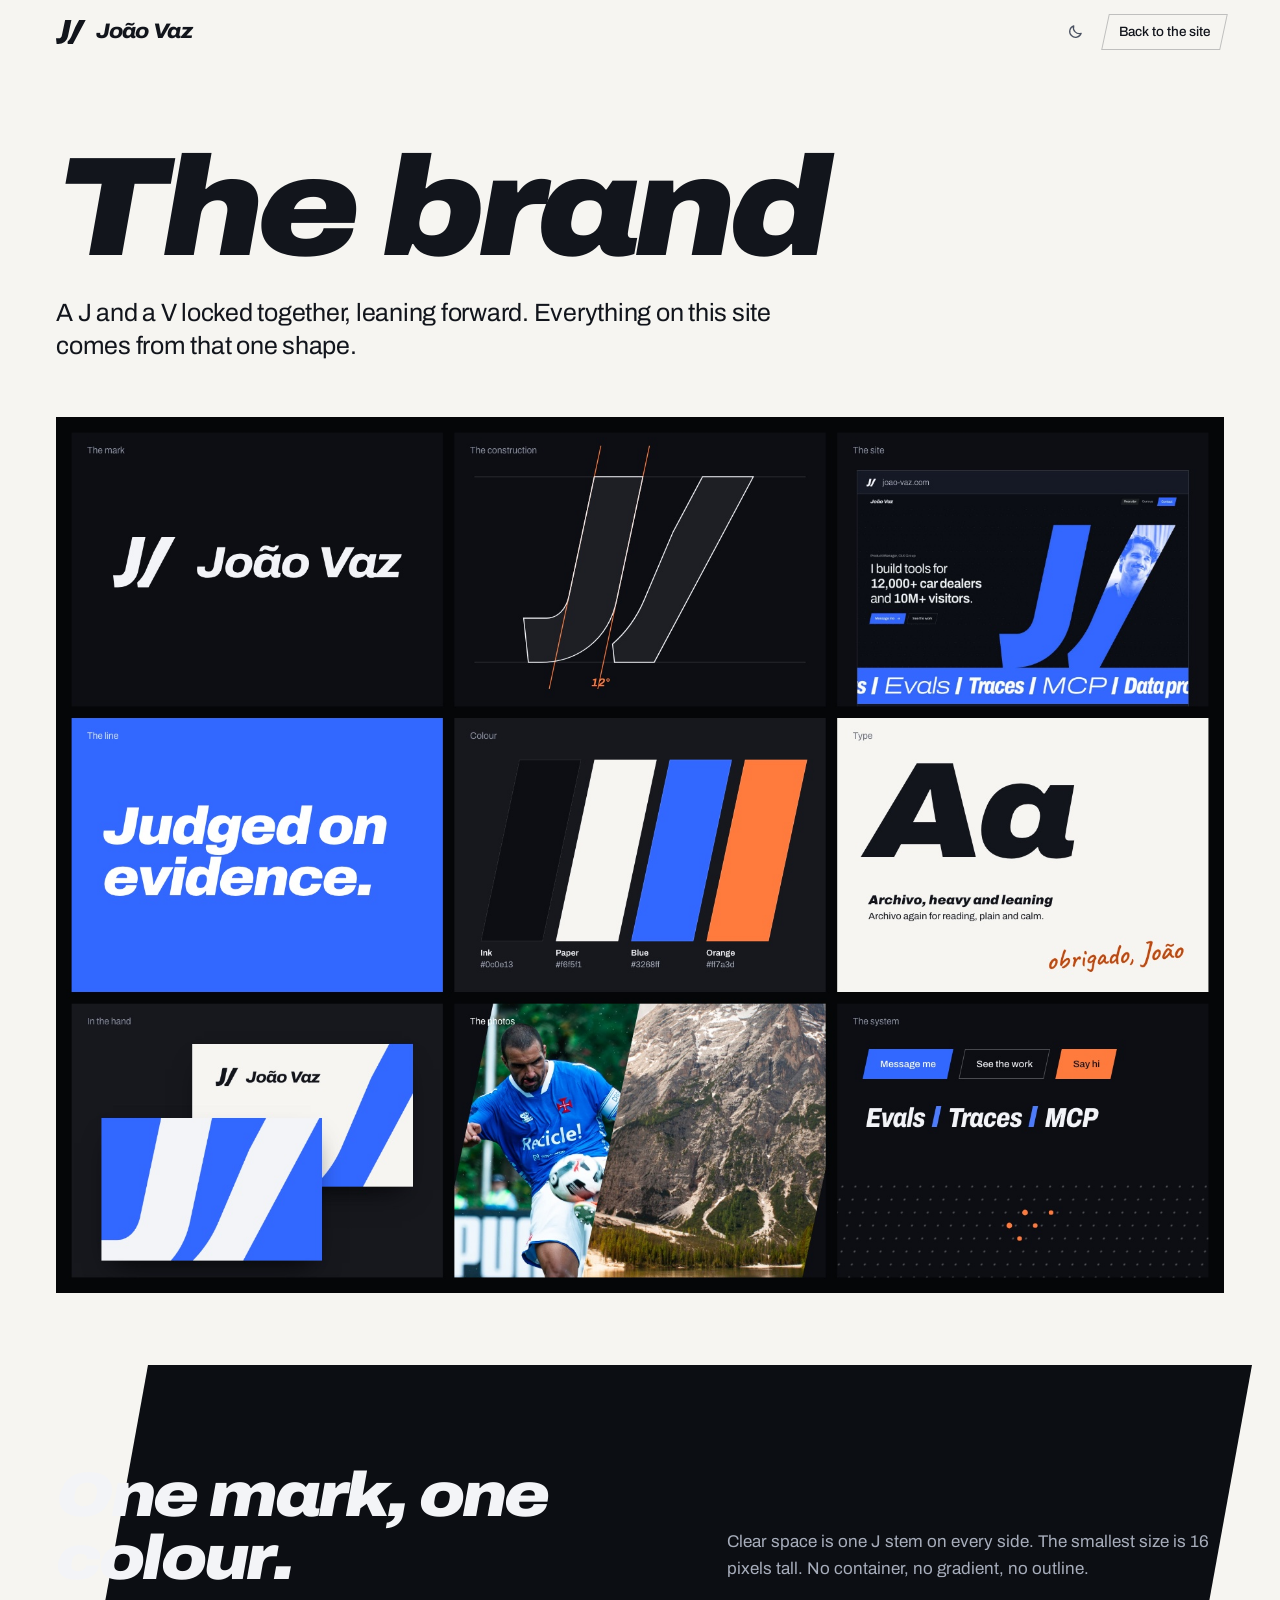
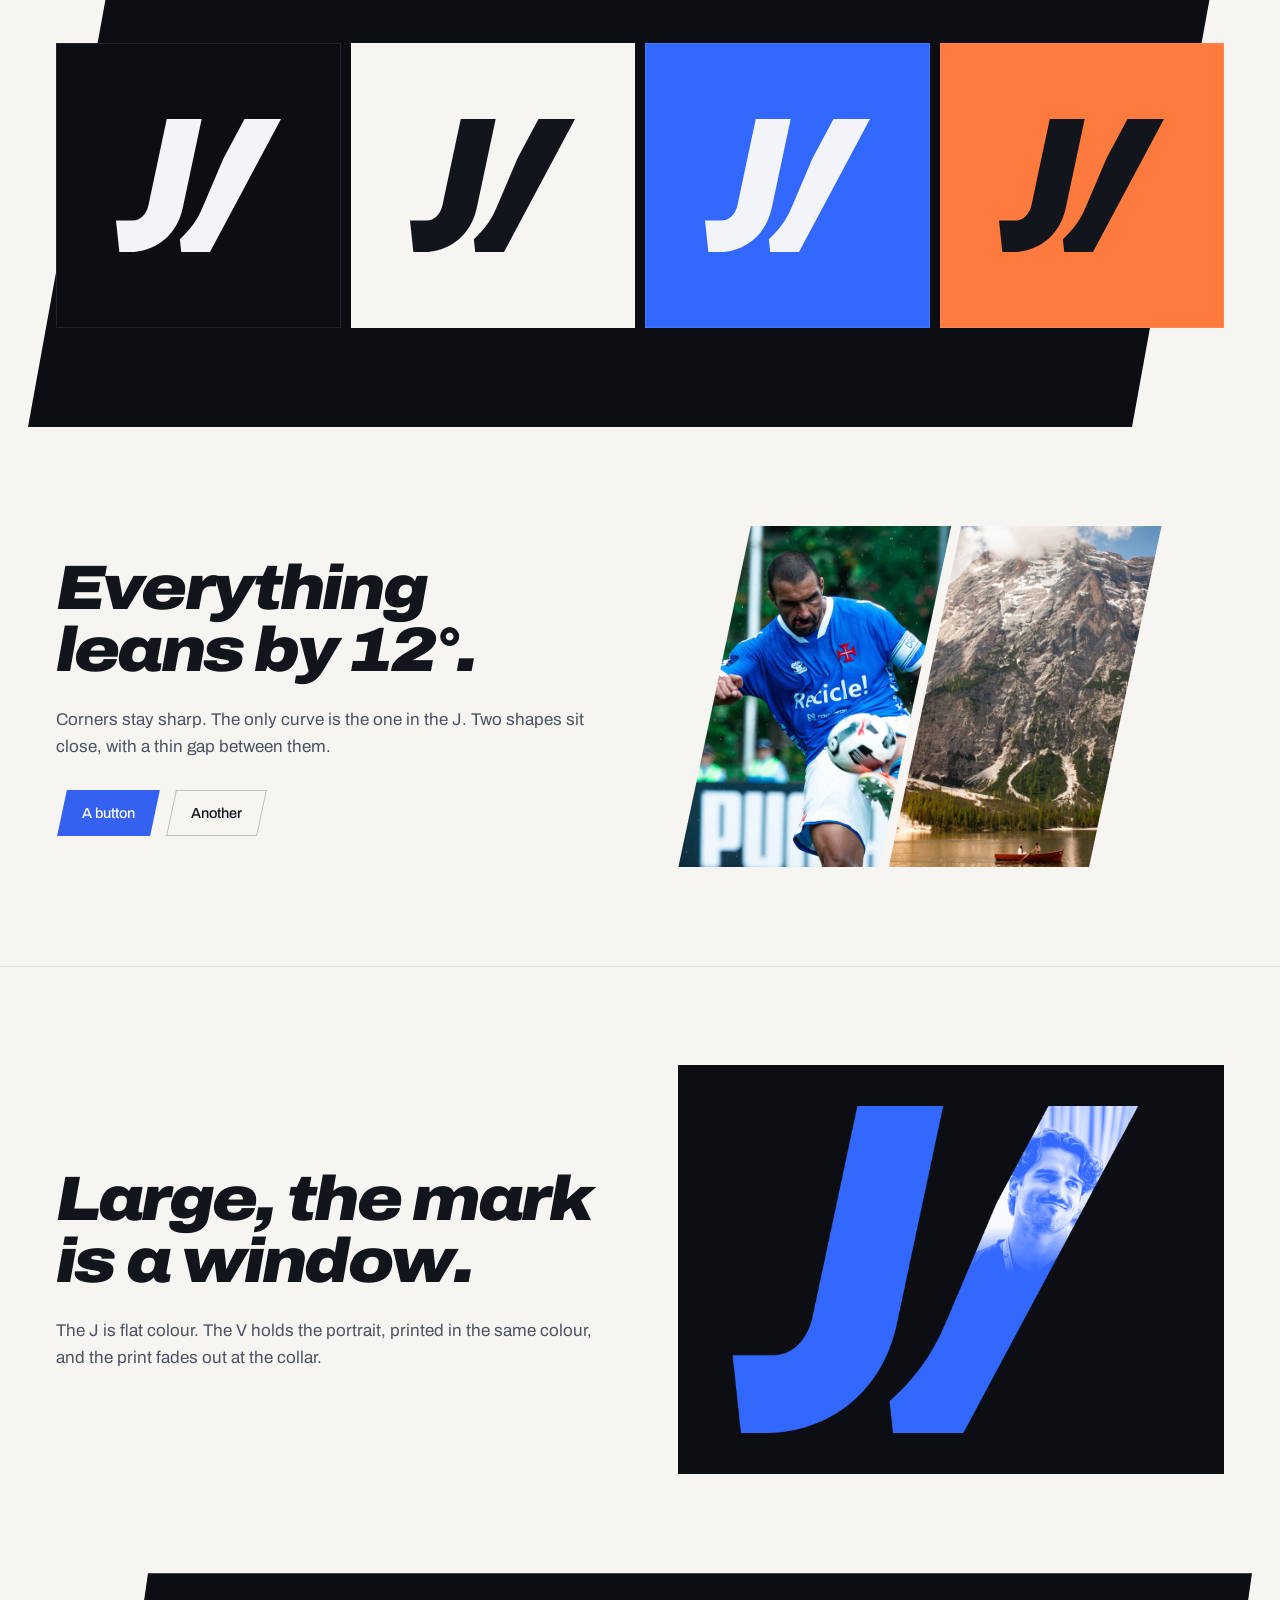
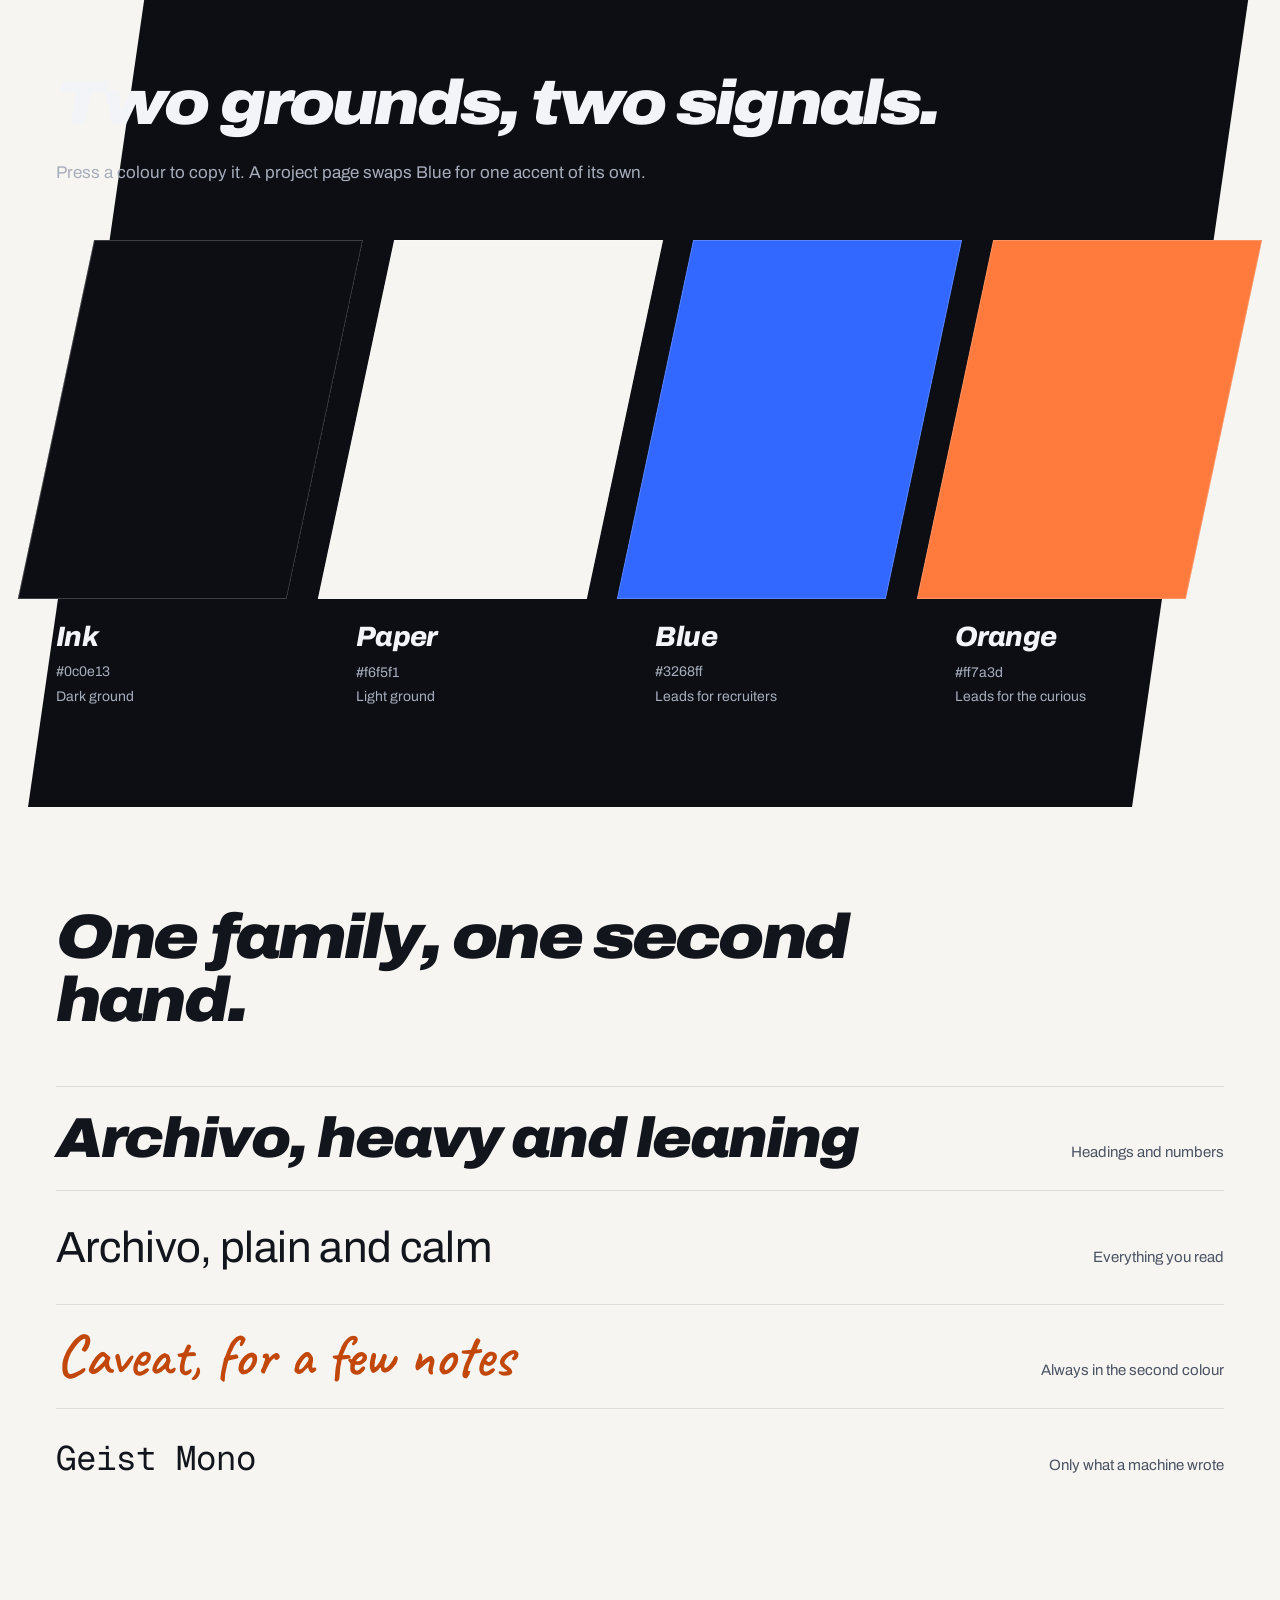
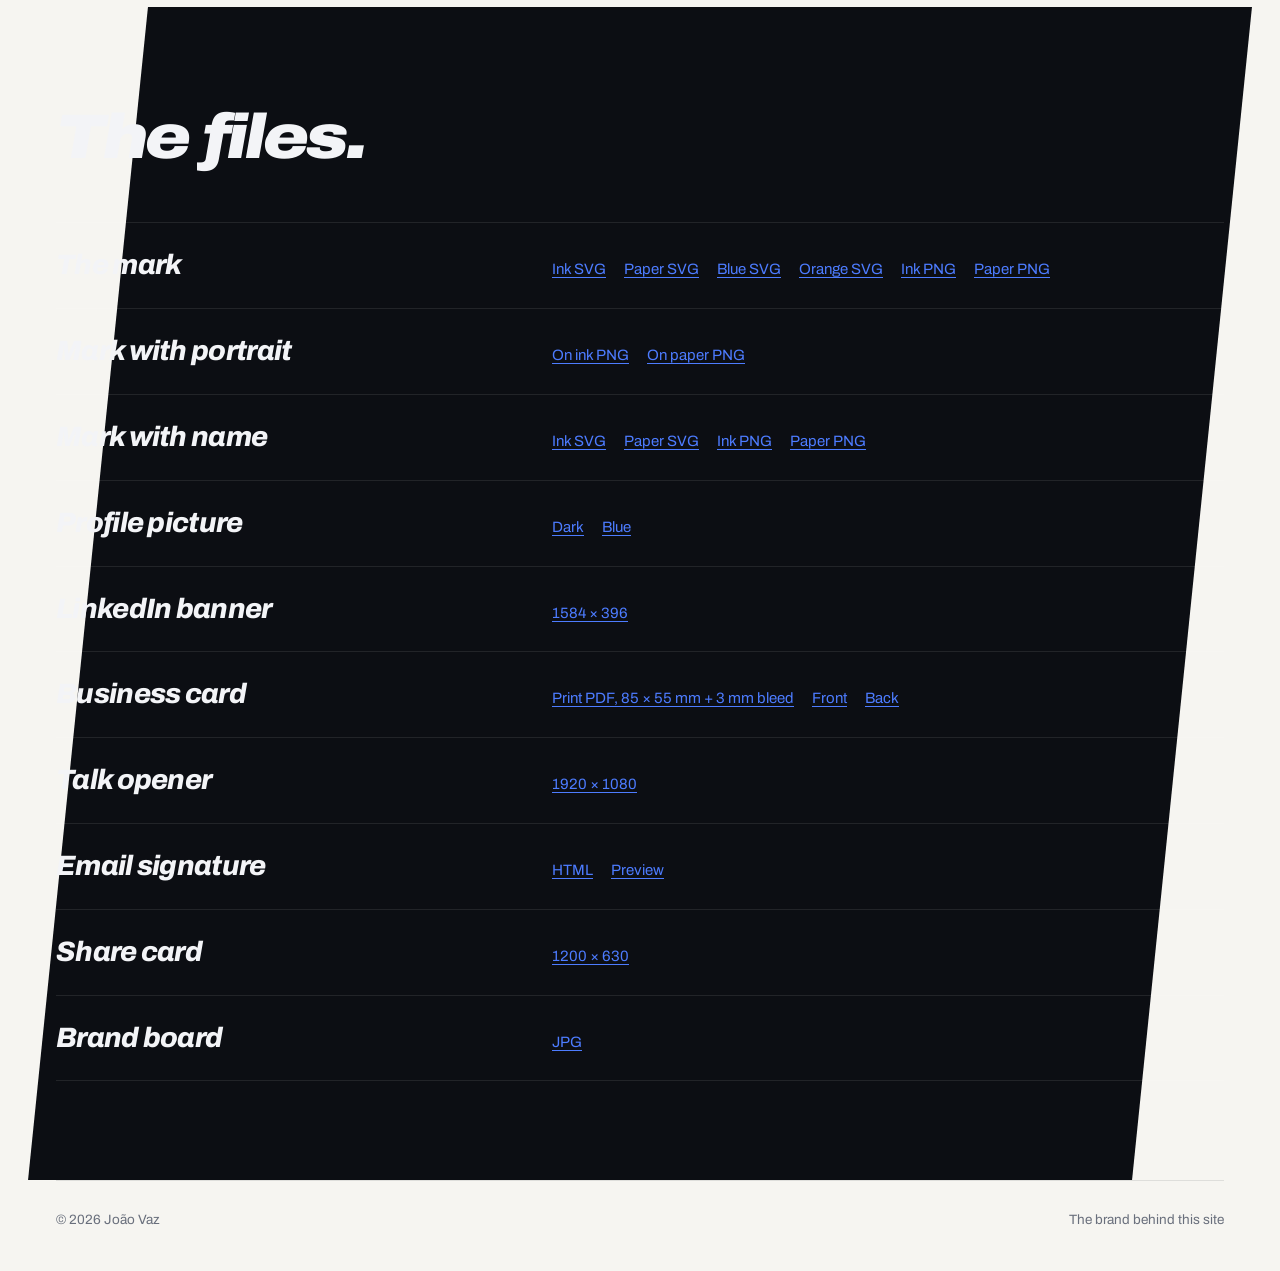
==== brand/index.html @ 22410ad1 "The brand: the mark leads the first page, with a message box The first page is now the mark, one sen" ====
<!DOCTYPE html>
<html lang="en">
<head>
  <meta charset="UTF-8" />
  <meta name="viewport" content="width=device-width, initial-scale=1.0" />
  <title>The brand — João Vaz</title>
  <meta name="description" content="The brand behind joao-vaz.com: the mark, the lean, the colours, the type, and the files to download." />
  <meta name="robots" content="noindex" />
  <link rel="icon" href="/favicon.svg" type="image/svg+xml" />
  <link rel="icon" href="/assets/brand/favicon-32.png" type="image/png" sizes="32x32" />
  <link rel="apple-touch-icon" href="/apple-touch-icon.png" />
  <link rel="preconnect" href="https://fonts.googleapis.com" />
  <link rel="preconnect" href="https://fonts.gstatic.com" crossorigin />
  <link href="https://fonts.googleapis.com/css2?family=Archivo:ital,wdth,wght@0,62..125,100..900;1,62..125,100..900&family=Geist+Mono:wght@400;500&family=Caveat:wght@500..700&display=swap" rel="stylesheet" />
  <link rel="stylesheet" href="/home.css?v=2026-11-02e" />
  <link rel="stylesheet" href="/brand.css?v=2026-11-02e" />
  <script>
    document.documentElement.className += " js";
    /* the theme is set before the first paint: a saved choice, else the
       system's. js/home.js runs the switch. */
    (function () {
      var t = null;
      try { t = localStorage.getItem("theme"); } catch (e) {}
      if (t !== "light" && t !== "dark") t = window.matchMedia("(prefers-color-scheme: light)").matches ? "light" : "dark";
      document.documentElement.setAttribute("data-theme", t);
    })();
  </script>
</head>
<body class="page page--brand">
  <a class="skip" href="#mark">Skip to the page</a>

  <header class="bar" id="bar">
    <a class="bar__name" href="/" aria-label="João Vaz — home"><svg class="jv" viewBox="8.3 8 104 84" aria-hidden="true"><path d="M40.3 8L62.3 8L50.4 64C46.57 82 32.44 92 16.44 92L10.44 92L8.3 72L18.7 72C23.7 72 27.55 68 28.82 62ZM89.3 8L112.3 8L67.44 92L49.44 92L48.55 83.76C55.29 77.87 59.71 71.25 62.79 64L76.01 32.9Z" /></svg><span class="wordmark" aria-hidden="true">João Vaz</span></a>
    <div class="bar__end">
      <button class="bar__icon theme" type="button" data-theme-toggle aria-label="Switch to the light theme">
        <svg class="theme__sun" viewBox="0 0 24 24" aria-hidden="true"><circle cx="12" cy="12" r="4.2" /><path d="M12 2.6v2.2M12 19.2v2.2M4.6 4.6l1.6 1.6M17.8 17.8l1.6 1.6M2.6 12h2.2M19.2 12h2.2M4.6 19.4l1.6-1.6M17.8 6.2l1.6-1.6" /></svg>
        <svg class="theme__moon" viewBox="0 0 24 24" aria-hidden="true"><path d="M20 14.5A8.3 8.3 0 0 1 9.5 4a8.3 8.3 0 1 0 10.5 10.5Z" /></svg>
      </button>
      <a class="btn btn--line btn--sm" href="/">Back to the site</a>
    </div>
  </header>

  <main>
    <header class="b-hero wrap">
      <h1 class="b-title rv">The brand</h1>
      <p class="b-intro rv">A J and a V locked together, leaning forward. Everything on this site comes from that one shape.</p>
      <img class="b-board rv" src="/assets/brand/kit/brand-board.jpg" alt="The brand on one board: the mark, its construction, the site, the line, the colours, the type, the business card, the photos and the parts of the system." width="1800" height="1350" />
    </header>

    <section class="section invert" id="mark">
      <div class="wrap">
        <header class="head head--split">
          <h2 class="rv">One mark, one colour.</h2>
          <p class="head__intro rv">Clear space is one J stem on every side. The smallest size is 16 pixels tall. No container, no gradient, no outline.</p>
        </header>
        <div class="b-marks">
          <div class="b-mark rv" style="--bg:#0c0e13;--fg:#f3f4f7"><svg class="jv" viewBox="8.3 8 104 84" aria-hidden="true"><path d="M40.3 8L62.3 8L50.4 64C46.57 82 32.44 92 16.44 92L10.44 92L8.3 72L18.7 72C23.7 72 27.55 68 28.82 62ZM89.3 8L112.3 8L67.44 92L49.44 92L48.55 83.76C55.29 77.87 59.71 71.25 62.79 64L76.01 32.9Z" /></svg></div>
          <div class="b-mark rv" style="--bg:#f6f5f1;--fg:#12151c"><svg class="jv" viewBox="8.3 8 104 84" aria-hidden="true"><path d="M40.3 8L62.3 8L50.4 64C46.57 82 32.44 92 16.44 92L10.44 92L8.3 72L18.7 72C23.7 72 27.55 68 28.82 62ZM89.3 8L112.3 8L67.44 92L49.44 92L48.55 83.76C55.29 77.87 59.71 71.25 62.79 64L76.01 32.9Z" /></svg></div>
          <div class="b-mark rv" style="--bg:#3268ff;--fg:#f3f4f7"><svg class="jv" viewBox="8.3 8 104 84" aria-hidden="true"><path d="M40.3 8L62.3 8L50.4 64C46.57 82 32.44 92 16.44 92L10.44 92L8.3 72L18.7 72C23.7 72 27.55 68 28.82 62ZM89.3 8L112.3 8L67.44 92L49.44 92L48.55 83.76C55.29 77.87 59.71 71.25 62.79 64L76.01 32.9Z" /></svg></div>
          <div class="b-mark rv" style="--bg:#ff7a3d;--fg:#12151c"><svg class="jv" viewBox="8.3 8 104 84" aria-hidden="true"><path d="M40.3 8L62.3 8L50.4 64C46.57 82 32.44 92 16.44 92L10.44 92L8.3 72L18.7 72C23.7 72 27.55 68 28.82 62ZM89.3 8L112.3 8L67.44 92L49.44 92L48.55 83.76C55.29 77.87 59.71 71.25 62.79 64L76.01 32.9Z" /></svg></div>
        </div>
      </div>
    </section>

    <section class="section" id="lean">
      <div class="wrap b-lean">
        <header class="head">
          <h2 class="rv">Everything leans by 12°.</h2>
          <p class="head__intro rv">Corners stay sharp. The only curve is the one in the J. Two shapes sit close, with a thin gap between them.</p>
          <p class="b-btns rv"><a class="btn btn--ink" href="/">A button</a><a class="btn btn--line" href="/">Another</a></p>
        </header>
        <div class="b-lock rv" aria-hidden="true"><img src="/assets/life/sports-5-sm.jpg" alt="" width="640" height="800" loading="lazy" /><img src="/assets/life/landscape-2-sm.jpg" alt="" width="640" height="1056" loading="lazy" /></div>
      </div>
    </section>

    <section class="section" id="print">
      <div class="wrap b-lean">
        <header class="head">
          <h2 class="rv">Large, the mark is a window.</h2>
          <p class="head__intro rv">The J is flat colour. The V holds the portrait, printed in the same colour, and the print fades out at the collar.</p>
        </header>
        <img class="b-print rv" src="/assets/brand/kit/mark-portrait-ink.png" alt="The mark, large: a blue J, and a V that holds a portrait of João printed in the same blue." width="1600" height="1200" loading="lazy" />
      </div>
    </section>

    <section class="section invert" id="colour">
      <div class="wrap">
        <header class="head">
          <h2 class="rv">Two grounds, two signals.</h2>
          <p class="head__intro rv">Press a colour to copy it. A project page swaps Blue for one accent of its own.</p>
        </header>
        <div class="b-sws"><button class="sw rv" type="button" data-copy-hex="#0c0e13" style="--sw:#0c0e13"><i></i><b>Ink</b><span>#0c0e13</span><em>Dark ground</em></button><button class="sw rv" type="button" data-copy-hex="#f6f5f1" style="--sw:#f6f5f1"><i></i><b>Paper</b><span>#f6f5f1</span><em>Light ground</em></button><button class="sw rv" type="button" data-copy-hex="#3268ff" style="--sw:#3268ff"><i></i><b>Blue</b><span>#3268ff</span><em>Leads for recruiters</em></button><button class="sw rv" type="button" data-copy-hex="#ff7a3d" style="--sw:#ff7a3d"><i></i><b>Orange</b><span>#ff7a3d</span><em>Leads for the curious</em></button></div>
      </div>
    </section>

    <section class="section" id="type">
      <div class="wrap">
        <header class="head"><h2 class="rv">One family, one second hand.</h2></header>
        <ul class="b-types">
          <li class="rv"><span class="b-t1">Archivo, heavy and leaning</span><em>Headings and numbers</em></li>
          <li class="rv"><span class="b-t2">Archivo, plain and calm</span><em>Everything you read</em></li>
          <li class="rv"><span class="note b-t3">Caveat, for a few notes</span><em>Always in the second colour</em></li>
          <li class="rv"><span class="b-t4">Geist Mono</span><em>Only what a machine wrote</em></li>
        </ul>
      </div>
    </section>

    <section class="section invert" id="files">
      <div class="wrap">
        <header class="head"><h2 class="rv">The files.</h2></header>
        <ul class="dls"><li class="dl rv"><span class="dl__name">The mark</span><span class="dl__files"><a href="/assets/brand/kit/mark-ink.svg" download>Ink SVG</a><a href="/assets/brand/kit/mark-paper.svg" download>Paper SVG</a><a href="/assets/brand/kit/mark-blue.svg" download>Blue SVG</a><a href="/assets/brand/kit/mark-orange.svg" download>Orange SVG</a><a href="/assets/brand/kit/mark-ink.png" download>Ink PNG</a><a href="/assets/brand/kit/mark-paper.png" download>Paper PNG</a></span></li><li class="dl rv"><span class="dl__name">Mark with portrait</span><span class="dl__files"><a href="/assets/brand/kit/mark-portrait-ink.png" download>On ink PNG</a><a href="/assets/brand/kit/mark-portrait-paper.png" download>On paper PNG</a></span></li><li class="dl rv"><span class="dl__name">Mark with name</span><span class="dl__files"><a href="/assets/brand/kit/lockup-ink.svg" download>Ink SVG</a><a href="/assets/brand/kit/lockup-paper.svg" download>Paper SVG</a><a href="/assets/brand/kit/lockup-ink.png" download>Ink PNG</a><a href="/assets/brand/kit/lockup-paper.png" download>Paper PNG</a></span></li><li class="dl rv"><span class="dl__name">Profile picture</span><span class="dl__files"><a href="/assets/brand/kit/avatar-ink.png" download>Dark</a><a href="/assets/brand/kit/avatar-blue.png" download>Blue</a></span></li><li class="dl rv"><span class="dl__name">LinkedIn banner</span><span class="dl__files"><a href="/assets/brand/kit/linkedin-banner.png" download>1584 × 396</a></span></li><li class="dl rv"><span class="dl__name">Business card</span><span class="dl__files"><a href="/assets/brand/kit/business-card.pdf" download>Print PDF, 85 × 55 mm + 3 mm bleed</a><a href="/assets/brand/kit/card-front.png" download>Front</a><a href="/assets/brand/kit/card-back.png" download>Back</a></span></li><li class="dl rv"><span class="dl__name">Talk opener</span><span class="dl__files"><a href="/assets/brand/kit/slide-opener.png" download>1920 × 1080</a></span></li><li class="dl rv"><span class="dl__name">Email signature</span><span class="dl__files"><a href="/assets/brand/kit/email-signature.html" download>HTML</a><a href="/assets/brand/kit/email-signature.png" download>Preview</a></span></li><li class="dl rv"><span class="dl__name">Share card</span><span class="dl__files"><a href="/assets/brand/og.jpg" download>1200 × 630</a></span></li><li class="dl rv"><span class="dl__name">Brand board</span><span class="dl__files"><a href="/assets/brand/kit/brand-board.jpg" download>JPG</a></span></li></ul>
      </div>
    </section>
  </main>

  <footer class="foot wrap">
    <span>© 2026 João Vaz</span>
    <span>The brand behind this site</span>
    <span class="eggs" data-eggs hidden>Easter eggs found: <b>0</b> / 4</span>
  </footer>

  <script src="/js/scroll.js?v=2026-11-02e"></script>
  <script src="/js/home.js?v=2026-11-02e"></script>
  <script src="/js/brand.js?v=2026-11-02e"></script>
</body>
</html>
---- home.css ----
/* ==================================================================
   João Vaz — home page
   The brand comes from the mark: a J and a V locked across a thin gap,
   leaning forward. Heavy italic for display, 12° on anything that leans,
   sharp corners, hairline dividers, and two colours on top of white and
   grey — blue carries the accents, orange is the second voice.
   Every other section is a band in the other theme's colours.
   A project page swaps --accent (and --accent-2 where its brand needs
   it); nothing else changes.
   The movement lives in a few places on purpose — the dot field in the
   hero, the name and the photo arriving, the word strip, the bands
   opening, the accordions and the playable trace.
   Every animated state is gated on `.js`, so the document renders
   finished when the scripts do not run.
   ================================================================== */

:root {
  --bg: #0c0e13;
  --surface: #151925;
  --ink: #f3f4f7;
  --dim: #a7adbb;
  --faint: #7b8396;
  --line: rgba(255, 255, 255, 0.09);
  --line-2: rgba(255, 255, 255, 0.2);
  /* the two colours, each with its lighter step. --accent is the main
     colour, --accent-soft its lighter step, and --accent-2 the second
     colour; --on is text on an accent fill. The recruiter view leads with
     blue, the curious view with orange. */
  --blue: #4d7cff;
  --blue-soft: #a9bcff;
  --orange: #ff7a3d;
  --orange-soft: #ffb08a;
  --accent: var(--blue);
  --accent-soft: var(--blue-soft);
  --accent-2: var(--orange);
  --on: #ffffff;
  --c: var(--accent);
  /* an accent as a fill behind --on text, and the second colour's pair.
     The blue fill is a step deeper than the blue, so white on it reads
     (4.6:1); text and lines in blue keep the brighter one */
  --blue-fill: #3268ff;
  --fill: var(--blue-fill);
  --fill-2: var(--orange);
  --on-2: #12151c;
  /* faint fills and the floating bars, derived from the theme's own
     colours so a theme only has to set the ones above */
  --tint: color-mix(in srgb, var(--ink) 4%, transparent);
  --tint-2: color-mix(in srgb, var(--ink) 8%, transparent);
  --glass: color-mix(in srgb, var(--bg) 84%, transparent);
  --glass-2: color-mix(in srgb, var(--surface) 94%, transparent);
  color-scheme: dark;
  /* one family, Archivo, at very different widths: wide and heavy for
     the name and the headings, condensed for the numbers, normal for
     reading. The width axis also moves: a row widens under the pointer */
  --display: "Archivo", "Helvetica Neue", system-ui, sans-serif;
  --sans: "Archivo", "Helvetica Neue", system-ui, sans-serif;
  --mono: "Geist Mono", "SF Mono", ui-monospace, monospace;
  /* a second hand: a marker script for the few notes on the page */
  --script: "Caveat", "Bradley Hand", "Segoe Print", cursive;
  --wrap: 1180px;
  --gut: clamp(20px, 5vw, 56px);
  --ease: cubic-bezier(0.16, 1, 0.3, 1);
  --wipe: cubic-bezier(0.7, 0, 0.2, 1);
  /* the lean of the mark: everything that leans, leans by this */
  --slant: -12deg;
  --tan: 0.2126;
  /* the colour the mark is printed in, and what reads on it */
  --form: var(--blue-fill);
  --on-form: #ffffff;
}

/* the light theme: the same system on a warm paper ground. The accents
   step down so text in them still reads on white. The head script sets
   data-theme before the first paint — a saved choice, else the
   system's; without scripts the page stays dark. */
:root[data-theme="light"] {
  --bg: #f6f5f1;
  --surface: #ffffff;
  --ink: #12151c;
  --dim: #4b5262;
  --faint: #696f7c;
  --line: rgba(18, 21, 28, 0.1);
  --line-2: rgba(18, 21, 28, 0.24);
  --blue: #3461f0;
  --blue-soft: #2a4fd0;
  --orange: #ea5a12;
  --orange-soft: #c2470b;
  --blue-fill: #3461f0;
  /* orange text on paper needs the darker step */
  --accent-2: var(--orange-soft);
  color-scheme: light;
}
/* the curious view leads with orange (text on an orange fill is dark),
   and each view shows only its own parts (data-for). Print is always the
   recruiter CV, so both are for screens only */
@media screen {
  :root[data-mode="curious"] {
    --accent: var(--orange);
    --accent-soft: var(--orange-soft);
    --accent-2: var(--blue);
    --on: #12151c;
    --fill: var(--accent);
    --fill-2: var(--blue-fill);
    --on-2: #ffffff;
    --form: var(--orange);
    --on-form: #12151c;
  }
  /* on paper the bright orange is too light for small text: the darker
     step leads, with white on it */
  :root[data-theme="light"][data-mode="curious"] {
    --accent: var(--orange-soft);
    --on: #ffffff;
  }
  :root[data-mode="curious"] [data-for="recruiter"],
  :root:not([data-mode="curious"]) [data-for="curious"] { display: none !important; }
}
@media print {
  [data-for="curious"] { display: none !important; }
}
/* a theme switch cross-fades the colours once, then lets go */
.theme-fade, .theme-fade *, .theme-fade *::before, .theme-fade *::after {
  transition: background-color 0.4s ease, color 0.4s ease, border-color 0.4s ease, fill 0.4s ease, stroke 0.4s ease !important;
}

* { margin: 0; padding: 0; box-sizing: border-box; }
html { overflow-x: clip; scroll-padding-top: 72px; }
/* --c is re-read on the body, where a project page sets its own
   --accent; declared only on :root it would stay the home page's blue */
body {
  --c: var(--accent);
  font-family: var(--sans);
  font-size: 16px;
  line-height: 1.6;
  background: var(--bg);
  color: var(--ink);
  overflow-x: clip;
  -webkit-font-smoothing: antialiased;
}
::selection { background: var(--fill); color: var(--on); }
a { color: inherit; text-decoration: none; }
img { display: block; max-width: 100%; }
button { font: inherit; color: inherit; background: none; border: 0; cursor: pointer; }
ul, ol { list-style: none; }
:focus-visible { outline: 1px solid var(--ink); outline-offset: 3px; }

.wrap { width: min(var(--wrap), 100% - 2 * var(--gut)); margin-inline: auto; }
.nowrap { white-space: nowrap; }
.sr-only {
  position: absolute; width: 1px; height: 1px; margin: -1px; padding: 0;
  overflow: hidden; clip: rect(0 0 0 0); white-space: nowrap; border: 0;
}
.skip {
  position: fixed; top: 10px; left: 10px; z-index: 100;
  padding: 8px 14px; border-radius: 0;
  background: var(--fill); color: var(--on); font-size: 14px;
  transform: translateY(-150%);
}
.skip:focus { transform: none; }

/* the display voice: heavy and leaning, like the mark */
:is(.hero__name, .head h2, .contact__title, .acc__title, .project h3, .kit__title, .how__row dt, .concepts__panel b, .concepts dt button, .wins dt, .figures dt, .dayjob__facts b, .wordmark, .pick__name, .onboard__title, .quests__title, .qlog__title, .chess__title, .finder__title, .contact__row strong, .strip__track, .quest h4, .proj__title, .lost__title, .lost__code) { font-style: italic; }
.acc__title small, .scrawl { font-style: normal; }

/* a small label: captions, counts, the name of a row */
.meta {
  font-size: 13.5px;
  line-height: 1.45;
  color: var(--faint);
}

/* ---------- Buttons ---------- */
.btn {
  display: inline-flex;
  align-items: center;
  gap: 10px;
  height: 46px;
  padding: 0 20px;
  font-size: 14.5px;
  font-weight: 500;
  white-space: nowrap;
  transition: transform 0.12s var(--ease);
}
.btn:active { transform: scale(0.97); }
.btn svg { width: 16px; height: 16px; fill: none; stroke: currentColor; stroke-width: 2; stroke-linecap: round; stroke-linejoin: round; transition: transform 0.3s var(--ease); }
/* everything you press leans like the mark: a parallelogram with sharp
   corners. The shape is a layer behind the label, so the words stay
   upright */
:where(.btn, .trace__asks button, .concepts dt button, .finder__skill, .mode-switch a, .dock a) { position: relative; isolation: isolate; }
:where(.btn, .trace__asks button, .concepts dt button, .finder__skill, .mode-switch a, .dock a)::before {
  content: "";
  position: absolute; inset: 0;
  z-index: -1;
  border: 1px solid transparent;
  transform: skewX(var(--slant));
  transition: background-color 0.2s ease, border-color 0.2s ease;
}
:where(.btn, .trace__asks button, .concepts dt button, .finder__skill, .mode-switch a, .dock a):focus-visible { outline: none; }
:where(.btn, .trace__asks button, .concepts dt button, .finder__skill, .mode-switch a, .dock a):focus-visible::before { outline: 1px solid var(--ink); outline-offset: 3px; }
.btn--ink { color: var(--on); }
.btn--ink::before { background: var(--fill); }
/* hover deepens the fill, so the text on it never loses contrast */
.btn--ink:hover::before { background: color-mix(in srgb, var(--fill) 86%, #000); }
.btn--line::before { border-color: var(--btn-line, var(--line-2)); }
.btn--line:hover::before { border-color: var(--accent); }
.btn--sm { height: 36px; padding: 0 14px; font-size: 13.5px; }

/* ---------- Top bar ---------- */
.bar {
  position: fixed;
  top: 0; left: 0; right: 0;
  z-index: 50;
  height: 64px;
  display: flex;
  align-items: center;
  gap: 32px;
  padding: 0 var(--gut);
  background: var(--glass);
  -webkit-backdrop-filter: blur(12px);
  backdrop-filter: blur(12px);
  border-bottom: 1px solid transparent;
  transition: border-color 0.3s ease;
}
.bar.is-scrolled { border-bottom-color: var(--line); }
/* the mark: an italic J with the V close behind it, so the V's left side
   follows the curve of the J across a thin gap. One colour, no container.
   Beside it, my name in the display face; on a phone the mark stands
   alone. Five quick clicks make them jump (an easter egg) */
.bar__name { display: inline-flex; align-items: center; gap: 10px; white-space: nowrap; }
.jv { display: block; flex: 0 0 auto; height: 24px; width: auto; fill: currentColor; transition: fill 0.2s ease; }
.bar__name:hover .jv { fill: var(--c); }
.wordmark {
  display: inline-block;
  font-family: var(--display);
  font-weight: 800;
  font-stretch: 108%;
  font-size: 21px;
  line-height: 1;
  letter-spacing: -0.035em;
  white-space: nowrap;
  transition: color 0.2s ease;
}
.bar__name:hover .wordmark { color: var(--c); }
/* At the top of the home page the bar holds only the name, which view this
   is and the way to get in touch: the big mark is right below it. The rest
   arrives with the scroll, or sooner under the pointer or the keyboard. */
.bar .jv { width: 29.7px; transition: fill 0.2s ease, width 0.35s var(--ease), margin 0.35s var(--ease), opacity 0.2s ease; }
.bar :is(.bar__links, .bar__icon) { transition: opacity 0.3s ease, color 0.2s ease; }
@media screen {
  .js .bar.is-top .jv { width: 0; margin-right: -10px; opacity: 0; }
  .js .bar.is-top .bar__name .wordmark { display: block; }
  .js .bar.is-top:not(:hover, :focus-within) :is(.bar__links, .bar__icon) { opacity: 0; }
}
.bar__links { display: flex; gap: 28px; margin-left: auto; font-size: 14px; color: var(--dim); }
.bar__links a { position: relative; padding: 6px 0; transition: color 0.2s ease; }
.bar__links a::after {
  content: "";
  position: absolute; left: 0; right: 0; bottom: 0;
  height: 2px; background: var(--accent);
  transform: scaleX(0); transform-origin: 0 50%;
  transition: transform 0.4s var(--ease);
}
.bar__links a:hover, .bar__links a.is-active { color: var(--ink); }
.bar__links a.is-active::after { transform: none; }
.bar__end { display: flex; align-items: center; gap: 12px; }
.bar__icon { display: grid; place-items: center; width: 36px; height: 36px; border-radius: 0; color: var(--dim); transition: color 0.2s ease; }
.bar__icon:hover { color: var(--ink); }
.bar__icon svg { width: 16px; height: 16px; fill: currentColor; }

/* ---------- Theme switch ---------- */
/* the icon is the theme you would switch to: a sun on dark, a moon on
   light; one turns out as the other turns in */
html:not(.js) .theme { display: none; }
.theme { position: relative; }
.theme svg {
  position: absolute;
  width: 17px; height: 17px;
  fill: none; stroke: currentColor; stroke-width: 1.8; stroke-linecap: round; stroke-linejoin: round;
  transition: transform 0.35s var(--ease), opacity 0.2s ease;
}
.theme__moon { opacity: 0; transform: rotate(-60deg) scale(0.6); }
:root[data-theme="light"] .theme__sun { opacity: 0; transform: rotate(60deg) scale(0.6); }
:root[data-theme="light"] .theme__moon { opacity: 1; transform: none; }
.theme:active svg { transform: scale(0.9); }

/* ---------- Dock (phones) ---------- */
.dock {
  position: fixed;
  left: 50%; bottom: max(12px, env(safe-area-inset-bottom));
  z-index: 50;
  display: none;
  gap: 2px;
  padding: 5px;
  border: 1px solid var(--line-2);
  border-radius: 0;
  background: var(--glass-2);
  -webkit-backdrop-filter: blur(12px);
  backdrop-filter: blur(12px);
  transform: translateX(-50%);
  transition: transform 0.4s var(--ease), opacity 0.3s ease;
}
.dock a {
  display: flex;
  flex-direction: column;
  align-items: center;
  gap: 1px;
  min-width: 62px;
  padding: 7px 6px 6px;
  border-radius: 0;
  font-size: 11.5px;
  font-weight: 500;
  color: var(--dim);
  transition: background-color 0.25s ease, color 0.25s ease;
}
.dock a.is-active { color: var(--on); }
.dock a.is-active::before { background: var(--fill); }

/* ---------- Hero ---------- */
/* The hero and the strip together fill the first screen: the mark stands
   on the strip, on the right, and one sentence and two buttons sit beside
   it. A wide screen only; smaller ones stack (see the end of this block) */
.hero { position: relative; }
.hero__field { position: absolute; inset: 0; width: 100%; height: 100%; z-index: 0; pointer-events: none; }
.hero__grid { position: relative; z-index: 1; }
@media screen {
  .hero {
    /* the strip's type and padding, so its top edge meets the fold's rule */
    --strip: calc(clamp(44px, 7vw, 108px) + 2 * clamp(18px, 3vh, 30px));
    --mh: calc(100svh - 64px - var(--strip));
    --mw: calc(var(--mh) * 0.9 * 104 / 84);
    min-height: calc(100svh - var(--strip));
    padding-top: 64px;
    overflow: clip;
  }
  .hero__grid { height: var(--mh); min-height: 420px; overflow: clip; }
  .hero__copy {
    position: absolute;
    inset: 0;
    z-index: 2;
    display: flex; flex-direction: column; justify-content: center; align-items: flex-start;
    padding: 0 var(--gut);
    pointer-events: none;
  }
  .hero__lead, .hero__rest { pointer-events: auto; }
  /* the heading stays for screen readers and paper; the pitch is for paper */
  .hero__name {
    position: absolute;
    width: 1px; height: 1px;
    margin: -1px;
    overflow: hidden;
    clip-path: inset(50%);
    white-space: nowrap;
  }
  .hero__pitch { display: none; }
  /* one sentence, as large as the room beside the mark allows */
  .hero__role { margin-bottom: 12px; font-size: 15px; color: var(--dim); }
  .hero__lead .hero__line {
    max-width: 9.6em;
    margin: 0 0 clamp(20px, 3.4svh, 32px);
    font-size: clamp(24px, min(3.9vw, calc((100vw - var(--mw) - 2 * var(--gut) - 24px) / 9.6)), 64px);
    line-height: 1.14;
    letter-spacing: -0.03em;
  }
}
/* no room beside the mark: the sentence, the buttons, then the mark, which
   still stands on the strip. The orders keep the markup out of it */
@media screen and (max-width: 999px), screen and (max-aspect-ratio: 1 / 1) {
  .hero { --mw: min(88vw, 46svh * 104 / 84); min-height: 0; padding-top: 76px; }
  .hero__grid { display: flex; flex-direction: column; height: auto; min-height: 0; overflow: visible; }
  .hero__copy, .hero__lead, .hero__rest { display: contents; }
  .hero__role { order: 1; margin: 12px var(--gut) 8px; }
  .hero .hero__lead .hero__line { order: 1; max-width: 12em; margin: 0 var(--gut) 20px; font-size: clamp(28px, 8vw, 48px); }
  .hero__actions { order: 2; margin: 0 var(--gut) 36px; }
}
/* the contact line is for paper only (see Print) */
.hero__print { display: none; }
.hero__name {
  font-family: var(--display);
  font-weight: 900;
  font-stretch: 112%;
  font-size: clamp(72px, 11.4vw, 184px);
  line-height: 0.9;
  letter-spacing: -0.045em;
  margin: 0 0 clamp(14px, 2.6svh, 28px);
}
.hero__line {
  font-size: clamp(20px, 2.1vw, 27px);
  line-height: 1.35;
  letter-spacing: -0.01em;
  max-width: 22em;
  margin-bottom: 18px;
}
/* the two numbers, bold, each underlined in the accent once the line lands */
.hero__line b { position: relative; font-weight: 600; white-space: nowrap; }
.hero__pitch { max-width: 31em; color: var(--dim); font-size: 16.5px; margin-bottom: 34px; }
.hero__actions { display: flex; flex-wrap: wrap; gap: 12px; }

/* The two forms: boxes the size of the mark, each cut to one letter by a
   clip path (in the markup). The V holds the portrait, printed in the
   colour of the mark: `screen` over the fill turns black into the colour
   and leaves white alone, so the T-shirt runs into the colour of the form.
   Under the pointer the print turns to full colour. */
.hero__clips { position: absolute; }
@media screen {
  .hero__photo {
    position: absolute;
    right: var(--gut);
    bottom: 0;
    z-index: 1;
    width: var(--mw);
    height: calc(var(--mw) * 84 / 104);
    margin: 0;
  }
  .hero__form { position: absolute; inset: 0; overflow: hidden; isolation: isolate; background: var(--form); }
  .hero__form--j { clip-path: url(#clip-j); }
  .hero__form--v { clip-path: url(#clip-v); }
  /* the face sits in the wide top of the V; from the collar down the
     print fades out, so the rest of the form is flat colour */
  .hero__form img {
    position: absolute;
    left: 50%;
    top: -3.4%;
    width: 57%;
    max-width: none;
    height: auto;
    translate: 0 var(--py, 0px);
    -webkit-mask-image: linear-gradient(#000 43%, transparent 58%);
    mask-image: linear-gradient(#000 43%, transparent 58%);
  }
  .hero__mono { mix-blend-mode: screen; filter: grayscale(1) contrast(1.38) brightness(0.97); }
  /* on paper the white wall in the photo would melt into the page and the
     V would lose its edge: the whites step down to a pale tint of the colour */
  :root[data-theme="light"] .hero__mono { filter: grayscale(1) contrast(1.38) brightness(0.8); }
  .hero__colour { position: absolute; inset: 0; opacity: 0; transition: opacity 0.5s ease; }
  @media (hover: hover) { .hero__form--v:hover .hero__colour { opacity: 1; } }
  /* they arrive from above and from below, each along its own lean, and
     lock. After that the script moves them apart as the page scrolls */
  .js .hero__form--j { translate: 18% -105%; }
  .js .hero__form--v { translate: -45% 105%; }
  .js .hero__photo.is-in .hero__form { translate: var(--fx, 0px) var(--fy, 0px); transition: translate 1.3s var(--ease) 0.1s; }
  .js .hero__photo.is-in.is-settled .hero__form { transition: none; }
}
@media screen and (max-width: 999px), screen and (max-aspect-ratio: 1 / 1) {
  .hero__photo { order: 3; position: relative; right: auto; align-self: center; flex: none; }
}
@media print { .hero__clips, .hero__form { display: none; } }

/* the numbers at a glance: a strip under the name on paper only. On
   screen they sit in the hero's sentence and in the roles they came from */
@media screen { .hero .figures { display: none; } }
.figures {
  position: relative;
  z-index: 1;
  display: grid;
  grid-template-columns: repeat(5, minmax(0, 1fr));
  margin-top: clamp(56px, 9vh, 96px);
}
.figures::before, .section::before {
  content: "";
  position: absolute; left: 0; right: 0; top: 0;
  height: 1px; background: var(--line);
  transform-origin: 0 50%;
}
.figures > div { padding: 24px 24px 8px 0; }
.figures dt {
  font-family: var(--display);
  font-weight: 800;
  font-stretch: 70%;
  font-size: clamp(48px, 5.4vw, 84px);
  line-height: 0.9;
  letter-spacing: -0.02em;
  font-variant-numeric: tabular-nums;
  margin-bottom: 10px;
}
.figures dd { font-size: 14px; line-height: 1.45; color: var(--dim); max-width: 16em; }


/* ---------- Sections ---------- */
.section { position: relative; padding: clamp(72px, 11vh, 120px) 0; }
.head { margin-bottom: clamp(40px, 6vh, 64px); }
.head h2, .contact__title {
  font-family: var(--display);
  font-weight: 900;
  font-stretch: 112%;
  font-size: clamp(36px, 4.9vw, 74px);
  line-height: 1;
  letter-spacing: -0.045em;
  max-width: 15em;
}
/* the turn in a heading is set in italic, and a line in the accent draws
   under it once the words have risen */
.head h2 em, .contact__title em {
  font-style: italic;
  background: linear-gradient(var(--c), var(--c)) 0 96% / 0 0.08em no-repeat;
  -webkit-box-decoration-break: clone;
  box-decoration-break: clone;
}
:is(.head h2, .contact__title).is-in em, html:not(.js) :is(.head h2, .contact__title) em {
  background-size: 100% 0.08em;
  transition: background-size 0.9s var(--ease) 0.55s;
}
.head__intro { max-width: 40em; margin-top: 24px; font-size: 17px; color: var(--dim); }
/* a heading with its intro beside it rather than under it */
@media (min-width: 900px) {
  .head--split {
    display: grid;
    grid-template-columns: minmax(0, 1.1fr) minmax(0, 0.9fr);
    column-gap: clamp(32px, 5vw, 80px);
    align-items: end;
  }
  .head--split .head__intro { margin-top: 0; padding-bottom: 0.4em; }
}

/* ---------- Inverted bands ---------- */
/* every other section is set in the other theme's colours: paper on the
   dark page, ink on the light one, so the page reads as chapters. The
   base colours swap, then everything derived from them is declared
   again here, because a custom property resolves where it is declared.
   js/home.js gives the same class to the bar, the index and the dock
   while a band is under them. Screens only: print keeps its own paper. */
@property --g { syntax: "<number>"; inherits: false; initial-value: 1; }
@media screen {
  :root:not([data-theme="light"]) .invert {
    --bg: #f6f5f1;
    --surface: #ffffff;
    --ink: #12151c;
    --dim: #4b5262;
    --faint: #696f7c;
    --line: rgba(18, 21, 28, 0.1);
    --line-2: rgba(18, 21, 28, 0.24);
    --blue: #3461f0;
    --blue-soft: #2a4fd0;
    --orange: #ea5a12;
    --orange-soft: #c2470b;
    --blue-fill: #3461f0;
    --accent-2: var(--orange-soft);
    color-scheme: light;
  }
  :root[data-theme="light"] .invert {
    --bg: #0c0e13;
    --surface: #151925;
    --ink: #f3f4f7;
    --dim: #a7adbb;
    --faint: #7b8396;
    --line: rgba(255, 255, 255, 0.09);
    --line-2: rgba(255, 255, 255, 0.2);
    --blue: #4d7cff;
    --blue-soft: #a9bcff;
    --orange: #ff7a3d;
    --orange-soft: #ffb08a;
    --blue-fill: #3268ff;
    color-scheme: dark;
  }
  .invert {
    --accent: var(--blue);
    --accent-soft: var(--blue-soft);
    --accent-2: var(--orange);
    --on: #ffffff;
    --c: var(--accent);
    --fill: var(--blue-fill);
    --fill-2: var(--orange);
    --on-2: #12151c;
    --tint: color-mix(in srgb, var(--ink) 4%, transparent);
    --tint-2: color-mix(in srgb, var(--ink) 8%, transparent);
    --glass: color-mix(in srgb, var(--bg) 84%, transparent);
    --glass-2: color-mix(in srgb, var(--surface) 94%, transparent);
    color: var(--ink);
  }
  :root[data-mode="curious"] .invert {
    --accent: var(--orange);
    --accent-soft: var(--orange-soft);
    --accent-2: var(--blue);
    --on: #12151c;
    --fill: var(--accent);
    --fill-2: var(--blue-fill);
    --on-2: #ffffff;
  }
  :root:not([data-theme="light"])[data-mode="curious"] .invert {
    --accent: var(--orange-soft);
    --on: #ffffff;
  }

  /* the ground is a layer under the section, not the section itself. As
     a band arrives it opens from a leaning panel, a little wider than the
     text, to the full width, and closes again as it leaves: js/home.js
     writes --g, from 0 to 1. Without it the band sits at the full width */
  .section.invert { isolation: isolate; }
  .section.invert::after {
    --g: inherit;
    content: "";
    position: absolute;
    inset: 0;
    z-index: -1;
    background: var(--bg);
    --m: calc((1 - var(--g)) * max(8px, (100% - min(var(--wrap), 100% - 2 * var(--gut))) / 2 - 28px));
    --s: calc((1 - var(--g)) * 120px);
    clip-path: polygon(calc(var(--m) + var(--s)) 0, calc(100% - var(--m)) 0, calc(100% - var(--m) - var(--s)) 100%, var(--m) 100%);
  }
  /* the band's edges are the dividers here */
  .section.invert::before, .section.invert + .section::before { display: none; }
}

/* ---------- How I work ---------- */
/* five habits on hairlines. On wide screens the heading stays put while
   the list runs past it. A habit lights from grey to ink as it reaches
   the reading line (js/home.js), and a short rule in the accent draws
   over it; without the script they are all lit */
.how__grid {
  display: grid;
  grid-template-columns: minmax(0, 0.75fr) minmax(0, 1.25fr);
  column-gap: clamp(32px, 6vw, 96px);
  align-items: start;
}
.how__head { position: sticky; top: 112px; margin-bottom: 0; }
.how__head h2 { font-stretch: 112%; font-size: clamp(52px, 7.4vw, 112px); line-height: 0.9; letter-spacing: -0.05em; max-width: 5em; }
.how__list { border-top: 1px solid var(--line); }
.how__row { position: relative; padding: 30px 0 32px; border-bottom: 1px solid var(--line); }
.how__row::before {
  content: "";
  position: absolute; left: 0; top: -1px;
  width: 72px; height: 2px;
  background: var(--c);
  transform: scaleX(0); transform-origin: 0 50%;
  transition: transform 0.7s var(--ease);
}
.how__row dt {
  margin-bottom: 10px;
  font-family: var(--display);
  font-weight: 800;
  font-stretch: 104%;
  font-size: clamp(24px, 2.5vw, 36px);
  line-height: 1.08;
  letter-spacing: -0.03em;
  transition: color 0.5s ease;
}
.how__row dd { max-width: 36em; font-size: 16px; color: var(--dim); }
.js .how__row:not(.is-lit) dt { color: var(--dim); }
.how__row.is-lit::before, html:not(.js) .how__row::before { transform: none; }

/* ---------- Marker ---------- */
/* a second hand on the page: a few notes in a marker script and strokes
   drawn on as their part arrives (an arrow, a strike-through, a ring),
   all in the second colour. A handful on purpose, so each one is found */
.note {
  font-family: var(--script);
  font-weight: 600;
  font-size: 27px;
  line-height: 1;
  letter-spacing: 0;
  color: var(--accent-2);
}
.mark { display: block; overflow: visible; fill: none; stroke: currentColor; stroke-width: 2.6; stroke-linecap: round; stroke-linejoin: round; }
.mark path { stroke-dasharray: 1 1; vector-effect: non-scaling-stroke; }
.js .mark path { stroke-dashoffset: 1; }
.js :is(.h-split.is-in .strike, .how__row.is-lit .ring, .project.is-in .project__note, .acc__item.is-open.is-in .viz__note) .mark path {
  stroke-dashoffset: 0;
  transition: stroke-dashoffset 0.7s var(--ease) var(--md, 0.5s);
}
.mark path + path { --md: 1s; }

/* the hero: a note beside the print on the portrait, an arrow to it */

/* the AI heading: "a demo" struck through by hand, "evidence" written
   over it once the line is drawn */
.strike { position: relative; text-decoration: none; color: var(--dim); }
.strike .mark { position: absolute; left: -3%; top: 52%; width: 106%; height: 0.3em; translate: 0 -50%; color: var(--accent-2); }
.strike .mark path { stroke-width: 5; --md: 0.55s; }
.scrawl {
  display: inline-block;
  font-family: var(--script);
  font-weight: 700;
  font-stretch: 100%;
  font-size: 1.3em;
  line-height: 0.8;
  letter-spacing: 0;
  color: var(--accent-2);
  rotate: -4deg;
}
.scrawl .w { padding: 0.12em 0.06em 0.22em; margin: -0.12em -0.06em -0.22em; }
.js .h-split.is-in .scrawl .w > span { transition-delay: 1.15s; }

/* How I work: the dealer gets a ring as its habit lights up */
.ring { position: relative; white-space: nowrap; }
.ring { margin-left: 0.06em; }
.ring .mark { position: absolute; left: -0.16em; top: -0.2em; width: calc(100% + 0.34em); height: calc(100% + 0.4em); color: var(--accent-2); pointer-events: none; }
.ring .mark path { stroke-width: 3; --md: 0.35s; }

/* Projects: a note over the corner of the lead project's screen */
.project__note {
  grid-area: shot;
  justify-self: end;
  align-self: start;
  position: relative;
  z-index: 2;
  translate: 6px -36px;
  rotate: 5deg;
  pointer-events: none;
}
.project__note .mark { position: absolute; left: -44px; top: 12px; width: 44px; height: 38px; }

/* Contact: a sign-off under the heading */
.contact__sign {
  margin: calc(-1 * clamp(30px, 5vh, 56px)) 0 clamp(36px, 6vh, 64px) 0.15em;
  font-size: clamp(30px, 3.2vw, 44px);
  rotate: -3deg;
  transform-origin: 0 50%;
}

/* ---------- Tags ---------- */
.tag {
  justify-self: end;
  font-size: 15px;
  font-style: italic;
  white-space: nowrap;
  color: var(--dim);
  transition: color 0.25s ease;
}
/* the open row's kind turns to the accent */
.is-open .tag { color: var(--c); }

/* ---------- Accordion ---------- */
.acc { border-top: 1px solid var(--line); }
.acc__item { position: relative; }
.acc__item::before, .contact__row::before {
  content: "";
  position: absolute; left: 0; right: 0; bottom: -1px;
  height: 1px; background: var(--line);
  transform-origin: 0 50%;
}
/* a hairline of ink draws along the row under the pointer, and stays
   under the open one */
.acc__item::after {
  content: "";
  position: absolute; left: 0; right: 0; bottom: -1px;
  height: 2px; background: var(--c);
  transform: scaleX(0); transform-origin: 0 50%;
  transition: transform 0.6s var(--ease);
}
.acc__item:hover::after, .acc__item.is-open::after { transform: none; }
.acc h3 { font: inherit; }
.acc__head {
  width: 100%;
  display: grid;
  grid-template-columns: minmax(0, 1fr) auto 22px;
  align-items: center;
  gap: 20px;
  padding: 26px 0;
  text-align: left;
}
/* a role's year, condensed */
.acc__n { font-family: var(--display); font-weight: 800; font-stretch: 72%; font-size: 22px; color: var(--faint); transition: color 0.25s ease; }
/* a title widens under the pointer and stays wide while open */
.acc__title {
  font-family: var(--display);
  font-weight: 700;
  font-stretch: 100%;
  font-size: clamp(22px, 2.7vw, 36px);
  line-height: 1.1;
  letter-spacing: -0.03em;
  transition: transform 0.5s var(--ease), color 0.25s ease, font-stretch 0.5s var(--ease);
}
.is-open .acc__title { font-stretch: 112%; }
.acc__title small {
  display: block;
  margin-top: 6px;
  font-family: var(--sans);
  font-stretch: 100%;
  font-size: 14px;
  letter-spacing: 0;
  color: var(--dim);
}
.acc__when { font-size: 14px; color: var(--faint); white-space: nowrap; }
.acc__head:hover .acc__n, .is-open .acc__n { color: var(--c); }
.is-open .acc__icon::before, .is-open .acc__icon::after { background: var(--c); }
/* a plus that turns into a minus */
.acc__icon { position: relative; width: 22px; height: 22px; transform: skewX(var(--slant)); }
.acc__icon::before, .acc__icon::after {
  content: "";
  position: absolute; left: 3px; right: 3px; top: 50%;
  height: 1.5px; margin-top: -0.75px;
  background: var(--ink);
  transition: transform 0.45s var(--ease);
}
.acc__icon::after { transform: rotate(90deg); }
.is-open .acc__icon::after { transform: rotate(0deg); }

.acc__panel { display: grid; grid-template-rows: 1fr; }
.js .acc__panel { transition: grid-template-rows 0.55s var(--ease); }
.js .acc__item:not(.is-open) .acc__panel { grid-template-rows: 0fr; }
.acc__body { min-height: 0; overflow: hidden; }
.acc--roles .acc__body { padding-left: 92px; }
.acc__body > :last-child { margin-bottom: 34px; }
.js .acc__body > * { opacity: 0; transform: translateY(8px); transition: opacity 0.35s ease, transform 0.5s var(--ease); }
.js .is-open .acc__body > * { opacity: 1; transform: none; transition-delay: 0.12s; }
.acc__body p { max-width: 44em; font-size: 16.5px; color: var(--dim); }
.keys { display: flex; flex-wrap: wrap; gap: 4px 20px; margin-top: 16px; }
.keys li { font-size: 14.5px; font-weight: 600; }
.keys li::before { content: ""; display: inline-block; width: 0.34em; height: 0.82em; margin-right: 8px; vertical-align: -0.06em; background: var(--c); transform: skewX(var(--slant)); }
.viz i { font-style: normal; }

/* ---------- Product pictures ---------- */
/* each product shows what it does as a small moving picture beside one
   line of text: an illustration in the site's own colours, not the real
   screen and not real data. It plays when its row opens (and when the
   open row first scrolls in); the finished frame is the default, so it
   reads without the script and under reduced motion */
.acc__body:has(> .viz) {
  display: grid;
  grid-template-columns: minmax(0, 0.85fr) minmax(0, 1.15fr);
  column-gap: clamp(24px, 4vw, 64px);
  align-items: start;
  align-content: start;
}
.acc__body:has(> .viz) > :not(.viz) { grid-column: 1; }
.acc__body > .viz { grid-column: 2; grid-row: 1 / span 4; margin-bottom: 34px; }
.viz {
  position: relative;
  display: grid;
  align-content: center;
  gap: 10px;
  min-height: 260px;
  padding: 26px 26px 40px;
  border: 1px solid var(--line);
  border-radius: 0;
  background: var(--tint);
  overflow: hidden;
  font-size: 14px;
  line-height: 1.4;
}
.viz__cap { position: absolute; left: 16px; bottom: 12px; font-size: 12px; font-style: italic; color: var(--dim); }

/* the pictures are drawn by js/home.js into each .viz: one idea for all
   six, each dot is a car (in the agents' picture, a piece of data), in
   the site's colours, with a note in marker. Muted dots are cars that
   need nothing; the accent is the point of the picture; the second
   colour is the car that needs the dealer */
.viz__draw { position: relative; }
.viz svg { display: block; width: 100%; height: auto; overflow: visible; }
.viz text { font-family: var(--sans); font-size: 12.5px; font-weight: 500; fill: var(--dim); }
.viz circle { transform-box: fill-box; transform-origin: center; }
.viz .v-m { fill: var(--line-2); }
.viz .v-a { fill: var(--accent); }
.viz .v-o { fill: var(--accent-2); }
.viz .v-band { fill: color-mix(in srgb, var(--accent) 16%, transparent); }
.viz .v-axis { stroke: var(--line-2); stroke-width: 1.5; }
.viz .v-link { fill: none; stroke: var(--line-2); stroke-width: 1.5; stroke-dasharray: 3 5; }
.viz .v-ring { fill: none; stroke: var(--accent-2); stroke-width: 2; }
.viz .pop { transition: opacity 0.4s ease, scale 0.6s var(--ease); transition-delay: calc(var(--d, 0) * 1ms); }
.viz .v-car { transition: translate 1.4s var(--ease) 0.8s, opacity 0.3s ease 0.8s; }
.viz .flow { opacity: 0; }
.viz__note { position: absolute; z-index: 1; font-size: 24px; font-weight: 700; white-space: nowrap; pointer-events: none; text-shadow: 0 0 3px var(--bg), 0 0 6px var(--bg); transition: opacity 0.5s ease var(--nd, 1.3s); }
.viz__note .mark { width: 40px; height: 34px; margin-top: 2px; }
.viz__note .mark path { --md: calc(var(--nd, 1.3s) + 0.2s); }
.js :is(.acc__item:not(.is-open), .acc__item.rv:not(.is-in)) .viz .pop { opacity: 0; scale: 0.2; transition-delay: 0s; }
.js :is(.acc__item:not(.is-open), .acc__item.rv:not(.is-in)) .viz .v-car { translate: var(--tx, 0) 0; opacity: 0; transition-delay: 0s; }
.js :is(.acc__item:not(.is-open), .acc__item.rv:not(.is-in)) .viz__note { opacity: 0; transition-delay: 0s; }
.js .acc__item.is-open.is-in .viz .flow { animation: vizFlow 3.4s var(--wipe) calc(var(--d, 0) * 1ms) infinite; }
.js .acc__item.is-open.is-in .viz .v-pulse { animation: vizPulse 2.6s ease-in-out calc(var(--d, 0) * 1ms + 900ms) infinite; }
@keyframes vizFlow { 0% { opacity: 0; translate: 0 0; } 8% { opacity: 1; } 42% { opacity: 1; } 50%, 100% { opacity: 0; translate: var(--tx) var(--ty); } }
@keyframes vizPulse { 0%, 100% { scale: 1; } 50% { scale: 1.45; } }
.acc--roles .acc__head { grid-template-columns: 72px minmax(0, 1fr) auto 22px; }
/* ---------- Roles: outcomes and deliveries ---------- */
/* a role opens into two columns: what changed, as condensed numbers in
   the accent, and what shipped, one line each. Both sit on hairlines */
.role__sum { max-width: 44em; font-size: 16px; color: var(--dim); margin-bottom: 22px; }
.role {
  display: grid;
  grid-template-columns: minmax(0, 1fr) minmax(0, 1.1fr);
  gap: clamp(24px, 4vw, 56px);
  align-items: start;
}
/* .role keeps the label in its colour against the panel's grey text */
.role .role__k {
  margin-bottom: 10px;
  font-family: var(--display);
  font-size: 16px;
  font-style: italic;
  font-weight: 600;
  letter-spacing: -0.01em;
  color: var(--accent);
}
.role__col--ships .role__k { color: var(--accent-2); }
.wins { display: grid; grid-template-columns: repeat(2, minmax(0, 1fr)); column-gap: 24px; }
.wins > div { padding: 14px 0 16px; border-top: 1px solid var(--line); }
.wins > div:only-child, .wins > div:last-child:nth-child(odd) { grid-column: 1 / -1; }
.wins dt {
  font-family: var(--display);
  font-weight: 800;
  font-stretch: 70%;
  font-size: clamp(40px, 4vw, 58px);
  line-height: 0.92;
  letter-spacing: -0.02em;
  font-variant-numeric: tabular-nums;
  color: var(--accent);
  margin-bottom: 8px;
}
.wins dd { font-size: 13.5px; line-height: 1.4; color: var(--dim); }
.ships li { padding: 14px 0 15px; border-top: 1px solid var(--line); }
.ships b { display: block; font-weight: 600; font-size: 15.5px; line-height: 1.35; color: var(--ink); }
.ships span { display: block; margin-top: 3px; font-size: 14px; line-height: 1.5; color: var(--dim); }
/* the tiles and the lines land one after another as a role opens */
.js .acc__item :is(.wins > div, .ships li) { opacity: 0; transform: translateY(8px); transition: opacity 0.35s ease, transform 0.5s var(--ease); }
.js .acc__item.is-open :is(.wins > div, .ships li) { opacity: 1; transform: none; }
.js .is-open :is(.wins > div, .ships li):nth-child(1) { transition-delay: 0.14s; }
.js .is-open :is(.wins > div, .ships li):nth-child(2) { transition-delay: 0.2s; }
.js .is-open :is(.wins > div, .ships li):nth-child(3) { transition-delay: 0.26s; }
.js .is-open :is(.wins > div, .ships li):nth-child(4) { transition-delay: 0.32s; }
.js .is-open :is(.wins > div, .ships li):nth-child(5) { transition-delay: 0.38s; }
.js .is-open :is(.wins > div, .ships li):nth-child(6) { transition-delay: 0.44s; }
.photos {
  display: grid;
  grid-template-columns: 1.3fr 0.8fr 1.3fr;
  gap: 8px;
  margin-top: 22px;
}
.photos img { width: 100%; height: clamp(150px, 19vw, 250px); object-fit: cover; border-radius: 0; }
.photos img:nth-child(2) { object-position: 50% 20%; }

/* a delivery shows its name; the line about it opens under the pointer,
   on focus, or on a tap (js/home.js). Screens only: paper shows all */
@media screen {
  .js .ships li { cursor: default; }
  .js .ships li > b { display: inline-flex; align-items: baseline; gap: 8px; }
  .js .ships li > b::after { content: "+"; font-weight: 400; color: var(--faint); transition: rotate 0.35s var(--ease), color 0.2s ease; }
  .js .ships li > span { max-height: 0; margin-top: 0; opacity: 0; overflow: hidden; transition: max-height 0.45s var(--ease), margin-top 0.3s ease, opacity 0.3s ease; }
  .js .ships li:is(:hover, :focus-visible, .is-open) > span { max-height: 8em; margin-top: 4px; opacity: 1; }
  .js .ships li:is(:hover, :focus-visible, .is-open) > b::after { rotate: 45deg; color: var(--c); }
  .js .ships li:focus-visible { outline-offset: 4px; }
}

/* ---------- Toolkit ---------- */
/* skills in groups, one row each on hairlines: the group's name on the
   left, its skills as one run of text on the right. Agentic AI leads,
   larger and in ink. Education and languages close the list as two more
   rows of the same kind */
.kit { margin-top: clamp(56px, 8vh, 84px); }
.kit__title {
  margin-bottom: 18px;
  font-family: var(--display);
  font-size: clamp(26px, 2.8vw, 38px);
  font-weight: 800;
  font-stretch: 112%;
  line-height: 1.05;
  letter-spacing: -0.035em;
}
.kit__grid { border-top: 1px solid var(--line); }
.kit__group, .kit__cv > div {
  display: grid;
  grid-template-columns: minmax(150px, 0.32fr) minmax(0, 1fr);
  column-gap: clamp(20px, 4vw, 56px);
  align-items: baseline;
  padding: 18px 0 20px;
  border-bottom: 1px solid var(--line);
}
.kit__group h4, .kit__cv dt {
  font-family: var(--display);
  font-size: 17px;
  font-weight: 600;
  letter-spacing: -0.02em;
}
.kit__group--lead h4 { color: var(--c); }
.tags { display: flex; flex-wrap: wrap; row-gap: 2px; }
.tags li { font-size: 15.5px; line-height: 1.5; color: var(--dim); }
.tags li:not(:last-child)::after { content: ","; margin-right: 0.32em; }
.kit__group--lead .tags li {
  font-family: var(--display);
  font-size: 19px;
  font-weight: 600;
  line-height: 1.4;
  letter-spacing: -0.015em;
  color: var(--ink);
}
/* each group's skills land one after another as it arrives */
.js .kit__group.rv .tags li { opacity: 0; transform: translateY(6px); }
.js .kit__group.rv.is-in .tags li {
  opacity: 1;
  transform: none;
  transition: opacity 0.35s ease, transform 0.5s var(--ease);
  transition-delay: calc(var(--t, 0) * 35ms + 150ms);
}
.kit__cv dd { grid-column: 2; display: flex; flex-wrap: wrap; align-items: baseline; gap: 4px 10px; }
.kit__cv dd + dd { margin-top: 2px; }
.kit__cv b { font-size: 15.5px; font-weight: 600; }
.kit__cv span { font-size: 15px; color: var(--dim); }

.concepts > div { position: relative; }
.concepts > div::before {
  content: "";
  position: absolute; left: 0; right: 0; top: 0;
  height: 1px; background: var(--line);
  transform-origin: 0 50%;
}

/* ---------- AI: the playable trace ---------- */
.ai {
  display: grid;
  grid-template-columns: minmax(0, 1.05fr) minmax(0, 0.95fr);
  gap: clamp(32px, 5vw, 72px);
  align-items: start;
}
.trace {
  position: sticky;
  top: 96px;
  margin: 0;
  border: 1px solid var(--line);
  border-radius: 0;
  background: var(--surface);
  font-family: var(--mono);
  overflow: hidden;
}
/* the questions are the panel's top edge: no window bar, no dots. Only
   the run itself is set in mono, because it is the machine's text */
.trace__asks { display: flex; flex-wrap: wrap; gap: 6px; padding: 18px 18px 0; }
.trace__asks button {
  padding: 8px 14px;
  font-family: var(--sans);
  font-size: 14px;
  font-weight: 500;
  color: var(--dim);
  transition: color 0.2s ease;
}
.trace__asks button::before { border-color: var(--line); }
.trace__asks button:hover { color: var(--ink); }
.trace__asks button:hover::before { border-color: var(--line-2); }
.trace__asks button[aria-selected="true"] { color: var(--on); }
.trace__asks button[aria-selected="true"]::before { background: var(--fill); border-color: var(--fill); }
.trace__run { padding: 20px 18px 6px; min-height: 388px; }
.trace__q, .trace__a { font-family: var(--sans); }
.trace__q { font-family: var(--display); font-weight: 600; font-size: 21px; line-height: 1.25; letter-spacing: -0.02em; margin-bottom: 10px; }
.trace__q span, .trace__a span {
  display: block;
  margin-bottom: 4px;
  font-family: var(--sans);
  font-size: 13px;
  font-style: italic;
  font-weight: 400;
  letter-spacing: 0;
  text-transform: capitalize;
  color: var(--faint);
}
.trace__spans li {
  position: relative;
  display: flex; justify-content: space-between; gap: 12px;
  padding: 9px 0 13px;
  font-size: 12px;
  color: var(--dim);
  border-bottom: 1px dashed var(--line);
}
.trace__spans em { font-style: normal; color: var(--faint); flex: 0 0 auto; }
/* each span's bar on a shared 0–100 timeline */
.trace__spans li::after {
  content: "";
  position: absolute;
  left: calc(var(--s) * 1%); bottom: 4px;
  width: calc(var(--w) * 1%); min-width: 6px;
  height: 3px;
  background: var(--accent);
  transform-origin: 0 50%;
}
.trace__spans .is-tool::after { background: var(--accent-soft); }
.trace__spans .is-check::after { background: var(--ink); }
.trace__spans .is-check span { color: var(--ink); }
.trace__spans .is-human::after { background: var(--accent-2); }
.trace__spans .is-human span { color: var(--accent-2); }
.trace__spans .is-stop::after { background: var(--accent-2); }
.trace__spans .is-stop span { color: var(--accent-2); }
.trace__a {
  margin-top: 14px;
  padding: 12px 14px;
  border-radius: 0;
  background: var(--tint);
  font-size: 14.5px;
  line-height: 1.55;
}
.trace__a span { color: var(--accent-soft); }
/* the grades the run passed, as a plain line of ticks */
.trace__evals { display: flex; flex-wrap: wrap; gap: 4px 18px; margin-top: 14px; font-family: var(--sans); }
.trace__evals li { font-size: 13.5px; font-weight: 500; color: var(--accent-soft); }
.trace__evals li::before { content: "✓ "; }

/* the terms as words to pick (js/home.js): one definition shows at a time
   under them, and the part of the trace it is about is marked in the
   second colour. Screens only: without the script, and on paper, the
   terms stay a list */
html:not(.js) .concepts__hint, .concepts__panel { display: none; }
@media screen {
  .js .concepts__panel { display: block; }
  .js .concepts { display: flex; flex-wrap: wrap; gap: 8px; margin: 0; padding: 0; overflow: visible; }
  .js .concepts > div { flex: none; padding: 0; border: 0; border-radius: 0; background: none; }
  .js .concepts > div::before { display: none; }
  .js .concepts dd { display: none; }
  .js .concepts dt { margin: 0; font-size: inherit; }
  .concepts dt button {
    padding: 10px 16px;
    font-family: var(--display);
    font-weight: 700;
    font-stretch: 106%;
    font-size: clamp(17px, 1.5vw, 20px);
    letter-spacing: -0.02em;
    transition: color 0.2s ease, translate 0.3s var(--ease);
  }
  .concepts dt button::before { border-color: var(--line-2); }
  .concepts dt button:hover { translate: calc(var(--tan) * 2px) -2px; }
  .concepts dt button:hover::before { border-color: var(--accent); }
  .concepts .is-on dt button { color: var(--on); }
  .concepts .is-on dt button::before { background: var(--fill); border-color: var(--fill); }
  .concepts__hint { margin: 0 0 12px; rotate: -3deg; transform-origin: 0 50%; font-size: 25px; }
  .concepts__panel { min-height: 9.5em; margin-top: 24px; padding-top: 20px; border-top: 1px solid var(--line); }
  .concepts__panel b { display: block; margin-bottom: 8px; font-family: var(--display); font-weight: 800; font-stretch: 106%; font-size: clamp(28px, 2.8vw, 40px); line-height: 1.05; letter-spacing: -0.035em; }
  .concepts__panel p { max-width: 28em; font-size: 17px; color: var(--dim); }
  .concepts__panel.is-swap > * { animation: panelIn 0.45s var(--ease) both; }
  .concepts__panel.is-swap > p { animation-delay: 0.05s; }
  @keyframes panelIn { from { opacity: 0; translate: 0 8px; } }

  /* the trace: the part the picked term is about */
  .trace__spans li::before {
    content: "";
    position: absolute; inset: 0 -10px;
    z-index: -1;
    border-radius: 0;
    background: color-mix(in srgb, var(--accent-2) 14%, transparent);
    box-shadow: inset 3px 0 0 var(--accent-2);
    opacity: 0;
    transition: opacity 0.3s ease;
  }
  .trace__spans li { isolation: isolate; }
  .trace__evals, .trace__a { transition: box-shadow 0.3s ease, background-color 0.3s ease; }
  :is(.trace[data-hl="spans"] .trace__spans li, .trace[data-hl="tool"] li.is-tool, .trace[data-hl="check"] li.is-check, .trace[data-hl="route"] .trace__spans li:first-child, .trace[data-hl="human"] li.is-human)::before { opacity: 1; }
  .trace[data-hl="evals"] .trace__evals { border-radius: 0; background: color-mix(in srgb, var(--accent-2) 14%, transparent); box-shadow: -10px 0 0 color-mix(in srgb, var(--accent-2) 14%, transparent), 10px 0 0 color-mix(in srgb, var(--accent-2) 14%, transparent), -10px 0 0 -7px var(--accent-2); }
}
.trace figcaption {
  display: flex; flex-wrap: wrap; justify-content: space-between; gap: 8px 16px;
  padding: 12px 18px 16px;
  font-family: var(--sans); font-size: 12.5px; font-style: italic; color: var(--faint);
}
.trace__again { font-family: var(--sans); font-size: 13px; font-style: normal; font-weight: 600; color: var(--ink); text-decoration: underline; text-underline-offset: 3px; }
.trace__again[hidden] { display: none; }
/* the run plays step by step: js/home.js adds .on to each part in turn */
.js .trace .st { opacity: 0; transform: translateY(6px); transition: opacity 0.4s ease, transform 0.5s var(--ease); }
.js .trace .st.on { opacity: 1; transform: none; }
.js .trace__spans li.st::after { transform: scaleX(0); transition: transform 0.7s var(--ease) 0.1s; }
.js .trace__spans li.st.on::after { transform: none; }

.concepts { display: grid; grid-template-columns: repeat(2, minmax(0, 1fr)); column-gap: 32px; }
.concepts > div { position: relative; padding: 18px 0 22px; }
.concepts dt { font-family: var(--display); font-weight: 700; font-stretch: 112%; font-size: 20px; line-height: 1.2; letter-spacing: -0.025em; margin-bottom: 8px; }
.concepts dd { font-size: 14px; line-height: 1.55; color: var(--dim); }

/* ---------- Projects ---------- */
/* one row each, set as large type: the name on the left, what it is
   and what it does on the right. Under the pointer the name turns to the
   accent and a line draws along the row, blue and orange in turn */
.projects { border-top: 1px solid var(--line); }
.project {
  position: relative;
  display: grid;
  grid-template-columns: minmax(0, 1fr) minmax(0, 1fr);
  grid-template-areas: "name kind" "name text" "name go";
  grid-template-rows: auto auto 1fr;
  column-gap: clamp(24px, 4vw, 64px);
  padding: 34px 0 36px;
  border-bottom: 1px solid var(--line);
}
.project::after {
  content: "";
  position: absolute; left: 0; right: 0; bottom: -1px;
  height: 2px; background: var(--pc, var(--c));
  transform: scaleX(0); transform-origin: 0 50%;
  transition: transform 0.6s var(--ease);
}
.project:nth-child(even) { --pc: var(--accent-2); }
.project:is(:hover, :focus-visible)::after { transform: none; }
.project h3 {
  grid-area: name;
  font-family: var(--display);
  font-weight: 800;
  font-stretch: 100%;
  font-size: clamp(36px, 4.8vw, 68px);
  line-height: 0.95;
  letter-spacing: -0.045em;
  transition: transform 0.5s var(--ease), color 0.25s ease;
}
.project:is(:hover, :focus-visible) h3 { color: var(--pc, var(--c)); }
.project .meta { grid-area: kind; margin-bottom: 8px; }
.project p { grid-area: text; max-width: 32em; font-size: 15.5px; color: var(--dim); }
.project__go { grid-area: go; margin-top: 16px; font-size: 14px; font-weight: 600; }
.project__go i { display: inline-block; font-style: normal; transition: transform 0.4s var(--ease); }
/* the lead project shows its own screen beside its text */
.project--feature {
  grid-template-columns: minmax(0, 0.85fr) minmax(0, 1.15fr);
  grid-template-areas: "kind shot" "name shot" "text shot" "go shot";
  grid-template-rows: auto auto auto 1fr;
}
.project--feature h3 { margin-bottom: 16px; }
.project__shot {
  grid-area: shot;
  align-self: start;
  overflow: hidden;
  border: 1px solid var(--line);
  border-radius: 0;
  background: var(--surface);
}
.project__shot img { width: 100%; height: auto; transition: transform 0.9s var(--ease); }
.project--feature:is(:hover, :focus-visible) .project__shot img { transform: scale(1.035); }

/* ---------- Contact ---------- */
.section--contact { padding-top: 0; padding-bottom: 96px; overflow: clip; isolation: isolate; }
.section--contact::before { display: none; }
.contact__band {
  --c: var(--on-form);
  position: relative;
  overflow: clip;
  display: flex; align-items: flex-end;
  min-height: clamp(380px, 68svh, 720px);
  margin-bottom: clamp(32px, 6vh, 64px);
  padding: clamp(40px, 8svh, 88px) 0;
  background: var(--form);
  color: var(--on-form);
}
.contact__band > .wrap { position: relative; z-index: 1; }
.contact__band .contact__title { font-size: clamp(50px, 6vw, 100px); line-height: 0.98; max-width: none; margin: 0; }
.contact__band .contact__title em { display: block; width: fit-content; }
.contact__band .contact__sign { margin: 14px 0 0 0.15em; }
.contact__band .note { color: inherit; }
/* the mark, very large and very quiet, behind the last section; it slides
   along its own lean as the page scrolls (js/home.js) */
.contact__mark { position: absolute; top: -12%; right: -18vw; height: 124%; width: auto; max-width: none; fill: var(--on-form); }
@media (max-width: 1000px) { .contact__mark { opacity: 0.16; } }
.contact__rows { border-top: 1px solid var(--line); }
.contact__row {
  position: relative;
  display: grid;
  grid-template-columns: 140px minmax(0, 1fr) auto;
  align-items: center;
  gap: 20px;
  padding: 24px 0;
}
.contact__row strong { font-family: var(--display); font-weight: 600; font-size: clamp(24px, 3vw, 40px); letter-spacing: -0.03em; line-height: 1.1; overflow-wrap: anywhere; transition: transform 0.5s var(--ease); }
.contact__row i { font-style: normal; font-size: 22px; transition: transform 0.4s var(--ease); }
.contact__row:hover strong { color: var(--c); }
.contact__row::after {
  content: "";
  position: absolute; left: 0; right: 0; bottom: -1px;
  height: 2px; background: var(--c);
  transform: scaleX(0); transform-origin: 0 50%;
  transition: transform 0.6s var(--ease);
}
.contact__row:hover::after { transform: none; }

.foot {
  display: flex; justify-content: space-between; flex-wrap: wrap; gap: 8px;
  padding: 28px 0 40px;
  border-top: 1px solid var(--line);
  font-size: 13.5px; color: var(--faint);
}
/* what I am on this month, dated, so a visitor can tell the page is kept */
.foot__now { flex: 1 0 100%; margin-bottom: 10px; font-size: 15px; color: var(--dim); }
.foot__now b { margin-right: 6px; font-style: italic; font-weight: 600; color: var(--ink); }

/* ==================================================================
   Reveals — the finished state is the default. Only `.js` hides
   anything, and js/home.js puts it back as the reading position
   arrives, with a three-second failsafe behind it.
   ================================================================== */
.js .rv { opacity: 0; transform: translateY(14px); }
.js .rv.is-in {
  opacity: 1;
  transform: none;
  transition: opacity 0.7s ease, transform 0.9s var(--ease);
  /* a run of siblings lands 70ms apart; the hero sets its own --delay */
  transition-delay: var(--delay, calc(var(--i, 0) * 70ms));
}
/* the photo has its own wipe; it must not also slide */
.js .hero__photo.rv { transform: none; opacity: 1; }
/* the name rises out of its two lines, a word at a time, like the
   section headings: "Vaz" lands just after "João" */
.hero__name .line > span { display: inline-block; }
.js .hero__name .line > span { transform: translateY(135%); }
.js .hero__name .is-lit > span { animation: rise 0.9s var(--ease) 250ms both; }
.js .hero__name .is-lit + .is-lit > span { animation-delay: 340ms; }
@keyframes rise { from { transform: translateY(135%); } to { transform: none; } }

/* ==================================================================
   Motion
   One pass on arrival, then everything waits for the reading position.
   Curves: --ease (a strong ease-out) for anything entering, --wipe (an
   ease-in-out) for things crossing the screen, linear for the strip.
   ================================================================== */

/* the load sequence: the bar drops in, the name line by line, the
   line, the pitch, the buttons; the photo, then the print on it; then
   the figures, left to right */
.js .bar { animation: barIn 0.8s var(--ease) 0.05s both; }
@keyframes barIn { from { transform: translateY(-100%); } to { transform: none; } }
.hero__line.rv { --delay: 0.75s; }
.hero__pitch.rv { --delay: 0.85s; }
.hero__actions.rv { --delay: 0.95s; }
.figures > .rv { --delay: calc(1.1s + var(--i, 0) * 70ms); }

/* headings rise word by word out of their own masks (js/home.js wraps
   each word); the heading itself does not fade */
.js .rv.h-split { opacity: 1; transform: none; }
.w { display: inline-block; overflow: hidden; vertical-align: top; padding: 0 0.14em 0.14em 0.06em; margin: 0 -0.14em -0.14em -0.06em; }
.w > span { display: inline-block; }
.js .h-split .w > span { transform: translateY(115%); }
.js .h-split.is-in .w > span { transform: none; transition: transform 0.9s var(--ease); transition-delay: calc(var(--wi, 0) * 45ms + 60ms); }

/* dividers draw from the left as their row arrives */
.js :is(.acc__item, .contact__row, .concepts > div).rv::before { transform: scaleX(0); }
.js :is(.acc__item, .contact__row, .concepts > div).rv.is-in::before {
  transform: none;
  transition: transform 1s var(--ease) calc(var(--i, 0) * 70ms + 100ms);
}
.js .section::before, .js .figures::before { transform: scaleX(0); transition: transform 1.2s var(--wipe); }
.js .section:has(.is-in)::before, .js .figures:has(.is-in)::before { transform: none; }

/* small moves under a mouse only: a tap would leave them stuck */
@media (hover: hover) and (pointer: fine) {
  .btn:hover svg { transform: translateX(3px); }
  .acc__head:hover .acc__title { transform: translateX(10px); font-stretch: 112%; }
  .project:hover .project__go i { transform: translateX(6px); }
  .project:hover h3 { transform: translateX(10px); }
  .contact__row:hover strong { transform: translateX(10px); }
  .contact__row:hover i { transform: translateX(6px); }
}

/* ---------- The strip ---------- */
/* one band between the hero and the work: what I work on for a
   recruiter, my photos for the curious view. js/home.js runs it
   sideways and speeds it up with the scroll */
/* the band the mark stands on: the J and the V run into it from the hero */
.strip {
  position: relative;
  overflow: hidden;
  padding: clamp(18px, 3vh, 30px) 0;
  background: var(--form);
  color: var(--on-form);
  user-select: none;
}
.strip__track {
  display: flex;
  align-items: center;
  width: max-content;
  font-family: var(--display);
  font-weight: 800;
  font-size: clamp(44px, 7vw, 108px);
  line-height: 1;
  letter-spacing: -0.035em;
  white-space: nowrap;
  will-change: transform;
}
/* items carry their own trailing gap, so one set is exactly half the
   track and the loop has no seam; width and height in the markup give
   each photo its width before it loads */
.strip__track > * { margin-right: 0.3em; }
.strip__track span { font-stretch: 72%; }
/* the same family at the other end of its width axis, not an outline */
.strip__track i { font-stretch: 125%; font-weight: 300; }
/* between the words, the mark's slash */
.strip__track b { display: inline-block; width: 0.16em; height: 0.72em; overflow: hidden; text-indent: -9em; background: currentColor; transform: skewX(var(--slant)); }
.strip__track img { margin-right: 10px; width: auto; height: clamp(150px, 19vw, 260px); border-radius: 0; }

/* ---------- Easter eggs ---------- */
/* the note a find shows: a small flat card, bottom left, above the dock */
.toast {
  position: fixed;
  left: 20px; bottom: 20px;
  z-index: 80;
  max-width: min(360px, calc(100vw - 40px));
  padding: 14px 16px 15px;
  border: 1px solid var(--line-2);
  border-left: 3px solid var(--accent-2);
  border-radius: 0;
  background: var(--surface);
  color: var(--ink);
  box-shadow: 0 12px 32px -16px rgba(0, 0, 0, 0.45);
  opacity: 0;
  transform: translateY(12px);
  pointer-events: none;
  transition: opacity 0.25s ease, transform 0.35s var(--ease);
}
.toast.is-on { opacity: 1; transform: none; }
.toast span { display: block; margin-bottom: 2px; font-size: 13px; font-style: italic; font-weight: 600; color: var(--accent-2); }
.toast p { font-size: 14px; line-height: 1.45; }
.confetti { position: fixed; inset: 0; z-index: 85; width: 100vw; height: 100vh; pointer-events: none; }
/* the footer's count, shown only after the first find */
.eggs b { color: var(--accent-2); font-weight: 500; }
.eggs[hidden] { display: none; }
/* five clicks: the mark turns once and the dot pops */
.bar__name.is-spun :is(.jv, .wordmark) { animation: wordJump 0.9s var(--ease); }
@keyframes wordJump { 30% { translate: 0 -8px; rotate: -6deg; } 60% { translate: 0 0; rotate: 3deg; } }

/* ==================================================================
   Side quests — the personal side, full screen. The same system with a
   little more play: a loading bar, a player card, quest cards with a
   status, and a photo log waiting for its photos.
   ================================================================== */
html:has(.quests[open]) { overflow: hidden; }
.quests {
  position: fixed;
  inset: 0;
  width: 100%; height: 100%;
  max-width: none; max-height: none;
  margin: 0; padding: 0;
  border: 0;
  background: var(--bg);
  color: var(--ink);
  overflow-y: auto;
  overscroll-behavior: contain;
}
.quests::backdrop { background: var(--bg); }
.quests__inner { padding: clamp(24px, 5vh, 48px) 0 80px; }
.quests__top { display: flex; justify-content: space-between; align-items: center; gap: 16px; margin-bottom: 26px; }
.quests__top kbd {
  margin-left: 8px; padding: 1px 6px;
  border: 1px solid var(--line-2); border-radius: 0;
  font-family: var(--mono); font-size: 10.5px; color: var(--dim);
}
.quests__title {
  max-width: 14em;
  margin-bottom: 32px;
  font-family: var(--display);
  font-weight: 800;
  font-size: clamp(40px, 6vw, 84px);
  line-height: 1;
  letter-spacing: -0.05em;
}

/* the player card */
.player {
  display: grid;
  grid-template-columns: 132px minmax(0, 1fr);
  gap: 24px;
  align-items: center;
  margin-bottom: 16px;
  padding: 16px;
  border: 1px solid var(--line);
  border-radius: 0;
}
.player__img { width: 132px; height: 132px; object-fit: cover; object-position: 50% 20%; border-radius: 0; }
.player h3 { margin: 4px 0 10px; font-family: var(--display); font-weight: 700; font-size: 30px; letter-spacing: -0.04em; }
.player__class { display: grid; gap: 4px; margin-bottom: 14px; }
.player__class div { display: flex; gap: 10px; font-size: 14px; }
.player__class dt { min-width: 110px; font-size: 14px; color: var(--faint); }
/* the counts as plain words, each number condensed in the accent */
.player__stats { display: flex; flex-wrap: wrap; align-items: baseline; gap: 4px 20px; }
.player__stats li { font-size: 14px; color: var(--dim); }
.player__stats b { margin-right: 3px; font-family: var(--display); font-size: 24px; font-weight: 800; font-stretch: 70%; line-height: 1; color: var(--accent); }

/* the quests on the hairline grid */
.quests__grid {
  display: grid;
  grid-template-columns: repeat(3, minmax(0, 1fr));
  gap: 1px;
  border: 1px solid var(--line);
  border-radius: 0;
  background: var(--line);
  overflow: hidden;
}
.quest { position: relative; padding: 20px 20px 34px; background: var(--bg); transition: background-color 0.25s ease; }
.quest__top { display: flex; justify-content: space-between; align-items: center; gap: 10px; margin-bottom: 18px; }
.quest__ic { width: 30px; height: 30px; fill: none; stroke: var(--accent); stroke-width: 1.6; stroke-linecap: round; stroke-linejoin: round; transition: transform 0.4s var(--ease); }
/* how often, in a word: italic, in the accent for the daily habit and
   in the second colour for the new one */
.quest__status { font-size: 13.5px; font-style: italic; color: var(--faint); white-space: nowrap; }
.quest--daily .quest__status { color: var(--accent); }
.quest--new .quest__status { color: var(--accent-2); }
/* a quest with a photo of me doing it: a small frame in the corner, the
   photo large on a click */
.quest__shot {
  position: absolute; right: 20px; top: 62px;
  width: 56px; height: 70px;
  overflow: hidden;
  border-radius: 0;
  box-shadow: 0 0 0 1px var(--line);
  cursor: zoom-in;
}
.quest__shot img { width: 100%; height: 100%; object-fit: cover; object-position: 50% 30%; transition: transform 0.5s var(--ease); }
.quest__shot:focus-visible { outline: 2px solid var(--accent); outline-offset: 3px; }
.quest:has(.quest__shot) :is(h4, p) { margin-right: 68px; }
.quest h4 { margin-bottom: 6px; font-family: var(--display); font-weight: 600; font-size: 20px; letter-spacing: -0.02em; }
.quest p { max-width: 26em; font-size: 14px; line-height: 1.5; color: var(--dim); }
/* the chess card's rating, read live from Chess.com (js/home.js) */
.quest .quest__rating { margin-top: 10px; }
.quest__rating b { font-family: var(--display); font-weight: 800; font-stretch: 70%; font-size: 1.4em; line-height: 1; color: var(--accent); }
.quest__rating a:hover b { text-decoration: underline; text-underline-offset: 3px; }
.quest__rating[hidden] { display: none; }
.quest a { color: var(--accent); }
@media (hover: hover) and (pointer: fine) {
  .quest:hover { background: var(--tint); }
  .quest:hover .quest__ic { transform: rotate(-8deg) scale(1.08); }
  .quest__shot:hover img { transform: scale(1.08); }
}

/* the photo log: each album a reel that slides sideways */
.photolog { margin-top: 40px; }
.photolog__row { margin-top: 22px; }
.photolog__head { display: flex; justify-content: space-between; align-items: flex-end; gap: 16px; margin-bottom: 12px; }
.photolog__row h4 { font-family: var(--display); font-weight: 600; font-size: 17px; }
.photolog__row h4 span { margin-left: 8px; font-family: var(--sans); font-weight: 400; font-size: 13px; color: var(--faint); }
.reel__nav { display: none; flex: 0 0 auto; align-items: center; gap: 6px; }
.js .reel__nav { display: flex; }
.reel__count { margin-right: 6px; white-space: nowrap; }
.reel__nav .btn { width: 36px; padding: 0; justify-content: center; }
.reel__nav .btn:disabled { opacity: 0.35; cursor: default; }
.reel__nav .btn:disabled:hover::before { border-color: var(--line-2); }
@media (hover: none) { .reel__nav .btn { display: none; } }
/* the reel: one row of photos at one height, each as wide as its own
   shape, snapping to the photo at the left edge. It fades out on the
   side where more photos wait */
.reel {
  --fl: 0px;
  --fr: 0px;
  display: flex;
  gap: 10px;
  height: clamp(260px, 46vh, 440px);
  overflow-x: auto;
  overscroll-behavior-x: contain;
  scroll-snap-type: x mandatory;
  scrollbar-width: none;
  -webkit-mask-image: linear-gradient(to right, transparent, #000 var(--fl), #000 calc(100% - var(--fr)), transparent);
  mask-image: linear-gradient(to right, transparent, #000 var(--fl), #000 calc(100% - var(--fr)), transparent);
}
.reel::-webkit-scrollbar { display: none; }
.has-before > .reel { --fl: 48px; }
.has-after > .reel { --fr: 48px; }
.reel__line { display: none; position: relative; height: 2px; margin-top: 12px; overflow: hidden; background: var(--line); }
.js .reel__line { display: block; }
.reel__line b { position: absolute; inset: 0; background: var(--accent); transform: scaleX(var(--p, 0)); transform-origin: 0 50%; transition: transform 0.5s var(--ease); }
.reel__shot {
  position: relative;
  flex: 0 0 auto;
  height: 100%;
  overflow: hidden;
  border-radius: 0;
  background: var(--surface);
  cursor: zoom-in;
  scroll-snap-align: start;
}
.reel__shot img { display: block; width: auto; height: 100%; transition: transform 0.6s var(--ease); }
.reel__shot::after {
  content: "";
  position: absolute; inset: 0;
  border-radius: inherit;
  box-shadow: inset 0 0 0 1px var(--line);
  pointer-events: none;
}
@media (hover: hover) and (pointer: fine) {
  .reel__shot:hover img { transform: scale(1.04); }
}
.reel__shot:focus-visible { outline: 2px solid var(--accent); outline-offset: -2px; }

/* the viewer: one album as a full-screen carousel, a filmstrip under it */
.lightbox {
  position: fixed; inset: 0;
  width: 100%; height: 100%;
  max-width: none; max-height: none;
  margin: 0; padding: 0;
  border: 0;
  background: #08090c;
  color: #f3f4f7;
}
.lightbox[open] { display: grid; grid-template-rows: minmax(0, 1fr) auto auto; }
.lightbox::backdrop { background: transparent; }
.lightbox__track {
  display: flex;
  overflow-x: auto;
  overflow-y: hidden;
  overscroll-behavior-x: contain;
  scroll-snap-type: x mandatory;
  scrollbar-width: none;
}
.lightbox__track::-webkit-scrollbar { display: none; }
.lightbox__slide {
  flex: 0 0 100%;
  display: grid;
  grid-template: minmax(0, 1fr) / minmax(0, 1fr);
  place-items: center;
  margin: 0;
  padding: 28px 28px 12px;
  scroll-snap-align: center;
  scroll-snap-stop: always;
}
.lightbox__slide img { max-width: 100%; max-height: 100%; object-fit: contain; border-radius: 0; }
.lightbox__film { display: flex; gap: 6px; padding: 6px 24px; overflow-x: auto; scrollbar-width: none; }
.lightbox__film::-webkit-scrollbar { display: none; }
.lightbox__film:empty { display: none; }
/* the filmstrip sits centred while it fits and scrolls once it does not */
.lightbox__thumb:first-child { margin-left: auto; }
.lightbox__thumb:last-child { margin-right: auto; }
.lightbox__thumb {
  flex: 0 0 auto;
  width: 42px; height: 54px;
  overflow: hidden;
  border-radius: 0;
  opacity: 0.4;
  outline: 2px solid transparent;
  outline-offset: 2px;
  transition: opacity 0.2s ease, outline-color 0.2s ease;
}
.lightbox__thumb img { width: 100%; height: 100%; object-fit: cover; }
.lightbox__thumb:hover { opacity: 0.8; }
.lightbox__thumb.is-on { opacity: 1; outline-color: var(--accent); }
.lightbox__bar {
  display: flex; justify-content: center; align-items: center; gap: 10px;
  padding: 10px 16px max(18px, env(safe-area-inset-bottom));
}
.lightbox__bar .btn { color: #f3f4f7; --btn-line: rgba(255, 255, 255, 0.25); }
.lightbox__bar .meta { min-width: 60px; text-align: center; color: rgba(255, 255, 255, 0.6); }
.lightbox__bar kbd { margin-left: 6px; font-family: var(--mono); font-size: 10.5px; color: rgba(255, 255, 255, 0.6); }
.lightbox[open] .lightbox__track { animation: lbIn 0.35s var(--ease); }
.lightbox.is-single :is([data-lb-prev], [data-lb-next], [data-lb-count]) { display: none; }
@keyframes lbIn { from { opacity: 0; transform: scale(0.97); } to { opacity: 1; transform: none; } }

/* opening plays a short loading bar, then everything lands in a run */
.quests__load {
  position: fixed; inset: 0; z-index: 3;
  display: grid; place-content: center; justify-items: center; gap: 14px;
  background: var(--bg);
  opacity: 0;
  pointer-events: none;
}
.quests__load span { font-size: 14px; font-style: italic; color: var(--dim); }
.quests__load i { position: relative; display: block; width: 220px; height: 4px; overflow: hidden; background: var(--line); }
.quests__load i::after { content: ""; position: absolute; inset: 0; background: var(--accent); transform: scaleX(0); transform-origin: 0 50%; }
.quests.is-playing .quests__load { animation: loadFade 1.1s ease both; }
.quests.is-playing .quests__load i::after { animation: loadBar 0.75s var(--ease) both; }
@keyframes loadFade { 0%, 72% { opacity: 1; } 100% { opacity: 0; } }
@keyframes loadBar { from { transform: scaleX(0); } to { transform: none; } }
.quests.is-playing :is(.quests__title, .player, .quest, .photolog) { animation: questIn 0.6s var(--ease) both; }
.quests.is-playing .quests__title { animation-delay: 0.8s; }
.quests.is-playing .player { animation-delay: 0.88s; }
.quests.is-playing .quest { animation-delay: calc(0.95s + var(--q, 0) * 50ms); }
.quests.is-playing .photolog { animation-delay: 1.45s; }
@keyframes questIn { from { opacity: 0; transform: translateY(14px); } to { opacity: 1; transform: none; } }

/* a way in from the contact section */
.offclock { margin-top: 28px; font-size: 15px; color: var(--dim); }
.offclock button { color: var(--accent-2); font-weight: 600; }
.offclock button:hover { text-decoration: underline; text-underline-offset: 3px; }

/* ---------- The recruiter's tools ---------- */
/* for a recruiter with one question (js/recruiter.js): the skill finder,
   quick answers in Contact, and a link to each role and product */
.bar__find svg { fill: none; stroke: currentColor; stroke-width: 2; stroke-linecap: round; }
/* the way in under the hero's buttons; it needs the script */

/* the finder: a wider panel, skills as chips, then the places */
.finder__intro { margin: -4px 0 16px; font-size: 14.5px; color: var(--dim); }
.finder__skills { display: flex; flex-wrap: wrap; gap: 6px; }
.finder__skill::before { border-color: var(--line-2); }
.finder__skill {
  padding: 6px 12px;
  font-size: 13.5px;
  line-height: 1.4;
}
.finder__skill:hover::before { border-color: var(--accent); }
.finder__skill[aria-pressed="true"] { color: var(--on); }
.finder__skill[aria-pressed="true"]::before { border-color: var(--fill); background: var(--fill); }
.finder__paste { display: grid; gap: 8px; margin-top: 18px; }
.finder__paste .meta { font-size: 11px; }
.finder__paste textarea {
  width: 100%;
  min-height: 76px;
  resize: vertical;
  padding: 10px 12px;
  border: 1px solid var(--line-2);
  border-radius: 0;
  background: var(--bg);
  color: var(--ink);
  font: inherit;
  font-size: 14px;
  line-height: 1.5;
}
.finder__paste textarea::placeholder { color: var(--faint); }
.finder__paste textarea:focus-visible { outline: 2px solid var(--accent); outline-offset: 0; }
.finder__sum { min-height: 1.5em; margin: 16px 0 8px; font-size: 14px; color: var(--dim); }
.finder__sum a { color: var(--accent); font-weight: 600; text-decoration: underline; text-underline-offset: 3px; }
.finder__list li { border-top: 1px solid var(--line); }
.finder__hit { display: grid; gap: 3px; margin: 0 -8px; padding: 11px 8px 12px; border-radius: 0; transition: background-color 0.2s ease; }
.finder__hit:hover { background: var(--tint-2); }
.finder__hit .meta { font-size: 10.5px; }
.finder__hit b { font-size: 14.5px; font-weight: 600; line-height: 1.35; }
.finder__line {
  display: -webkit-box;
  -webkit-line-clamp: 2;
  -webkit-box-orient: vertical;
  overflow: hidden;
  font-size: 13px;
  line-height: 1.45;
  color: var(--dim);
}
.finder__hit i { font-style: normal; font-family: var(--mono); font-size: 10.5px; letter-spacing: 0.04em; color: var(--accent-soft); }
.finder__note { margin-top: 14px; font-size: 12px; color: var(--faint); }

/* the part the finder or a link points at, marked for a moment */
.is-found { animation: found 2.6s ease; }
:is(li, p, .concepts > div).is-found { border-radius: 0; }
/* the mark reaches 8px past a part; an accordion's body clips, so it
   keeps that much room on its right, outside its content */
.acc__body { padding-right: 10px; margin-right: -10px; }
@keyframes found {
  from, 60% {
    background-color: color-mix(in srgb, var(--accent) 14%, var(--bg));
    box-shadow: 0 0 0 8px color-mix(in srgb, var(--accent) 14%, var(--bg));
  }
}

/* "copy a link" at the foot of an open role or product */
.acc__body .share { display: flex; justify-content: flex-end; max-width: none; margin-top: 10px; }
.share button {
  display: inline-flex;
  align-items: center;
  gap: 8px;
  padding: 6px 0;
  font-size: 13.5px;
  color: var(--faint);
  transition: color 0.2s ease;
}
.share button:hover { color: var(--c); }
.share svg { width: 14px; height: 14px; fill: none; stroke: currentColor; stroke-width: 2; stroke-linecap: round; }

/* quick answers: plain facts on hairlines, three to a row */
.answers { margin-top: clamp(48px, 7vh, 72px); }
.answers__grid { display: grid; grid-template-columns: repeat(3, minmax(0, 1fr)); column-gap: 32px; }
.answers__grid > div { display: grid; gap: 4px; align-content: start; padding: 14px 0 18px; border-top: 1px solid var(--line); }
.answers__grid dt { font-size: 13.5px; color: var(--faint); }
.answers__grid dd { font-size: 15.5px; font-weight: 600; line-height: 1.4; }
/* a placeholder answer: hidden on the live site, marked on a local
   preview so it is plain what is still to fill in */
.answers__grid > [data-todo] { display: none; }
.is-preview .answers__grid > [data-todo] { display: grid; }
.is-preview [data-todo] dd { justify-self: start; padding: 1px 8px; border: 1px dashed var(--accent-2); border-radius: 0; font-weight: 400; color: var(--dim); }
.is-preview [data-todo] dd::before { content: "To fill · "; font-family: var(--mono); font-size: 11px; color: var(--accent-2); }

/* ---------- Responsive ---------- */
/* ==================================================================
   The two views — recruiter and curious
   ================================================================== */
/* the view switch, quiet in the bar: two small words, the current one
   on a faint fill. The other one wipes the page into that view
   (js/home.js); data-on says which is current */
.mode-switch { display: flex; gap: 4px; }
.mode-switch a {
  padding: 5px 10px;
  font-size: 13px;
  font-weight: 500;
  line-height: 1.2;
  color: var(--dim);
  transition: color 0.3s ease;
}
.mode-switch a:hover { color: var(--ink); }
.mode-switch[data-on="recruiter"] [data-mode-switch="recruiter"],
.mode-switch[data-on="curious"] [data-mode-switch="curious"] { color: var(--ink); cursor: default; }
.mode-switch[data-on="recruiter"] [data-mode-switch="recruiter"]::before,
.mode-switch[data-on="curious"] [data-mode-switch="curious"]::before { background: var(--tint-2); }
/* then the screen wipes up with an edge in the new view's colour, as the
   question's does, and the page starts over in that view */
.mode-wipe {
  position: fixed; inset: 0 -40vh;
  z-index: 200;
  pointer-events: none;
  background: var(--bg);
  box-shadow: -8px 0 0 var(--blue);
  transform: translateX(120%) skewX(var(--slant));
  transition: transform 0.46s var(--wipe);
}
.mode-wipe[data-to="curious"] { box-shadow: -8px 0 0 var(--orange); }
.mode-wipe.is-on { transform: skewX(var(--slant)); }
.foot__mode { display: none; color: var(--dim); text-decoration: underline; text-underline-offset: 3px; }
.js .foot__mode { display: inline; }
.foot__mode:hover { color: var(--ink); }
.foot__link { color: var(--dim); text-decoration: underline; text-underline-offset: 3px; }
.foot__link:hover { color: var(--ink); }

/* the curious view's side quests sit on the page */
.quests-inline .player { margin-bottom: 16px; }
/* the day job's numbers in a sentence, each number condensed */
.dayjob__facts { max-width: 34em; font-size: clamp(19px, 1.8vw, 23px); line-height: 1.5; letter-spacing: -0.01em; }
.dayjob__facts b { font-family: var(--display); font-weight: 800; font-stretch: 70%; font-size: 1.4em; line-height: 1; color: var(--accent); }
.dayjob__cta { margin-top: 36px; }

/* ==================================================================
   The game — the curious view only (js/game.js). Quiet on purpose:
   the controller in the bar is the one thing that stays on screen
   ================================================================== */
/* once there is any XP, the controller carries the level and a small
   XP bar */
.xp { position: relative; }
.xp__lv, .xp__bar { display: none; }
.xp.has-xp .xp__lv {
  display: block;
  position: absolute; top: 2px; right: 0;
  min-width: 15px; height: 15px; padding: 0 4px;
  border-radius: 0;
  background: var(--fill);
  color: var(--on);
  font: 600 9.5px/15px var(--mono);
  text-align: center;
}
.xp.has-xp .xp__bar {
  display: block;
  position: absolute; left: 9px; right: 9px; bottom: 4px;
  height: 2px;
  background: var(--line-2);
  overflow: hidden;
}
.xp__bar i { display: block; height: 100%; background: var(--accent); transform: scaleX(var(--xp, 0)); transform-origin: 0 50%; transition: transform 0.6s var(--ease); }

/* the quest log and the puzzle: small panels over a dimmed page */
.qlog, .chess, .finder {
  width: min(440px, 100vw - 24px);
  max-height: calc(100dvh - 24px);
  margin: auto;
  padding: 20px 22px 18px;
  border: 1px solid var(--line-2);
  border-radius: 0;
  background: var(--surface);
  color: var(--ink);
  box-shadow: 0 30px 80px -30px rgba(0, 0, 0, 0.6);
  overflow-y: auto;
  overscroll-behavior: contain;
}
.qlog::backdrop, .chess::backdrop, .finder::backdrop { background: color-mix(in srgb, var(--bg) 60%, transparent); }
.qlog[open], .chess[open], .finder[open] { animation: panelIn 0.35s var(--ease); }
/* The message box: a small chat window beside the words of the hero, sharp
   like everything else. The question leans; the visitor's text does not. */
.chat {
  position: fixed;
  inset: auto auto clamp(16px, 5svh, 56px) var(--gut);
  width: min(460px, 100vw - 2 * var(--gut));
  max-height: calc(100svh - 32px);
  margin: 0;
  padding: 18px;
  border: 1px solid var(--line-2);
  background: var(--surface);
  color: var(--ink);
}
.chat::backdrop { background: color-mix(in srgb, var(--bg) 62%, transparent); }
.chat[open] { animation: chatIn 0.45s var(--ease) both; }
@keyframes chatIn { from { opacity: 0; transform: translate(-6px, 28px); } }
.chat__head { display: flex; align-items: center; gap: 10px; margin-bottom: 18px; }
.chat__title { display: block; font-size: 19px; font-weight: 800; }
.chat__close { margin-left: auto; padding-inline: 0; font-size: 13px; color: var(--dim); }
.chat__close::before { display: none; }
.chat__close kbd { margin-left: 6px; font-family: var(--mono); font-size: 10.5px; color: var(--faint); }
.chat__bubble {
  position: relative;
  isolation: isolate;
  width: fit-content;
  margin-bottom: 14px;
  padding: 9px 18px;
  color: var(--on-form);
  font-size: 15.5px;
  font-weight: 500;
}
.chat__bubble::before { content: ""; position: absolute; inset: 0; z-index: -1; background: var(--form); transform: skewX(var(--slant)); }
.chat__text {
  display: block;
  width: 100%;
  min-height: 116px;
  padding: 12px;
  border: 1px solid var(--line-2);
  border-radius: 0;
  background: transparent;
  color: var(--ink);
  font: inherit;
  font-size: 16px;
  line-height: 1.45;
  resize: vertical;
}
.chat__text::placeholder { color: var(--faint); }
.chat__text:focus-visible { outline: 2px solid var(--form); outline-offset: -1px; }
.chat__foot { display: flex; align-items: center; justify-content: space-between; gap: 16px; margin-top: 14px; }
.chat__note { min-width: 0; font-size: 13px; line-height: 1.4; color: var(--dim); }
.chat__send { flex: none; }
.chat__alt { margin-top: 14px; padding-top: 12px; border-top: 1px solid var(--line); font-size: 13.5px; color: var(--dim); }
.chat__alt a { color: var(--ink); font-weight: 600; text-decoration: underline; text-underline-offset: 3px; }
.chat__alt a:hover { color: var(--accent-soft); }
@media (max-width: 520px) {
  .chat { inset: auto 12px 12px 12px; width: auto; }
  .chat__foot { flex-direction: column; align-items: stretch; }
  .chat__close kbd { display: none; }
  .chat__send { justify-content: center; }
}
@keyframes panelIn { from { opacity: 0; transform: translateY(-8px) scale(0.98); } }
.qlog__head, .chess__head, .finder__head { display: flex; justify-content: space-between; align-items: center; gap: 12px; margin-bottom: 16px; }
.qlog__head kbd, .chess__head kbd, .finder__head kbd { margin-left: 6px; font-family: var(--mono); font-size: 10.5px; color: var(--faint); }
.qlog__title, .chess__title, .finder__title { margin-bottom: 14px; font-family: var(--display); font-weight: 700; font-size: 28px; line-height: 1.1; letter-spacing: -0.03em; }
.qlog__title em { font-style: normal; color: var(--accent); }
.qlog__xp { display: flex; align-items: center; gap: 12px; margin-bottom: 16px; }
.qlog__xp i { flex: 1; height: 6px; border-radius: 0; background: var(--tint-2); overflow: hidden; }
.qlog__xp b { display: block; height: 100%; background: var(--accent); transform: scaleX(var(--k, 0)); transform-origin: 0 50%; transition: transform 0.8s var(--ease) 0.15s; }
.qlog__xp .meta { font-size: 11px; white-space: nowrap; }
.qlog__list { list-style: none; border-top: 1px solid var(--line); }
.qrow { display: grid; grid-template-columns: 22px minmax(0, 1fr) auto; gap: 12px; align-items: start; padding: 11px 0; border-bottom: 1px solid var(--line); }
.qrow > i { display: grid; place-items: center; width: 22px; height: 22px; border: 1px dashed var(--line-2); font-style: normal; font-size: 12px; color: var(--on); }
.qrow.is-done > i { border: 0; background: var(--fill); }
.qrow b { display: block; font-size: 14.5px; font-weight: 600; }
.qrow:not(.is-done) b { color: var(--dim); }
.qrow span { display: block; font-size: 13px; line-height: 1.45; color: var(--dim); }
.qrow .qrow__side { padding-top: 2px; font-family: var(--mono); font-size: 11px; white-space: nowrap; color: var(--faint); }
.qrow.is-done .qrow__side { color: var(--accent); }
.qlog__note { margin-top: 14px; font-size: 12px; color: var(--faint); }

/* the puzzle: a board of buttons, tap a piece, then a square */
.chess { width: min(460px, 100vw - 24px); }
.finder { width: min(620px, 100vw - 24px); }
.chess__board {
  display: grid;
  grid-template-columns: repeat(8, minmax(0, 1fr));
  border: 1px solid var(--line-2);
  border-radius: 0;
  overflow: hidden;
  user-select: none;
  -webkit-user-select: none;
}
.sq {
  position: relative;
  display: grid; place-items: center;
  aspect-ratio: 1;
  font-family: "Apple Symbols", "Segoe UI Symbol", "Noto Sans Symbols 2", "DejaVu Sans", serif;
  font-size: min(40px, 8.4vw);
  line-height: 1;
  color: #12151c;
  touch-action: manipulation;
}
.sq--light { background: #e9e7e1; }
.sq--dark { background: #a3abba; }
.sq.is-white { color: #ffffff; text-shadow: 0 1px 0 #12151c, 0 -1px 0 #12151c, 1px 0 0 #12151c, -1px 0 0 #12151c, 0 2px 3px rgba(0, 0, 0, 0.25); }
.sq.is-last { box-shadow: inset 0 0 0 100px color-mix(in srgb, var(--orange) 26%, transparent); }
.sq.is-pick { box-shadow: inset 0 0 0 3px var(--orange); }
.sq.is-to::after { content: ""; position: absolute; width: 26%; height: 26%; border-radius: 50%; background: rgba(18, 21, 28, 0.32); }
.sq.is-to:not(:empty)::after { width: 84%; height: 84%; background: none; border: 3px solid rgba(18, 21, 28, 0.32); }
.sq.is-mate { box-shadow: inset 0 0 0 100px color-mix(in srgb, #e5484d 55%, transparent); }
.sq:focus-visible { outline: 3px solid var(--orange); outline-offset: -3px; }
.chess__status { min-height: 1.5em; margin: 14px 0 12px; font-size: 14.5px; }
.chess__foot { display: flex; justify-content: space-between; align-items: center; gap: 12px; }
.chess__foot .meta { font-size: 10.5px; line-height: 1.5; }
.quest__play { margin-top: 12px; font-size: 14px; font-weight: 600; color: var(--accent); }
.quest__play:hover { text-decoration: underline; text-underline-offset: 3px; }

/* the run card: the end screen at Contact, once the visitor gets there */
.runcard[hidden] { display: none; }
.runcard {
  max-width: 640px;
  margin-top: 40px;
  padding: 22px 22px 20px;
  border: 1px solid var(--line-2);
  border-radius: 0;
  background: var(--surface);
  opacity: 0;
  transform: translateY(14px);
  transition: opacity 0.5s ease, transform 0.7s var(--ease);
}
.runcard.is-in { opacity: 1; transform: none; }
.runcard__stats { display: grid; grid-template-columns: repeat(3, minmax(0, 1fr)); gap: 16px 20px; margin: 18px 0 20px; }
.runcard__stats [hidden] { display: none; }
.runcard__stats dt { margin-bottom: 4px; font-size: 13px; color: var(--faint); }
.runcard__stats dd { font-family: var(--display); font-size: 20px; font-weight: 600; letter-spacing: -0.02em; }
.runcard__actions { display: flex; flex-wrap: wrap; gap: 10px; }

/* the viewer: how many photos are collected, and where one was taken */
.lightbox__bar .lightbox__got { position: absolute; top: max(10px, env(safe-area-inset-top)); left: 12px; min-width: 0; padding: 4px 8px; border-radius: 0; background: rgba(8, 9, 12, 0.72); text-align: left; font-size: 11px; color: rgba(255, 255, 255, 0.8); }
.lightbox__quiz[hidden] { display: none; }
.lightbox__quiz { display: flex; flex-wrap: wrap; justify-content: center; align-items: center; gap: 8px; padding: 10px 16px 0; }
.lightbox__quiz .meta { width: 100%; text-align: center; color: rgba(255, 255, 255, 0.7); }
.lightbox__quiz .btn { color: #f3f4f7; --btn-line: rgba(255, 255, 255, 0.25); }
.lightbox__quiz .btn:disabled { opacity: 0.45; }
.lightbox__quiz .btn.is-right { opacity: 1; --btn-line: var(--orange); color: var(--orange); }

/* quest cards that turn over, once their facts exist */
.quest__back { display: none; position: absolute; inset: 0; z-index: 1; flex-direction: column; justify-content: center; gap: 8px; padding: 20px 20px 34px; background: var(--bg); }
.quest.is-flipped .quest__back { display: flex; }
.quest .quest__back .meta { font-size: 11px; color: var(--accent); }
.quest .quest__back p:not(.meta) { max-width: none; font-family: var(--display); font-size: 19px; font-weight: 600; line-height: 1.3; letter-spacing: -0.02em; color: var(--ink); }
.quest__turn { position: absolute; left: 20px; bottom: 12px; z-index: 2; font-size: 13px; font-weight: 600; color: var(--accent); }
.quest.is-turning { animation: questTurn 0.44s var(--ease); }
@keyframes questTurn { 50% { transform: perspective(800px) rotateY(90deg); } }

/* The first screen. The question is the mark in the middle of the screen:
   the J is one way in, the V the other. Each pick is a button as big as the
   screen, cut along the gap, so anywhere on either side answers.
   The line through the gap keeps its slope at any size: 34 units across
   for every 84 down. */
.onboard {
  --mw: calc(70svh * 104 / 84);
  --xt: calc(50vw + 20.25svh - var(--mw) * 0.0125);
  --xb: calc(50vw - 20.25svh - var(--mw) * 0.0125);
  --off: color-mix(in srgb, var(--ink) 9%, var(--bg));
  position: fixed; inset: 0;
  z-index: 200;
  width: 100%; height: 100%;
  max-width: none; max-height: none;
  margin: 0; padding: 0;
  border: 0;
  background: var(--bg);
  color: var(--ink);
  overflow: hidden;
}
/* shown from the first paint while the page asks, before any script */
.onboard[open], :root[data-mode="ask"] .onboard { display: block; }
.onboard::backdrop { background: var(--bg); }
.onboard::before {
  content: "";
  position: absolute; inset: 0 -30vh;
  pointer-events: none;
  background-image: radial-gradient(color-mix(in srgb, var(--ink) 16%, transparent) 1.1px, transparent 1.4px);
  background-size: 26px 26px;
  transform: skewX(var(--slant));
}
.onboard__forms {
  position: absolute;
  top: 15svh;
  left: calc(50% - var(--mw) / 2);
  width: var(--mw);
  height: 70svh;
  overflow: visible;
  pointer-events: none;
}
.form { transform-box: fill-box; transform-origin: center; transition: fill 0.3s ease, opacity 0.2s ease, transform 0.5s var(--ease); }
.form--j { fill: var(--blue-fill); }
.form--v { fill: var(--orange); }
/* the side the pointer is on stays lit, and slides a little along its lean */
.onboard[data-hover="recruiter"] .form--v, .onboard[data-hover="curious"] .form--j { fill: var(--off); }
.onboard[data-hover="recruiter"] .form--j { transform: translate(0.6%, -1.6%); }
.onboard[data-hover="curious"] .form--v { transform: translate(-0.9%, 1.6%); }
.onboard__top {
  position: absolute; top: 0; left: 0; right: 0;
  z-index: 2;
  display: flex; align-items: center; justify-content: space-between;
  height: 64px;
  padding: 0 var(--gut);
  pointer-events: none;
}
.onboard__top .wordmark { display: block; font-size: 22px; }
.onboard__skip { pointer-events: auto; padding-inline: 0; }
.onboard__skip::before { display: none; }
.onboard kbd {
  display: inline-grid; place-items: center;
  min-width: 20px; height: 20px;
  padding: 0 5px;
  border: 1px solid var(--line-2);
  font-family: var(--mono);
  font-size: 11px;
  font-style: normal;
  color: var(--dim);
}
.onboard__title {
  position: absolute; left: var(--gut); top: clamp(72px, 11svh, 104px);
  z-index: 2;
  font-family: var(--display);
  font-weight: 800;
  font-stretch: 112%;
  font-size: clamp(17px, 1.7vw, 24px);
  letter-spacing: -0.02em;
  color: var(--dim);
  pointer-events: none;
}
.pick {
  --pc: var(--blue);
  position: absolute; inset: 0;
  z-index: 1;
  display: flex; flex-direction: column;
  width: 100%; height: 100%;
  padding: 0;
  background: none;
  border: 0;
  color: inherit;
  font: inherit;
  cursor: pointer;
}
.pick:focus-visible, .onboard:focus-visible { outline: none; }
.pick--rec {
  align-items: flex-start;
  padding: calc(clamp(72px, 11svh, 104px) + clamp(30px, 5svh, 48px)) 0 0 var(--gut);
  text-align: left;
  clip-path: polygon(0 0, var(--xt) 0, var(--xb) 100%, 0 100%);
}
.pick--cur {
  --pc: var(--orange);
  align-items: flex-end; justify-content: flex-end;
  padding: 0 var(--gut) clamp(48px, 8svh, 76px) 0;
  text-align: right;
  clip-path: polygon(var(--xt) 0, 100% 0, 100% 100%, var(--xb) 100%);
}
:root[data-theme="light"] .pick--cur { --pc: var(--orange-soft); }
.pick__name {
  font-family: var(--display);
  font-weight: 900;
  font-stretch: 112%;
  font-size: min(4.7vw, 11svh);
  line-height: 1;
  letter-spacing: -0.045em;
  color: var(--pc);
  transition: color 0.25s ease;
}
.onboard[data-hover="recruiter"] .pick--cur .pick__name, .onboard[data-hover="curious"] .pick--rec .pick__name { color: var(--faint); }
/* the answer: the words go, the chosen form grows until it is the screen,
   and the page starts over in that view (see Arrival) */
.onboard.is-picked .pick { cursor: default; }
.onboard.is-picked :is(.onboard__top, .onboard__title, .pick > *) { opacity: 0; transition: opacity 0.18s ease; }
.onboard[data-picked="recruiter"] .form--j, .onboard[data-picked="curious"] .form--v { transform: scale(40); transition: transform 0.62s var(--wipe); }
.onboard[data-picked="recruiter"] .form--v, .onboard[data-picked="curious"] .form--j { opacity: 0; }
.onboard[data-picked="recruiter"] { background: var(--blue-fill); transition: background 0s linear 0.58s; }
.onboard[data-picked="curious"] { background: var(--orange); transition: background 0s linear 0.58s; }
.onboard[data-picked]::before { opacity: 0; }
/* opening: the two forms arrive from above and from below, each along its
   own lean, and lock. Then the words */
.onboard.is-playing .form--j { animation: formJ 1.1s var(--ease) 0.08s backwards; }
.onboard.is-playing .form--v { animation: formV 1.1s var(--ease) 0.08s backwards; }
@keyframes formJ { from { transform: translate(34%, -112%); } }
@keyframes formV { from { transform: translate(-70%, 112%); } }
.onboard.is-playing :is(.onboard__top, .onboard__title, .pick > *) { animation: obIn 0.7s var(--ease) 0.62s backwards; }
.onboard.is-playing .pick--cur > * { animation-delay: 0.74s; }
@keyframes obIn { from { opacity: 0; transform: translateY(14px); } }
/* a tall screen: the mark across the middle, an answer above and below */
@media (max-aspect-ratio: 1 / 1) {
  .onboard {
    --mw: min(92vw, 46svh * 104 / 84);
    --gt: calc(50vw + var(--mw) * 0.151);
    --gb: calc(50vw - var(--mw) * 0.176);
    --ty: calc(50svh - var(--mw) * 0.4038);
    --by: calc(50svh + var(--mw) * 0.4038);
  }
  .onboard__forms { top: calc(50% - var(--mw) * 42 / 104); height: calc(var(--mw) * 84 / 104); }
  /* the words sit above and below the mark: the line follows the gap
     across the mark and runs straight out to the edges */
  .pick--rec { clip-path: polygon(0 0, 100% 0, 100% var(--ty), var(--gt) var(--ty), var(--gb) var(--by), 0 var(--by)); }
  .pick--cur { clip-path: polygon(var(--gt) var(--ty), 100% var(--ty), 100% 100%, 0 100%, 0 var(--by), var(--gb) var(--by)); }
  .pick__name { font-size: clamp(50px, 15vw, 96px); }
  .pick--cur { padding-bottom: clamp(28px, 6svh, 56px); }
}
@media (max-width: 767px) { .onboard__skip kbd { display: none; } .onboard__top { height: 56px; } }

/* Arrival: the page opens under the colour of the form that was chosen,
   and that colour leaves along the lean */
@media screen and (prefers-reduced-motion: no-preference) {
  :root[data-mode-new]::after {
    content: "";
    position: fixed;
    inset: 0 -40vh;
    z-index: 300;
    pointer-events: none;
    background: var(--form);
    animation: arrive 0.95s var(--wipe) 0.08s both;
  }
}
@keyframes arrive {
  from { transform: skewX(var(--slant)); }
  to { transform: translateX(125%) skewX(var(--slant)); }
}

@media (max-width: 1080px) {
  .quests__grid { grid-template-columns: repeat(2, minmax(0, 1fr)); }
  /* five figures: three over two, each row filling the width */
  .figures { grid-template-columns: repeat(6, minmax(0, 1fr)); }
  .figures > div { grid-column: span 2; }
  .figures > div:nth-child(n + 4) { grid-column: span 3; }
  .ai { grid-template-columns: minmax(0, 1fr); }
  .trace { position: relative; top: auto; }
}
/* below 1000px the bar has no room for the section links next to the
   view switch: they move to the dock at the bottom, as on a phone */
@media screen and (max-width: 1000px) {
  .bar__links { display: none; }
  .bar__end { margin-left: auto; }
  .dock { display: flex; }
  body { padding-bottom: 88px; }
  /* LinkedIn lives in Contact */
  .bar__end a.bar__icon[href*="linkedin"] { display: none; }
}
@media (max-width: 900px) {
  .how__grid { grid-template-columns: minmax(0, 1fr); }
  .how__head { position: static; margin-bottom: clamp(28px, 5vh, 44px); }
}
@media (max-width: 767px) {
  body { padding-bottom: 88px; }
  .toast { bottom: 96px; left: 12px; max-width: calc(100vw - 24px); }
  .bar { height: 56px; gap: 12px; }
  .bar__links { display: none; }
  .bar__end { margin-left: auto; }
  .dock { display: flex; }
  .acc__head { grid-template-columns: minmax(0, 1fr) 20px; gap: 12px; padding: 22px 0; }
  .acc--roles .acc__head { grid-template-columns: 46px minmax(0, 1fr) 20px; }
  .acc__head .tag, .acc__when { display: none; }
  .acc--roles .acc__body { padding-left: 58px; }
  .acc__body:has(> .viz) { grid-template-columns: minmax(0, 1fr); }
  .acc__body > .viz { grid-column: 1; grid-row: auto; order: 2; min-height: 0; margin: 4px 0 0; padding: 20px 16px 36px; }
  .acc__body:has(> .viz) > .share { order: 3; }
  .viz text { font-size: 16px; }
  .viz__note { font-size: 19px; }
  .concepts dt button { padding: 7px 12px; font-size: 15.5px; }
  .js .concepts { gap: 6px; }
  .concepts__panel { min-height: 0; }
  .concepts { grid-template-columns: minmax(0, 1fr); }
  .role { grid-template-columns: minmax(0, 1fr); gap: 26px; }
  .quests__grid { grid-template-columns: minmax(0, 1fr); }
  .player { grid-template-columns: 88px minmax(0, 1fr); gap: 16px; }
  .player__img { width: 88px; height: 88px; }
  .player__class div { flex-direction: column; gap: 0; }
  .photolog__row h4 span { display: block; margin: 2px 0 0; }
  /* the bar keeps room for the controller: LinkedIn lives in Contact */
  .bar__end a.bar__icon[href*="linkedin"] { display: none; }
  .contact__row { grid-template-columns: minmax(0, 1fr) auto; }
  .project { grid-template-columns: minmax(0, 1fr); grid-template-areas: "kind" "name" "text" "go"; grid-template-rows: none; padding: 26px 0 28px; }
  .project--feature { grid-template-areas: "kind" "name" "text" "shot" "go"; }
  .project__shot { margin-top: 18px; }
  .project h3 { margin-bottom: 10px; }
  .contact__row .meta { grid-column: 1 / -1; }
  .trace__run { min-height: 0; }
}
/* Phones on screen only: a printed page is narrower than 767px too, and
   the print CV must not pick these up */
@media screen and (max-width: 767px) {
  /* targets a thumb can hit: 44px for the icons and the controls */
  .bar__end { gap: 4px; }
  .bar__icon { width: 44px; height: 44px; }
  .bar__name { padding-block: 7px; }
  .bar .btn--sm { height: 40px; }
  .trace__asks button { min-height: 44px; padding: 10px 14px; }
  .offclock button { padding: 10px 0; }
  .finder__skill { min-height: 40px; }
  .share button { min-height: 44px; }
  .answers__grid { grid-template-columns: repeat(2, minmax(0, 1fr)); column-gap: 20px; }
  .answers__wide { grid-column: 1 / -1; }

  /* the agent concepts: a row of cards to swipe through, the next one
     peeking in from the edge */
  .concepts {
    display: flex;
    gap: 10px;
    margin-inline: calc(-1 * var(--gut));
    padding: 4px var(--gut) 10px;
    overflow-x: auto;
    overscroll-behavior-x: contain;
    scroll-snap-type: x mandatory;
    scroll-padding-inline: var(--gut);
    scrollbar-width: none;
  }
  .concepts::-webkit-scrollbar { display: none; }
  .concepts > div {
    flex: 0 0 min(82%, 320px);
    scroll-snap-align: start;
    padding: 18px 18px 20px;
    border: 1px solid var(--line);
    border-radius: 0;
    background: var(--tint);
  }
  .concepts > div::before { display: none; }


  /* side quests: the way back stays at the top while the panel scrolls */
  .quests__inner { padding-top: 0; }
  .quests__top {
    position: sticky; top: 0; z-index: 2;
    margin: 0 calc(-1 * var(--gut)) 20px;
    padding: 8px var(--gut);
    background: var(--glass);
    -webkit-backdrop-filter: blur(12px);
    backdrop-filter: blur(12px);
    border-bottom: 1px solid var(--line);
  }
  .quests__top .meta { white-space: nowrap; }
  .quests__top .btn { height: 44px; }
  .quests__top kbd, .lightbox__bar kbd { display: none; }
  /* each quest a compact row: the icon on the left, the status over the
     title */
  .quest {
    display: grid;
    grid-template-columns: 30px minmax(0, 1fr);
    column-gap: 14px;
    align-content: start;
    padding: 16px 18px 18px;
  }
  .quest__top { display: contents; }
  .quest__ic { grid-row: 1 / span 3; }
  .quest__status { grid-column: 2; justify-self: start; margin-bottom: 8px; }
  .quest h4, .quest p { grid-column: 2; }
  .quest__shot { top: 46px; right: 18px; }
  /* a reel runs to the edges of the screen; the viewer fits above the
     browser's own toolbar */
  .reel { height: min(78vw, 360px); margin-inline: calc(-1 * var(--gut)); padding-inline: var(--gut); scroll-padding-inline: var(--gut); }
  /* a wide photo shows its middle, so the next one still peeks in */
  .reel__shot { max-width: 80vw; }
  .reel__shot img { position: relative; left: 50%; transform: translateX(-50%); }
  .lightbox { height: 100dvh; }
  .lightbox__slide { padding: 14px 8px 8px; }
  .lightbox__bar .btn { height: 44px; min-width: 44px; justify-content: center; }

  /* the bar keeps the mark and the view switch; my name is in the hero
     and Contact is in the dock */
  .bar__name .wordmark { display: none; }
  .bar__end > .btn { display: none; }
  .mode-switch a { padding: 6px 8px; font-size: 12.5px; }
  .foot__mode { padding: 12px 0; }
}
/* the game's panels give the board and the list more room on a phone */
@media screen and (max-width: 560px) {
  .qlog, .chess { padding: 16px 14px 14px; }
  .runcard { padding: 18px 16px 16px; }
  .runcard__stats { grid-template-columns: repeat(2, minmax(0, 1fr)); }
}
/* on the narrowest phones the switch needs the label's room */
/* a narrow phone's bar has no room for the finder: the hero's line
   under the buttons opens it */
@media screen and (max-width: 400px) {
  .bar__find { display: none; }
}
/* phones: the skills in one row to swipe, so the places show sooner */
@media screen and (max-width: 560px) {
  .finder__skills { flex-wrap: nowrap; overflow-x: auto; margin-inline: -22px; padding: 2px 22px; scrollbar-width: none; }
  .finder__skills::-webkit-scrollbar { display: none; }
  .finder__skill { flex: none; }
}
@media (max-width: 560px) {
  .figures { grid-template-columns: repeat(2, minmax(0, 1fr)); }
  .figures > div:nth-child(n) { grid-column: auto; padding-right: 12px; }
  .figures > div:last-child:nth-child(odd) { grid-column: 1 / -1; }
  .photos { grid-template-columns: 1fr 1fr; }
  .photos img:nth-child(2) { display: none; }
  .acc--roles .acc__body { padding-left: 0; }
  .kit__group, .kit__cv > div { grid-template-columns: minmax(0, 1fr); row-gap: 6px; }
  .kit__cv dd { grid-column: 1; }
  .dock a { min-width: 0; flex: 1; padding-inline: 4px; }
  .dock { width: calc(100% - 24px); }
}

/* ==================================================================
   Reduced motion — a different branch, not a shorter animation.
   Everything renders at its end state, and nothing moves on its own.
   ================================================================== */
@media (prefers-reduced-motion: reduce) {
  *, *::before, *::after { transition-duration: 0.01ms !important; animation: none !important; }
  .js .rv, .js .rv.is-in { opacity: 1; transform: none; }
  .js .hero__name .line > span { transform: none; }
  .js .mark path { stroke-dashoffset: 0; }
  .js .hero__form { translate: none; }
  .js .h-split .w > span { transform: none; }
  .js :is(.acc__item, .contact__row, .concepts > div).rv::before { transform: none; }
  .js .section::before, .js .figures::before { transform: none; }
  .js .trace .st { opacity: 1; transform: none; }
  .js .acc__item :is(.wins > div, .ships li) { opacity: 1; transform: none; }
  .js .kit__group.rv .tags li { opacity: 1; transform: none; }
  .quests__load { display: none; }
  .js .trace__spans li.st::after { transform: none; }
  .is-found {
    background-color: color-mix(in srgb, var(--accent) 14%, var(--bg));
    box-shadow: 0 0 0 8px color-mix(in srgb, var(--accent) 14%, var(--bg));
  }
}

/* ==================================================================
   Print — the page becomes a clean CV on paper: black on white, no
   navigation, no motion, every role and product open, no games.
   ================================================================== */
@media print {
  :root, :root[data-theme] {
    --bg: #fff; --surface: #fff; --ink: #111; --dim: #333; --faint: #666;
    --line: #d6d6d6; --line-2: #bbb; --accent: #2a52d6; --accent-soft: #2a52d6; --accent-2: #c94d14;
    --fill: #2a52d6;
  }
  @page { margin: 12mm 13mm 14mm; }
  html { font-size: 9pt; }
  body { background: #fff; color: #111; padding: 0; font-size: 9pt; line-height: 1.45; }
  .bar, .dock, .skip, .hero__field, .strip, .hero__actions, .hero__photo, .trace, .photos,
  .acc__icon, .toast, .confetti, .eggs, .quests, .lightbox, .offclock, .keys, .head__intro, .project__go,
  .onboard, .mode-switch, .foot__mode, .foot__link, .mode-wipe, .contact__row--cv,
  .qlog, .chess, .runcard, .quest__play, .quest__back, .quest__turn,
  .finder, .share, .answers, .project__shot, .foot__now,
  .note, .mark, .viz, .concepts__panel, .contact__mark, .contact__band, .hero__role,
  .section--contact .contact__title { display: none !important; }
  /* the side projects print as a compact list, two to a row */
  .projects { display: grid; grid-template-columns: repeat(2, minmax(0, 1fr)); gap: 4pt 14pt; border-top: 0; }
  .project { display: block; padding: 4pt 0; border-bottom: 0; }
  .project::after { display: none; }
  .project h3 { font-size: 11pt; margin: 2pt 0 3pt; color: var(--ink) !important; }
  .project p { font-size: 8pt; color: var(--dim) !important; }
  .js .rv, .js .rv.is-in, .js .hero__name .line > span, .js .h-split .w > span,
  .js .acc__body > *, .js .acc__item :is(.wins > div, .ships li), .js .kit__group .tags li {
    opacity: 1 !important; transform: none !important; animation: none !important; transition: none !important;
  }
  .js .acc__item .acc__panel { grid-template-rows: 1fr !important; }
  .acc__item::before, .section::before, .figures::before, .concepts > div::before, .contact__row::before { transform: none !important; }
  .acc__item::after, .contact__row::after { display: none; }
  .wrap { width: 100%; }
  .hero { min-height: 0; padding: 0; display: block; }
  .hero__grid { display: block; }
  .hero__name { font-size: 26pt; margin: 4pt 0 6pt; }
  .strike { text-decoration: line-through; }
  .hero__name .line { display: inline-block; padding: 0 0.12em 0 0; margin: 0; }
  .line:nth-child(1) { padding-left: 0; }
  .hero__line { font-size: 12pt; margin-bottom: 4pt; }
  .hero__pitch { font-size: 9.5pt; margin-bottom: 0; }
  .figures { grid-template-columns: repeat(5, minmax(0, 1fr)); margin-top: 5mm; }
  .figures > div:nth-child(n) { grid-column: auto !important; padding: 5pt 6pt 6pt; border-top: 0 !important; border-left: 1px solid var(--line) !important; }
  .figures > div:first-child { border-left: 0 !important; padding-left: 0; }
  .figures dt { font-size: 14pt; margin-bottom: 3pt; }
  .figures dd { font-size: 7.5pt; }
  .section { padding: 5mm 0 0; }
  .head { margin-bottom: 2mm; }
  .head h2, .contact__title { font-size: 13pt; margin-top: 3pt; max-width: none; }
  .meta { font-size: 7.5pt; }
  .acc__head { padding: 4pt 0; grid-template-columns: minmax(0, 1fr) auto; gap: 8pt; }
  .acc--roles .acc__head { grid-template-columns: 26pt minmax(0, 1fr) auto; }
  .acc__title, .is-open .acc__title { font-stretch: 100%; }
  .acc__title { font-size: 11pt; }
  .acc__title small { font-size: 8.5pt; margin-top: 1pt; }
  .tag, .acc__when { font-size: 7pt; }
  .acc--roles .acc__body { padding-left: 34pt; }
  .acc__body p, .role__sum { font-size: 9pt; margin-bottom: 4pt; }
  .acc__body > :last-child { margin-bottom: 5pt; }
  .acc__body:has(> .viz) { display: block; }
  /* "copy a link" does not print: the part above it ends the body */
  .acc__body > :has(+ .share:last-child) { margin-bottom: 5pt; }
  .role { gap: 10pt; grid-template-columns: minmax(0, 0.8fr) minmax(0, 1.2fr); }
  .role__k { font-size: 8.5pt; margin-bottom: 2pt; }
  .wins > div { padding: 4pt 0; }
  .wins dt { font-size: 14pt; margin-bottom: 2pt; }
  .wins dd { font-size: 7.5pt; }
  .ships li { padding: 3pt 0; }
  .ships b { font-size: 9pt; }
  .ships span { font-size: 8pt; margin-top: 0; }
  /* the habits print as a compact list, two to a row, all lit */
  .how__grid { display: block; }
  .how__list { display: grid; grid-template-columns: repeat(2, minmax(0, 1fr)); column-gap: 14pt; border-top: 0; }
  .how__row { padding: 4pt 0; border-bottom: 0; break-inside: avoid; }
  .how__row::before { display: none; }
  .how__row dt { font-size: 9.5pt; margin-bottom: 2pt; color: var(--ink) !important; }
  .how__row dd { font-size: 8pt; }
  .ai { display: block; }
  .concepts { grid-template-columns: repeat(4, minmax(0, 1fr)); column-gap: 10pt; }
  .concepts > div { padding: 5pt 0; }
  .concepts dt { font-size: 9.5pt; margin-bottom: 2pt; }
  .concepts dd { font-size: 7.5pt; }
  .kit { margin-top: 5mm; }
  .kit__title { font-size: 11pt; margin-bottom: 2pt; }
  .kit__group, .kit__cv > div { grid-template-columns: 96pt minmax(0, 1fr); column-gap: 10pt; padding: 3pt 0; }
  .kit__group h4, .kit__cv dt { font-size: 9pt; }
  .tags li, .kit__cv b, .kit__cv span { font-size: 8pt; }
  .kit__group--lead .tags li { font-size: 9pt; }
  .contact__row { padding: 4pt 0; grid-template-columns: 60pt minmax(0, 1fr); }
  /* a printed page is phone-narrow: keep the label beside the address,
     not above it */
  .contact__row .meta { grid-column: auto; }
  .contact__row strong { font-size: 11pt; }
  .contact__row i { display: none; }
  /* the way to reach João, under the name on the first page */
  .hero__print { display: block; margin: 0 0 6pt; font-family: var(--mono); font-size: 8pt; letter-spacing: 0.02em; color: #333; }
  .hero__print a { color: inherit; }
  .acc__item, .kit__group, .concepts > div, .wins, .ships li, .role { break-inside: avoid; }
  a[href^="http"]:not(.bar__icon):not(.contact__row):not(.hero__print a)::after { content: " (" attr(href) ")"; font-size: 7.5pt; color: #555; }
  .foot { padding: 3mm 0 0; font-size: 7.5pt; }
}
---- brand.css ----
/* The brand page: the mark, the lean, the colours, the type and the
   files. Built from the same parts as the rest of the site. */
.page--brand .bar__end { margin-left: auto; }
.b-hero { padding: clamp(112px, 16vh, 150px) 0 clamp(56px, 8vh, 88px); }
.b-title { font-family: var(--display); font-style: italic; font-weight: 900; font-stretch: 112%; font-size: clamp(64px, 11vw, 168px); line-height: 0.92; letter-spacing: -0.045em; }
.b-intro { max-width: 30em; margin: 22px 0 clamp(36px, 6vh, 56px); font-size: clamp(19px, 2vw, 25px); line-height: 1.35; letter-spacing: -0.01em; }
.b-board { width: 100%; height: auto; }

.b-marks { display: grid; grid-template-columns: repeat(4, minmax(0, 1fr)); gap: 10px; }
.b-mark { display: grid; place-items: center; aspect-ratio: 1; background: var(--bg); color: var(--fg); box-shadow: inset 0 0 0 1px var(--line); }
.b-mark .jv { width: 58%; height: auto; }

.b-lean { display: grid; grid-template-columns: minmax(0, 1fr) minmax(0, 1fr); gap: clamp(32px, 6vw, 96px); align-items: center; }
.b-lean .head { margin-bottom: 0; }
.b-print { width: 100%; height: auto; }
.b-btns { display: flex; flex-wrap: wrap; gap: 16px; margin-top: 30px; padding-left: 6px; }
/* two photos at 4:5 locked across the gap; 12° is 26.57% of the width */
.b-lock { position: relative; display: grid; grid-template-columns: 1fr 1fr; }
.b-lock img { width: 100%; height: auto; aspect-ratio: 4 / 5; object-fit: cover; clip-path: polygon(26.57% 0, 100% 0, 73.43% 100%, 0 100%); }
.b-lock img + img { margin-left: calc(-26.57% + 10px); width: 100%; }

.b-sws { display: grid; grid-template-columns: repeat(4, minmax(0, 1fr)); gap: clamp(14px, 2.4vw, 32px); }
.sw { display: grid; justify-items: start; gap: 2px; padding: 0; font-size: 14px; color: var(--dim); text-align: left; }
.sw i { display: block; width: 100%; aspect-ratio: 3 / 4; margin-bottom: 14px; background: var(--sw); box-shadow: inset 0 0 0 1px var(--line-2); transform: skewX(var(--slant)); transition: transform 0.5s var(--ease); }
.sw b { font-family: var(--display); font-style: italic; font-weight: 800; font-size: clamp(20px, 2.2vw, 28px); letter-spacing: -0.02em; color: var(--ink); }
.sw em { font-style: normal; }
@media (hover: hover) and (pointer: fine) { .sw:hover i { transform: skewX(var(--slant)) translateY(-6px); } }

.b-types li { display: flex; flex-wrap: wrap; align-items: baseline; justify-content: space-between; gap: 6px 24px; padding: 22px 0; border-top: 1px solid var(--line); }
.b-types em { font-style: normal; font-size: 15px; color: var(--dim); }
.b-t1 { font-family: var(--display); font-style: italic; font-weight: 900; font-stretch: 108%; font-size: clamp(28px, 4.4vw, 60px); line-height: 1.05; letter-spacing: -0.035em; }
.b-t2 { font-size: clamp(24px, 3.4vw, 44px); letter-spacing: -0.015em; }
.b-t3 { font-size: clamp(34px, 4.6vw, 60px); }
.b-t4 { font-family: var(--mono); font-size: clamp(20px, 2.8vw, 34px); }

.dls { border-top: 1px solid var(--line); }
.dl { display: grid; grid-template-columns: minmax(0, 0.8fr) minmax(0, 1.2fr); gap: 8px clamp(24px, 4vw, 48px); align-items: baseline; padding: 20px 0; border-bottom: 1px solid var(--line); }
.dl__name { font-family: var(--display); font-style: italic; font-weight: 800; font-size: clamp(20px, 2.2vw, 28px); letter-spacing: -0.025em; }
.dl__files { display: flex; flex-wrap: wrap; gap: 6px 18px; font-size: 15px; }
.dl__files a { color: var(--accent); text-decoration: underline; text-underline-offset: 3px; text-decoration-thickness: 1px; }
.dl__files a:hover { text-decoration-thickness: 2px; }

@media (max-width: 767px) {
  .b-marks, .b-sws { grid-template-columns: repeat(2, minmax(0, 1fr)); }
  .b-lean { grid-template-columns: minmax(0, 1fr); }
  .dl { grid-template-columns: minmax(0, 1fr); }
  .page--brand .bar__name .wordmark { display: inline-block; }
}
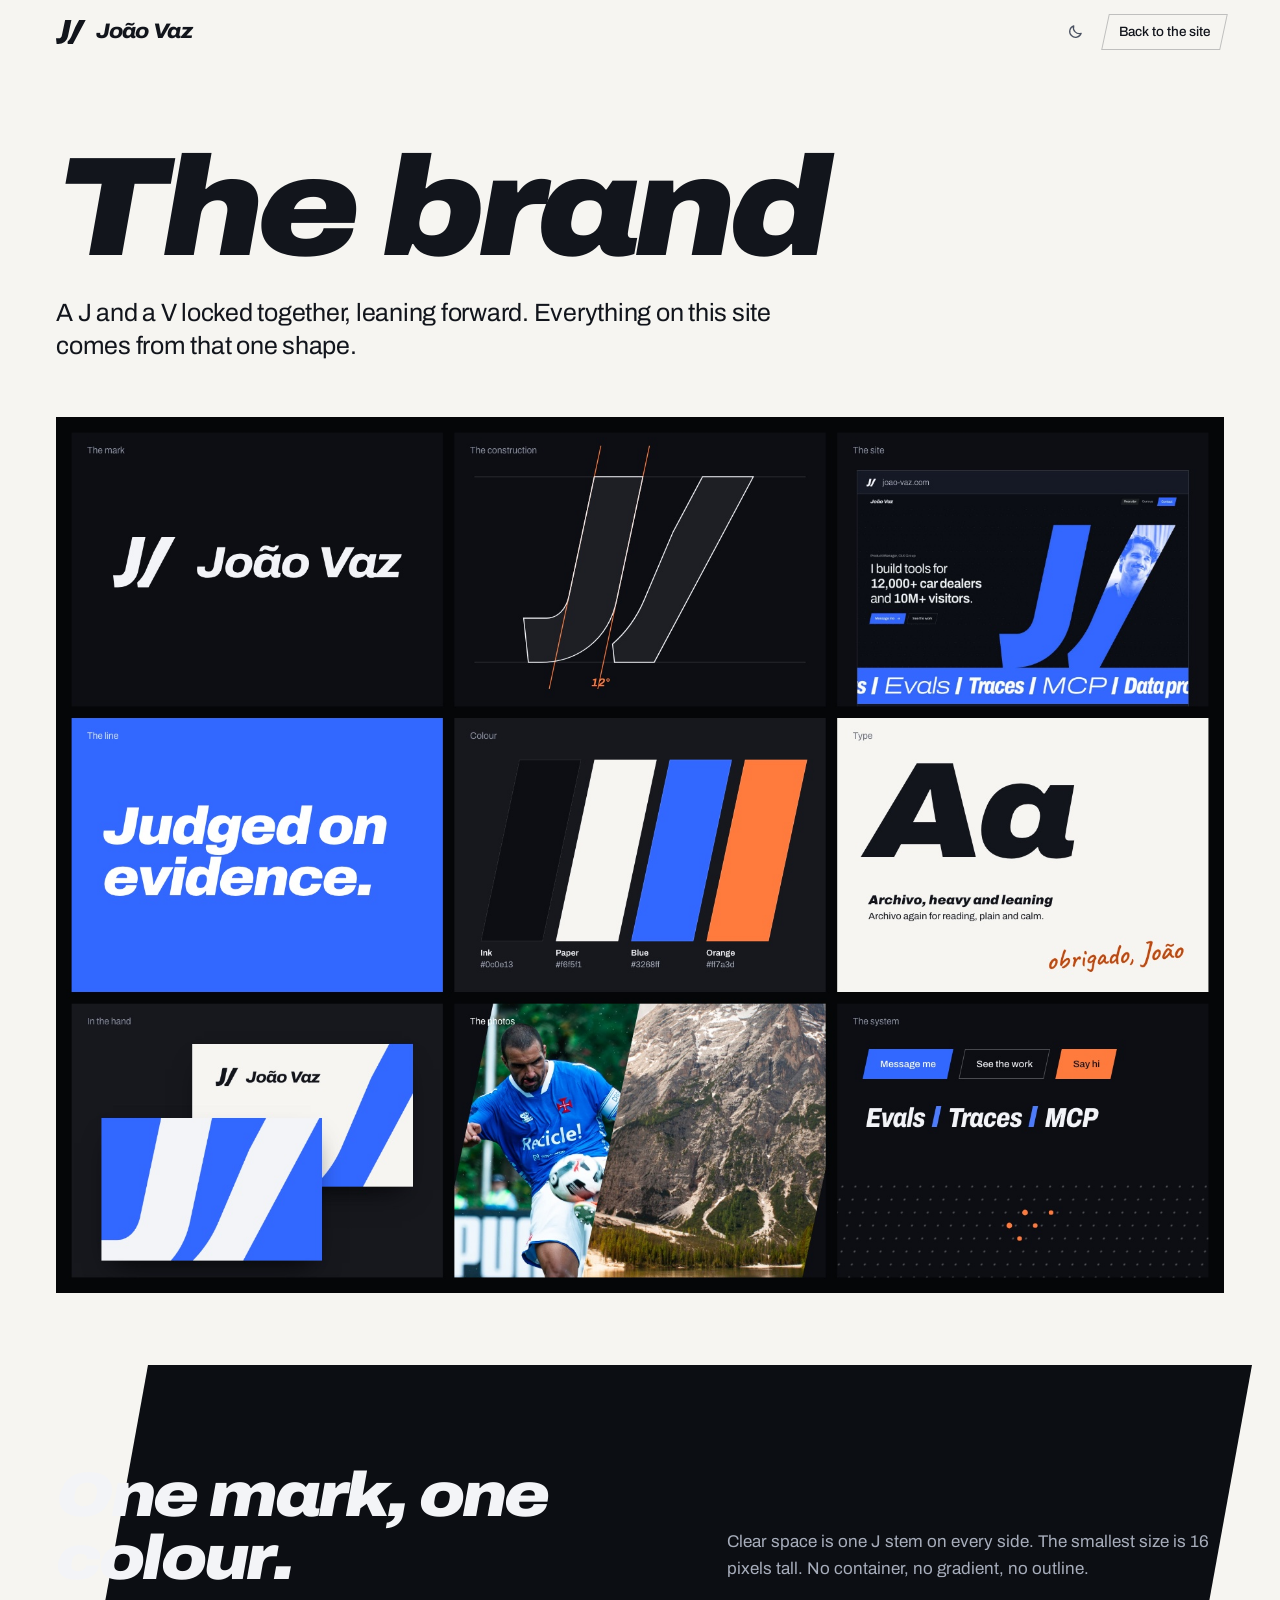
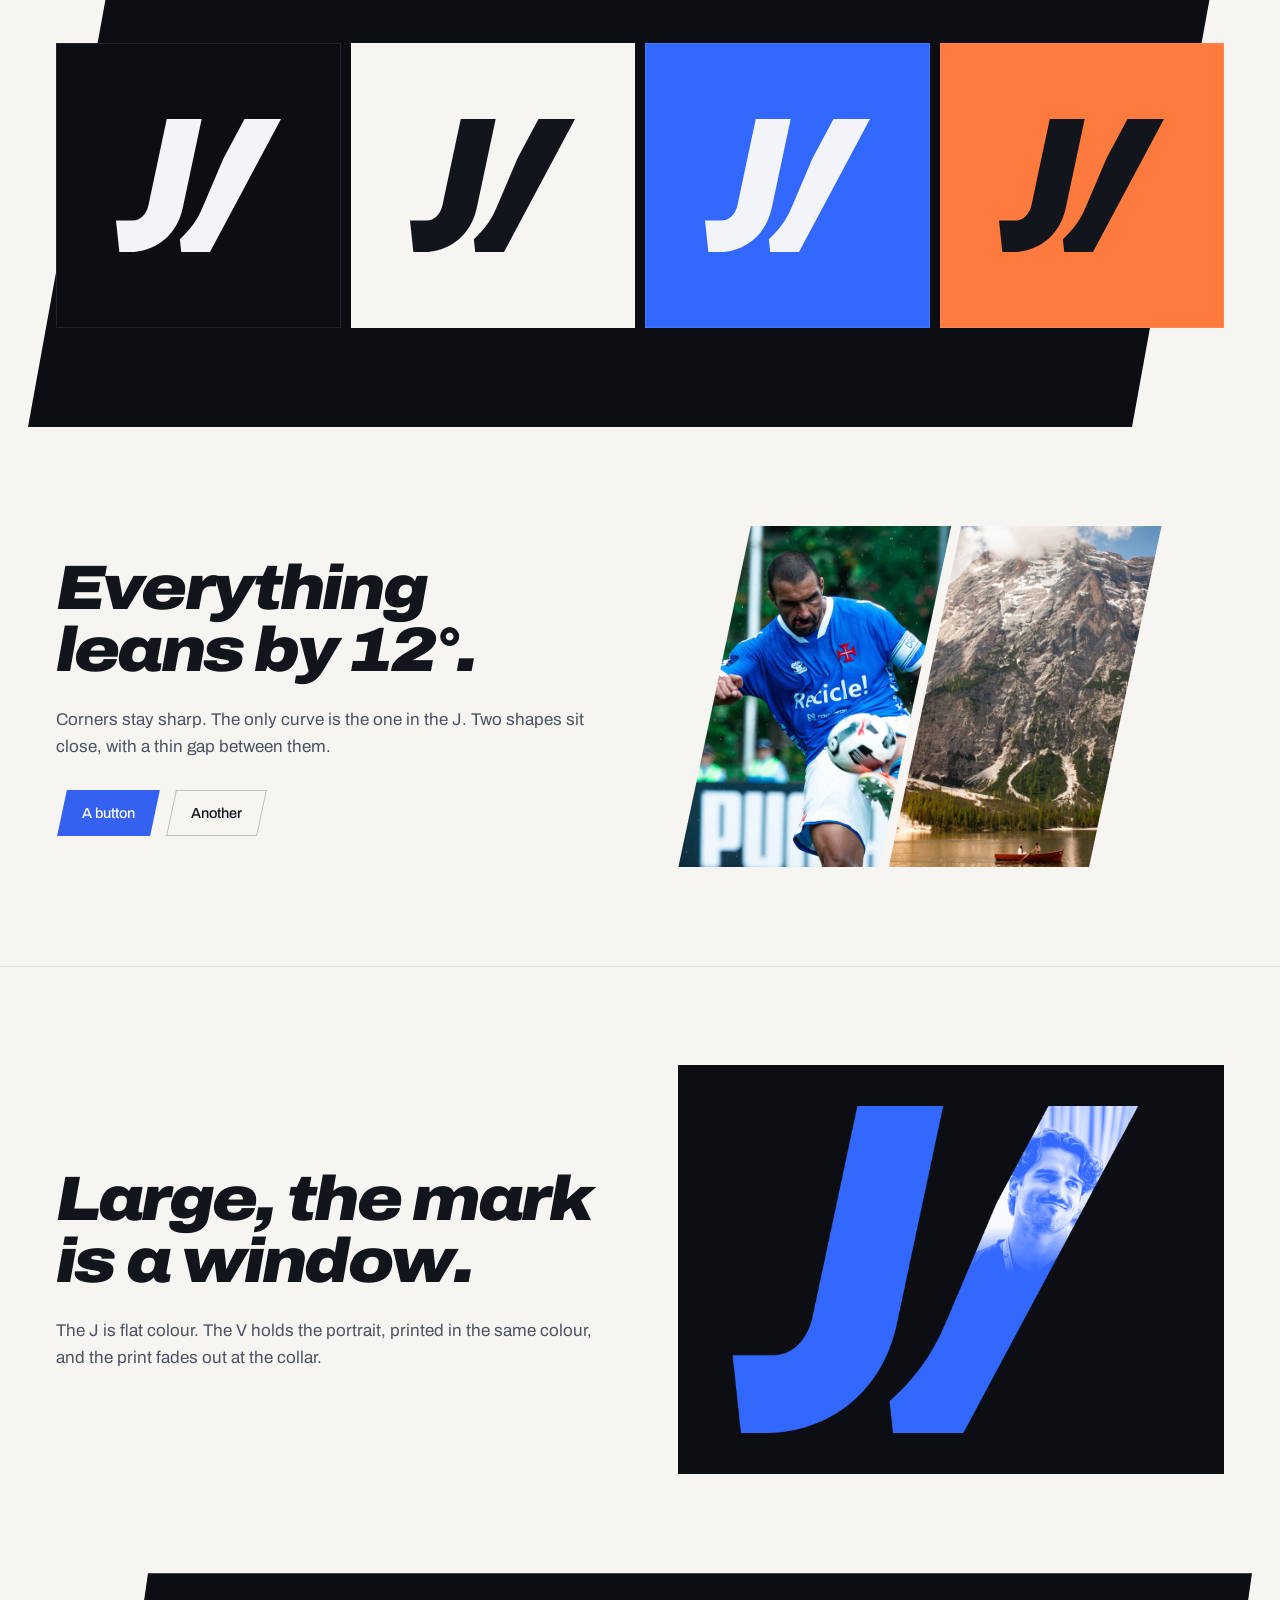
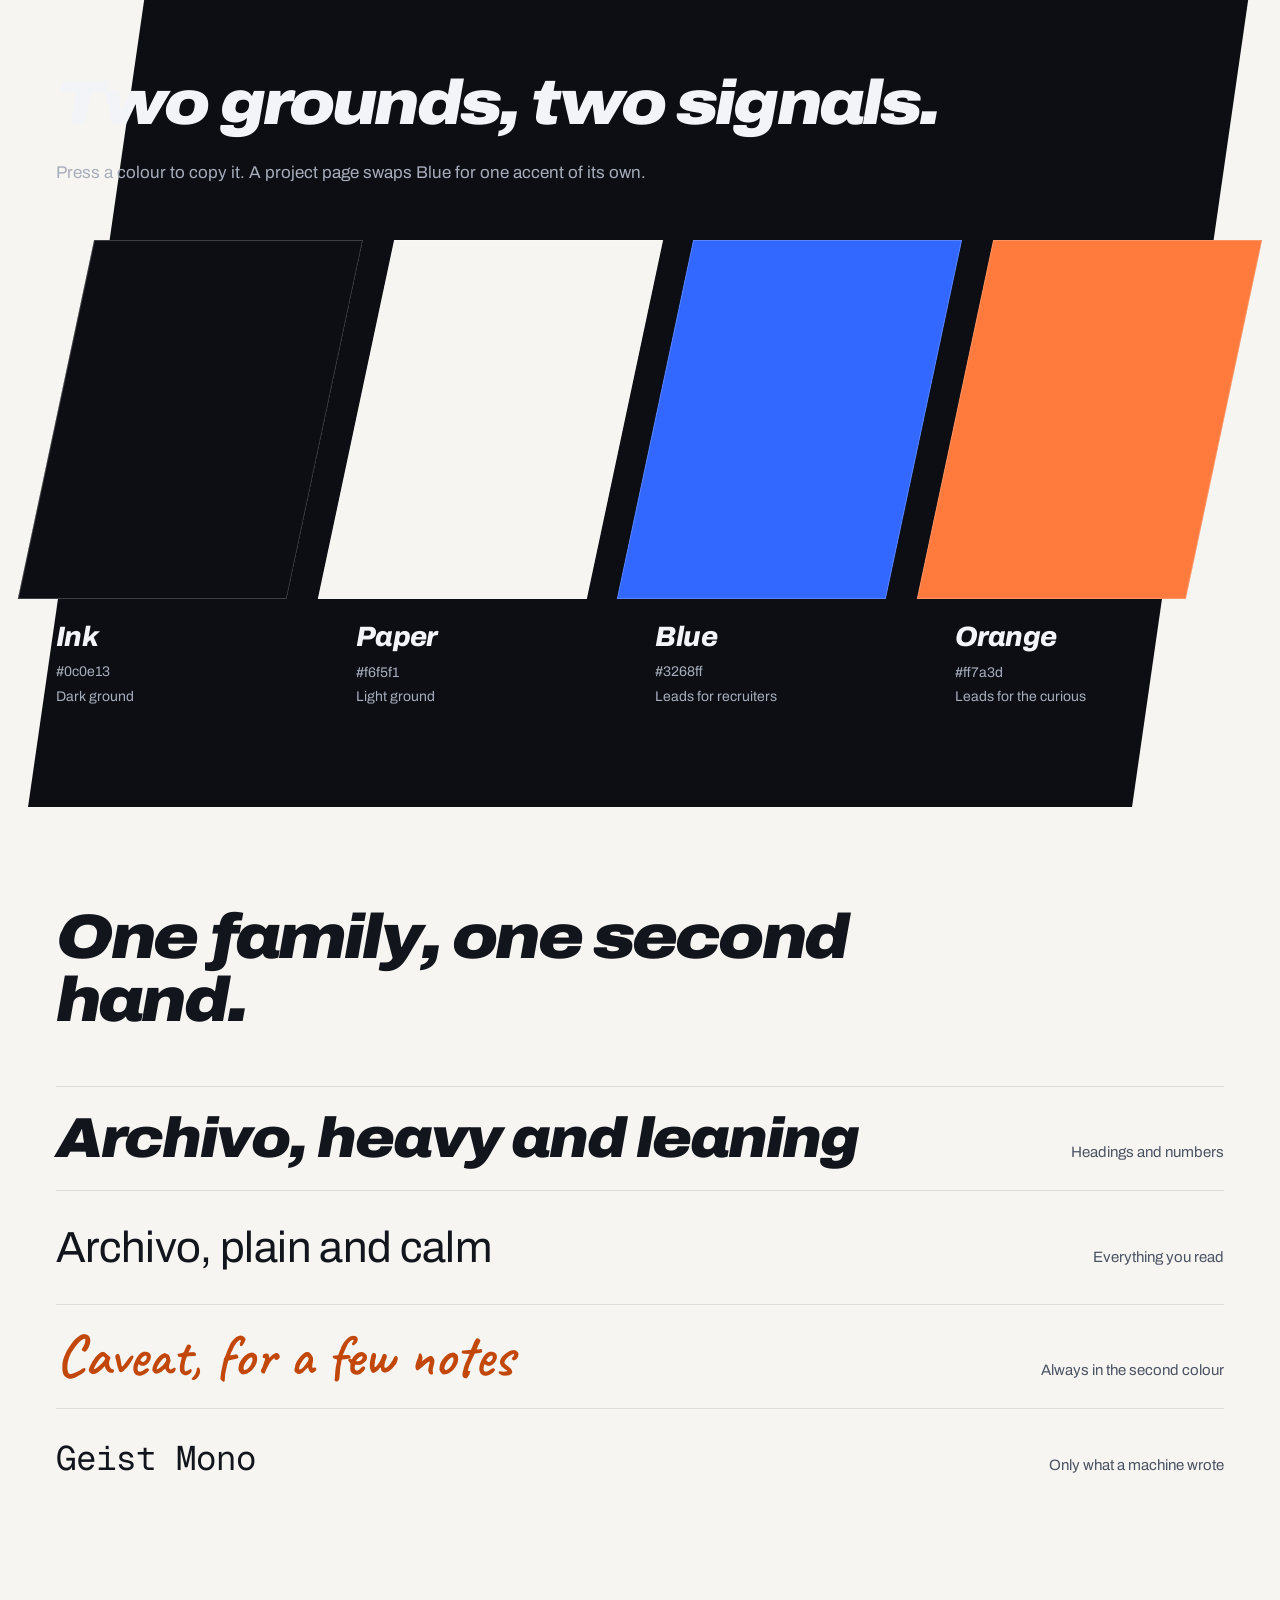
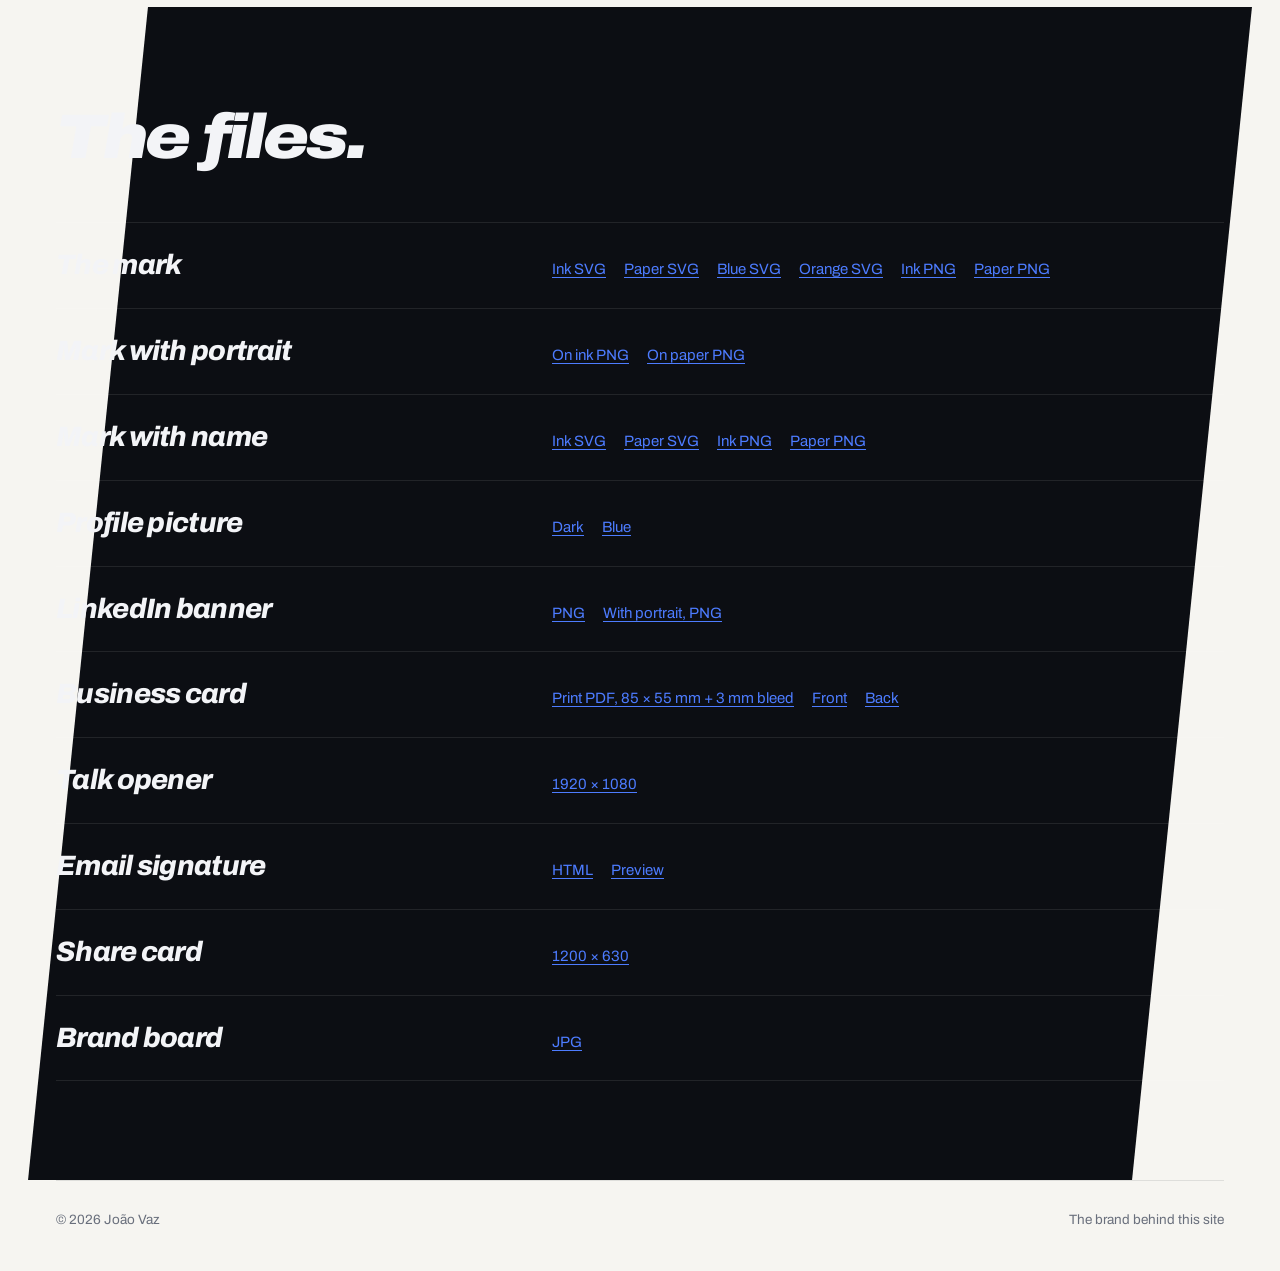
==== commit a403a615: "The mark flies to the bar, and the page moves by sections - The big mark shrinks into the small one " ====
--- a/brand/index.html
+++ b/brand/index.html
@@ -12,8 +12,8 @@
   <link rel="preconnect" href="https://fonts.googleapis.com" />
   <link rel="preconnect" href="https://fonts.gstatic.com" crossorigin />
   <link href="https://fonts.googleapis.com/css2?family=Archivo:ital,wdth,wght@0,62..125,100..900;1,62..125,100..900&family=Geist+Mono:wght@400;500&family=Caveat:wght@500..700&display=swap" rel="stylesheet" />
-  <link rel="stylesheet" href="/home.css?v=2026-11-02e" />
-  <link rel="stylesheet" href="/brand.css?v=2026-11-02e" />
+  <link rel="stylesheet" href="/home.css?v=2026-11-02h" />
+  <link rel="stylesheet" href="/brand.css?v=2026-11-02h" />
   <script>
     document.documentElement.className += " js";
     /* the theme is set before the first paint: a saved choice, else the
@@ -108,7 +108,7 @@
     <section class="section invert" id="files">
       <div class="wrap">
         <header class="head"><h2 class="rv">The files.</h2></header>
-        <ul class="dls"><li class="dl rv"><span class="dl__name">The mark</span><span class="dl__files"><a href="/assets/brand/kit/mark-ink.svg" download>Ink SVG</a><a href="/assets/brand/kit/mark-paper.svg" download>Paper SVG</a><a href="/assets/brand/kit/mark-blue.svg" download>Blue SVG</a><a href="/assets/brand/kit/mark-orange.svg" download>Orange SVG</a><a href="/assets/brand/kit/mark-ink.png" download>Ink PNG</a><a href="/assets/brand/kit/mark-paper.png" download>Paper PNG</a></span></li><li class="dl rv"><span class="dl__name">Mark with portrait</span><span class="dl__files"><a href="/assets/brand/kit/mark-portrait-ink.png" download>On ink PNG</a><a href="/assets/brand/kit/mark-portrait-paper.png" download>On paper PNG</a></span></li><li class="dl rv"><span class="dl__name">Mark with name</span><span class="dl__files"><a href="/assets/brand/kit/lockup-ink.svg" download>Ink SVG</a><a href="/assets/brand/kit/lockup-paper.svg" download>Paper SVG</a><a href="/assets/brand/kit/lockup-ink.png" download>Ink PNG</a><a href="/assets/brand/kit/lockup-paper.png" download>Paper PNG</a></span></li><li class="dl rv"><span class="dl__name">Profile picture</span><span class="dl__files"><a href="/assets/brand/kit/avatar-ink.png" download>Dark</a><a href="/assets/brand/kit/avatar-blue.png" download>Blue</a></span></li><li class="dl rv"><span class="dl__name">LinkedIn banner</span><span class="dl__files"><a href="/assets/brand/kit/linkedin-banner.png" download>1584 × 396</a></span></li><li class="dl rv"><span class="dl__name">Business card</span><span class="dl__files"><a href="/assets/brand/kit/business-card.pdf" download>Print PDF, 85 × 55 mm + 3 mm bleed</a><a href="/assets/brand/kit/card-front.png" download>Front</a><a href="/assets/brand/kit/card-back.png" download>Back</a></span></li><li class="dl rv"><span class="dl__name">Talk opener</span><span class="dl__files"><a href="/assets/brand/kit/slide-opener.png" download>1920 × 1080</a></span></li><li class="dl rv"><span class="dl__name">Email signature</span><span class="dl__files"><a href="/assets/brand/kit/email-signature.html" download>HTML</a><a href="/assets/brand/kit/email-signature.png" download>Preview</a></span></li><li class="dl rv"><span class="dl__name">Share card</span><span class="dl__files"><a href="/assets/brand/og.jpg" download>1200 × 630</a></span></li><li class="dl rv"><span class="dl__name">Brand board</span><span class="dl__files"><a href="/assets/brand/kit/brand-board.jpg" download>JPG</a></span></li></ul>
+        <ul class="dls"><li class="dl rv"><span class="dl__name">The mark</span><span class="dl__files"><a href="/assets/brand/kit/mark-ink.svg" download>Ink SVG</a><a href="/assets/brand/kit/mark-paper.svg" download>Paper SVG</a><a href="/assets/brand/kit/mark-blue.svg" download>Blue SVG</a><a href="/assets/brand/kit/mark-orange.svg" download>Orange SVG</a><a href="/assets/brand/kit/mark-ink.png" download>Ink PNG</a><a href="/assets/brand/kit/mark-paper.png" download>Paper PNG</a></span></li><li class="dl rv"><span class="dl__name">Mark with portrait</span><span class="dl__files"><a href="/assets/brand/kit/mark-portrait-ink.png" download>On ink PNG</a><a href="/assets/brand/kit/mark-portrait-paper.png" download>On paper PNG</a></span></li><li class="dl rv"><span class="dl__name">Mark with name</span><span class="dl__files"><a href="/assets/brand/kit/lockup-ink.svg" download>Ink SVG</a><a href="/assets/brand/kit/lockup-paper.svg" download>Paper SVG</a><a href="/assets/brand/kit/lockup-ink.png" download>Ink PNG</a><a href="/assets/brand/kit/lockup-paper.png" download>Paper PNG</a></span></li><li class="dl rv"><span class="dl__name">Profile picture</span><span class="dl__files"><a href="/assets/brand/kit/avatar-ink.png" download>Dark</a><a href="/assets/brand/kit/avatar-blue.png" download>Blue</a></span></li><li class="dl rv"><span class="dl__name">LinkedIn banner</span><span class="dl__files"><a href="/assets/brand/kit/linkedin-banner.png" download>PNG</a><a href="/assets/brand/kit/linkedin-banner-portrait.png" download>With portrait, PNG</a></span></li><li class="dl rv"><span class="dl__name">Business card</span><span class="dl__files"><a href="/assets/brand/kit/business-card.pdf" download>Print PDF, 85 × 55 mm + 3 mm bleed</a><a href="/assets/brand/kit/card-front.png" download>Front</a><a href="/assets/brand/kit/card-back.png" download>Back</a></span></li><li class="dl rv"><span class="dl__name">Talk opener</span><span class="dl__files"><a href="/assets/brand/kit/slide-opener.png" download>1920 × 1080</a></span></li><li class="dl rv"><span class="dl__name">Email signature</span><span class="dl__files"><a href="/assets/brand/kit/email-signature.html" download>HTML</a><a href="/assets/brand/kit/email-signature.png" download>Preview</a></span></li><li class="dl rv"><span class="dl__name">Share card</span><span class="dl__files"><a href="/assets/brand/og.jpg" download>1200 × 630</a></span></li><li class="dl rv"><span class="dl__name">Brand board</span><span class="dl__files"><a href="/assets/brand/kit/brand-board.jpg" download>JPG</a></span></li></ul>
       </div>
     </section>
   </main>
@@ -119,8 +119,8 @@
     <span class="eggs" data-eggs hidden>Easter eggs found: <b>0</b> / 4</span>
   </footer>
 
-  <script src="/js/scroll.js?v=2026-11-02e"></script>
-  <script src="/js/home.js?v=2026-11-02e"></script>
-  <script src="/js/brand.js?v=2026-11-02e"></script>
+  <script src="/js/scroll.js?v=2026-11-02h"></script>
+  <script src="/js/home.js?v=2026-11-02h"></script>
+  <script src="/js/brand.js?v=2026-11-02h"></script>
 </body>
 </html>
--- a/home.css
+++ b/home.css
@@ -8,7 +8,7 @@
    A project page swaps --accent (and --accent-2 where its brand needs
    it); nothing else changes.
    The movement lives in a few places on purpose — the dot field in the
-   hero, the name and the photo arriving, the word strip, the bands
+   hero, the mark and its flight to the bar, the word strip, the bands
    opening, the accordions and the playable trace.
    Every animated state is gated on `.js`, so the document renders
    finished when the scripts do not run.
@@ -243,11 +243,15 @@
 /* At the top of the home page the bar holds only the name, which view this
    is and the way to get in touch: the big mark is right below it. The rest
    arrives with the scroll, or sooner under the pointer or the keyboard. */
-.bar .jv { width: 29.7px; transition: fill 0.2s ease, width 0.35s var(--ease), margin 0.35s var(--ease), opacity 0.2s ease; }
+.bar .jv { width: 29.7px; transition: fill 0.2s ease; }
 .bar :is(.bar__links, .bar__icon) { transition: opacity 0.3s ease, color 0.2s ease; }
 @media screen {
   .js .bar.is-top .jv { width: 0; margin-right: -10px; opacity: 0; }
   .js .bar.is-top .bar__name .wordmark { display: block; }
+  /* with the flight the small mark's place opens as the big one arrives
+     (--slot), and it shows once the big one has landed on it */
+  .js .bar.has-flight .jv { width: calc(var(--slot, 0) * 29.7px); margin-right: calc((var(--slot, 0) - 1) * 10px); opacity: 1; visibility: hidden; }
+  .js .bar.has-flight.is-landed .jv { visibility: visible; }
   .js .bar.is-top:not(:hover, :focus-within) :is(.bar__links, .bar__icon) { opacity: 0; }
 }
 .bar__links { display: flex; gap: 28px; margin-left: auto; font-size: 14px; color: var(--dim); }
@@ -320,7 +324,7 @@
    it. A wide screen only; smaller ones stack (see the end of this block) */
 .hero { position: relative; }
 .hero__field { position: absolute; inset: 0; width: 100%; height: 100%; z-index: 0; pointer-events: none; }
-.hero__grid { position: relative; z-index: 1; }
+.hero__grid { position: relative; }
 @media screen {
   .hero {
     /* the strip's type and padding, so its top edge meets the fold's rule */
@@ -331,7 +335,7 @@
     padding-top: 64px;
     overflow: clip;
   }
-  .hero__grid { height: var(--mh); min-height: 420px; overflow: clip; }
+  .hero__grid { height: var(--mh); min-height: 420px; }
   .hero__copy {
     position: absolute;
     inset: 0;
@@ -405,12 +409,25 @@
     position: absolute;
     right: var(--gut);
     bottom: 0;
-    z-index: 1;
     width: var(--mw);
     height: calc(var(--mw) * 84 / 104);
     margin: 0;
   }
-  .hero__form { position: absolute; inset: 0; overflow: hidden; isolation: isolate; background: var(--form); }
+  /* the figure keeps the mark's place on the page; the mark itself can leave
+     it. With the script it is fixed to the window and flies to the bar as the
+     page scrolls (js/home.js), so it stays above the bar and everything else */
+  .hero__mark { position: absolute; inset: 0; overflow: clip; }
+  .hero__mark.is-flying { position: fixed; inset: auto; left: 0; top: 0; z-index: 60; transform-origin: 0 0; will-change: transform; }
+  .hero__mark.is-flying:not(.is-home) * { pointer-events: none; }
+  /* on the way, the print fades (--pr) and the colour turns to the colour of
+     the text (--t), which is the colour of the small mark in the bar */
+  .hero__form {
+    position: absolute;
+    inset: 0;
+    overflow: hidden;
+    isolation: isolate;
+    background: color-mix(in srgb, var(--ink) calc(var(--t, 0) * 100%), var(--form));
+  }
   .hero__form--j { clip-path: url(#clip-j); }
   .hero__form--v { clip-path: url(#clip-v); }
   /* the face sits in the wide top of the V; from the collar down the
@@ -422,7 +439,7 @@
     width: 57%;
     max-width: none;
     height: auto;
-    translate: 0 var(--py, 0px);
+    opacity: var(--pr, 1);
     -webkit-mask-image: linear-gradient(#000 43%, transparent 58%);
     mask-image: linear-gradient(#000 43%, transparent 58%);
   }
@@ -432,11 +449,10 @@
   :root[data-theme="light"] .hero__mono { filter: grayscale(1) contrast(1.38) brightness(0.8); }
   .hero__colour { position: absolute; inset: 0; opacity: 0; transition: opacity 0.5s ease; }
   @media (hover: hover) { .hero__form--v:hover .hero__colour { opacity: 1; } }
-  /* they arrive from above and from below, each along its own lean, and
-     lock. After that the script moves them apart as the page scrolls */
+  /* they arrive from above and from below, each along its own lean, and lock */
   .js .hero__form--j { translate: 18% -105%; }
   .js .hero__form--v { translate: -45% 105%; }
-  .js .hero__photo.is-in .hero__form { translate: var(--fx, 0px) var(--fy, 0px); transition: translate 1.3s var(--ease) 0.1s; }
+  .js .hero__photo.is-in .hero__form { translate: 0 0; transition: translate 1.3s var(--ease) 0.1s; }
   .js .hero__photo.is-in.is-settled .hero__form { transition: none; }
 }
 @media screen and (max-width: 999px), screen and (max-aspect-ratio: 1 / 1) {
@@ -604,41 +620,32 @@
    the list runs past it. A habit lights from grey to ink as it reaches
    the reading line (js/home.js), and a short rule in the accent draws
    over it; without the script they are all lit */
+.section.how { padding-block: clamp(44px, 8vh, 76px); }
 .how__grid {
   display: grid;
-  grid-template-columns: minmax(0, 0.75fr) minmax(0, 1.25fr);
-  column-gap: clamp(32px, 6vw, 96px);
+  grid-template-columns: minmax(0, 0.7fr) minmax(0, 1fr);
+  gap: clamp(28px, 5vw, 72px);
   align-items: start;
 }
-.how__head { position: sticky; top: 112px; margin-bottom: 0; }
-.how__head h2 { font-stretch: 112%; font-size: clamp(52px, 7.4vw, 112px); line-height: 0.9; letter-spacing: -0.05em; max-width: 5em; }
+.how__head { margin-bottom: 0; }
+.how__head h2 { font-stretch: 112%; font-size: clamp(44px, 5.6vw, 84px); line-height: 0.92; letter-spacing: -0.05em; }
 .how__list { border-top: 1px solid var(--line); }
-.how__row { position: relative; padding: 30px 0 32px; border-bottom: 1px solid var(--line); }
-.how__row::before {
-  content: "";
-  position: absolute; left: 0; top: -1px;
-  width: 72px; height: 2px;
-  background: var(--c);
-  transform: scaleX(0); transform-origin: 0 50%;
-  transition: transform 0.7s var(--ease);
-}
+.how__row { padding: clamp(10px, 1.5vh, 14px) 0; border-bottom: 1px solid var(--line); }
 .how__row dt {
-  margin-bottom: 10px;
   font-family: var(--display);
-  font-weight: 800;
+  font-weight: 700;
   font-stretch: 104%;
-  font-size: clamp(24px, 2.5vw, 36px);
-  line-height: 1.08;
-  letter-spacing: -0.03em;
-  transition: color 0.5s ease;
-}
-.how__row dd { max-width: 36em; font-size: 16px; color: var(--dim); }
-.js .how__row:not(.is-lit) dt { color: var(--dim); }
-.how__row.is-lit::before, html:not(.js) .how__row::before { transform: none; }
+  font-size: clamp(19px, 1.9vw, 26px);
+  line-height: 1.2;
+  letter-spacing: -0.02em;
+}
+/* on screen a habit is one line; the longer line stays for paper and for
+   the skill finder, which reads it from here */
+@media screen { .how__row dd { display: none; } }
 
 /* ---------- Marker ---------- */
 /* a second hand on the page: a few notes in a marker script and strokes
-   drawn on as their part arrives (an arrow, a strike-through, a ring),
+   drawn on as their part arrives (an arrow, a strike-through),
    all in the second colour. A handful on purpose, so each one is found */
 .note {
   font-family: var(--script);
@@ -651,7 +658,7 @@
 .mark { display: block; overflow: visible; fill: none; stroke: currentColor; stroke-width: 2.6; stroke-linecap: round; stroke-linejoin: round; }
 .mark path { stroke-dasharray: 1 1; vector-effect: non-scaling-stroke; }
 .js .mark path { stroke-dashoffset: 1; }
-.js :is(.h-split.is-in .strike, .how__row.is-lit .ring, .project.is-in .project__note, .acc__item.is-open.is-in .viz__note) .mark path {
+.js :is(.h-split.is-in .strike, .project.is-in .project__note, .acc__item.is-open.is-in .viz__note) .mark path {
   stroke-dashoffset: 0;
   transition: stroke-dashoffset 0.7s var(--ease) var(--md, 0.5s);
 }
@@ -678,23 +685,6 @@
 .scrawl .w { padding: 0.12em 0.06em 0.22em; margin: -0.12em -0.06em -0.22em; }
 .js .h-split.is-in .scrawl .w > span { transition-delay: 1.15s; }
 
-/* How I work: the dealer gets a ring as its habit lights up */
-.ring { position: relative; white-space: nowrap; }
-.ring { margin-left: 0.06em; }
-.ring .mark { position: absolute; left: -0.16em; top: -0.2em; width: calc(100% + 0.34em); height: calc(100% + 0.4em); color: var(--accent-2); pointer-events: none; }
-.ring .mark path { stroke-width: 3; --md: 0.35s; }
-
-/* Projects: a note over the corner of the lead project's screen */
-.project__note {
-  grid-area: shot;
-  justify-self: end;
-  align-self: start;
-  position: relative;
-  z-index: 2;
-  translate: 6px -36px;
-  rotate: 5deg;
-  pointer-events: none;
-}
 .project__note .mark { position: absolute; left: -44px; top: 12px; width: 44px; height: 38px; }
 
 /* Contact: a sign-off under the heading */
@@ -2171,7 +2161,7 @@
 }
 @media (max-width: 900px) {
   .how__grid { grid-template-columns: minmax(0, 1fr); }
-  .how__head { position: static; margin-bottom: clamp(28px, 5vh, 44px); }
+  .how__head { margin-bottom: 4px; }
 }
 @media (max-width: 767px) {
   body { padding-bottom: 88px; }
@@ -2290,6 +2280,9 @@
   /* the bar keeps the mark and the view switch; my name is in the hero
      and Contact is in the dock */
   .bar__name .wordmark { display: none; }
+  /* here the mark takes the name's place: the name fades as the mark lands */
+  .js .bar.has-flight:not(.is-landed) .jv { width: 0; margin-right: -10px; }
+  .js .bar.has-flight:not(.is-landed) .bar__name .wordmark { display: block; opacity: calc(1 - var(--slot, 0)); }
   .bar__end > .btn { display: none; }
   .mode-switch a { padding: 6px 8px; font-size: 12.5px; }
   .foot__mode { padding: 12px 0; }
@@ -2424,7 +2417,6 @@
   .how__grid { display: block; }
   .how__list { display: grid; grid-template-columns: repeat(2, minmax(0, 1fr)); column-gap: 14pt; border-top: 0; }
   .how__row { padding: 4pt 0; border-bottom: 0; break-inside: avoid; }
-  .how__row::before { display: none; }
   .how__row dt { font-size: 9.5pt; margin-bottom: 2pt; color: var(--ink) !important; }
   .how__row dd { font-size: 8pt; }
   .ai { display: block; }
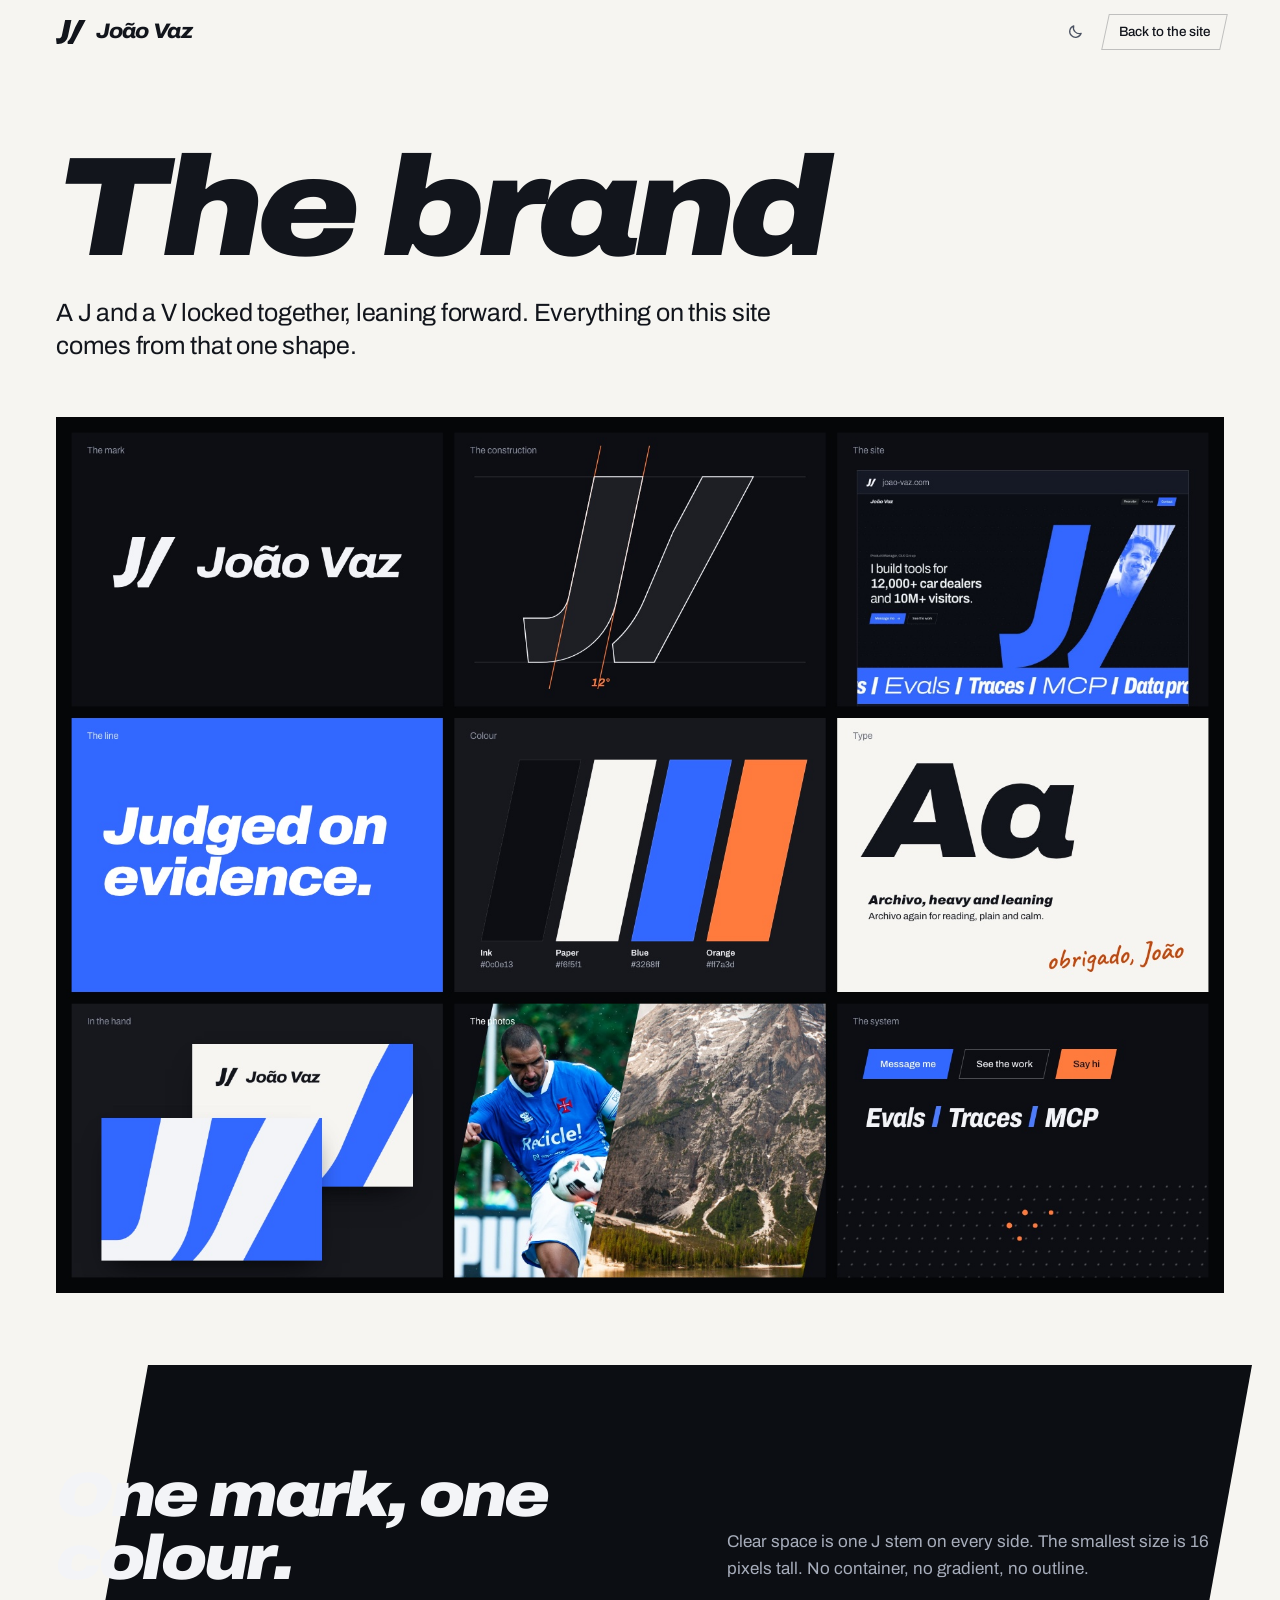
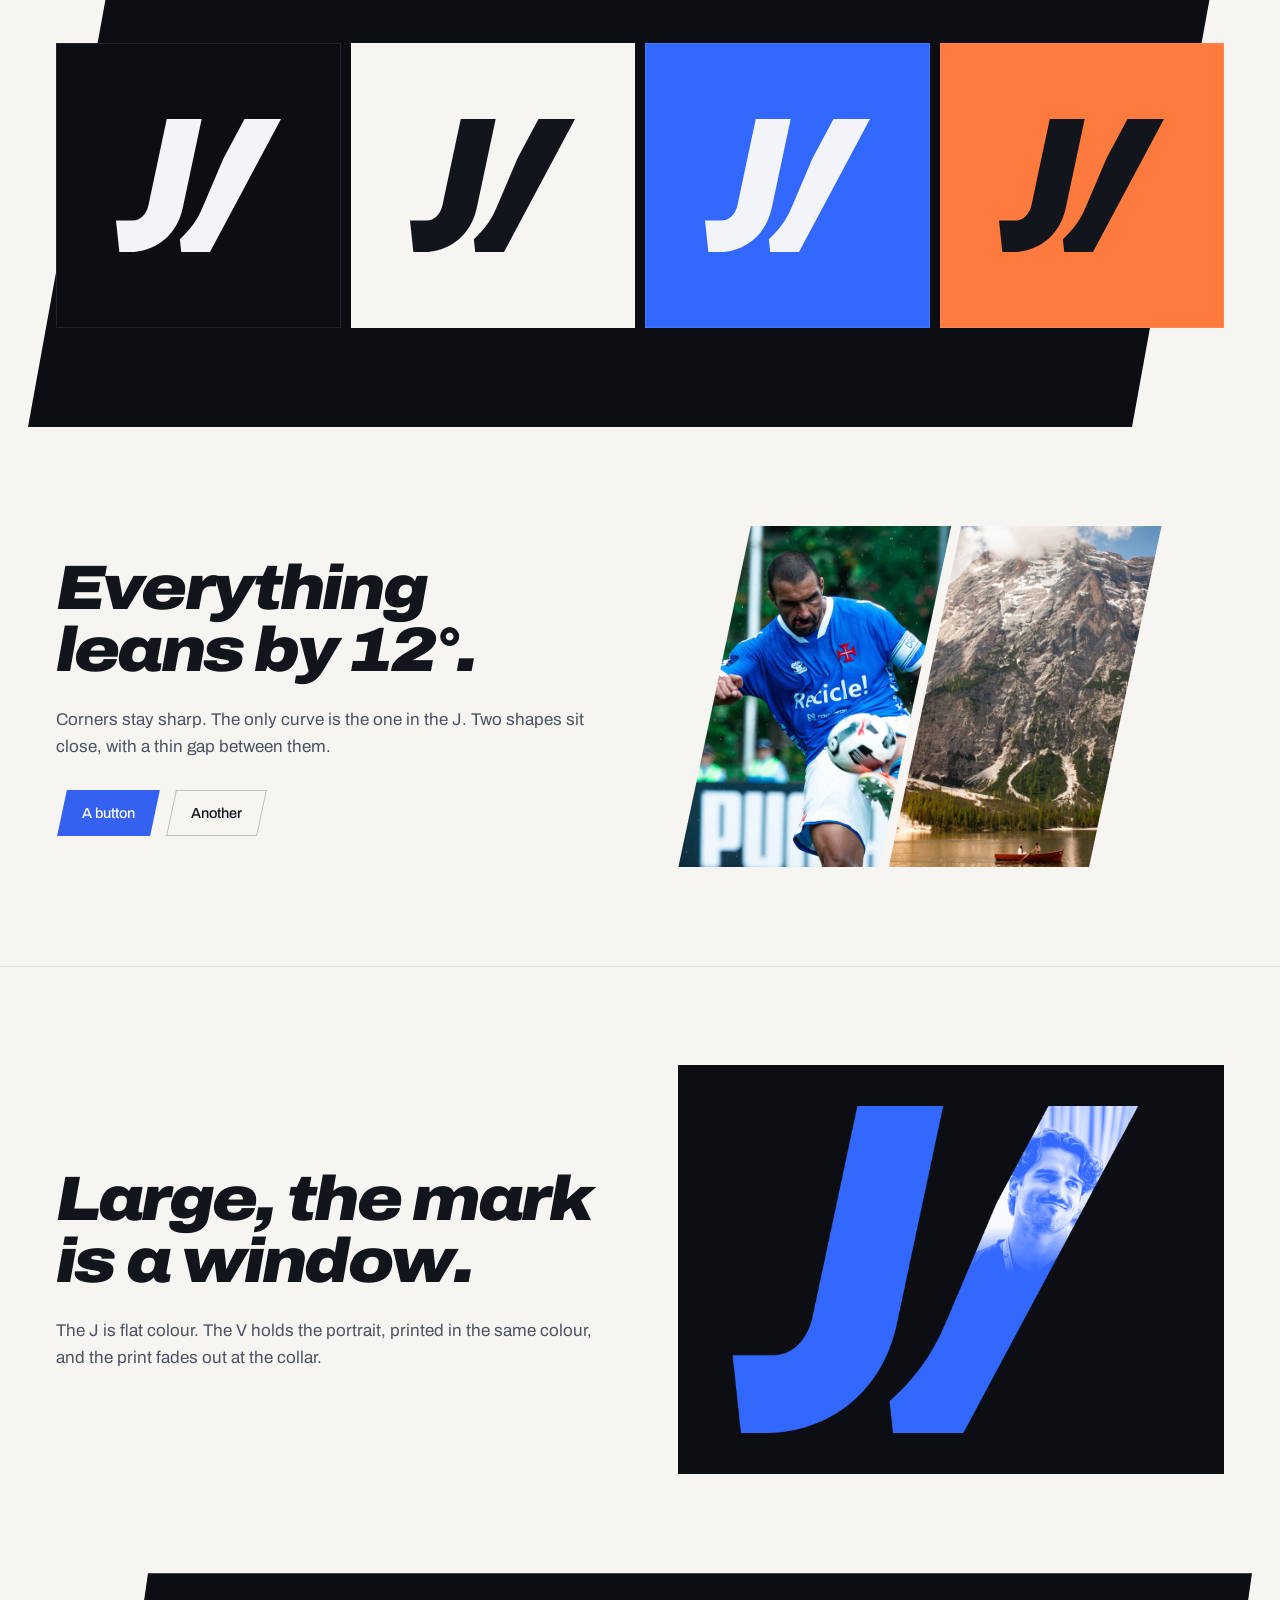
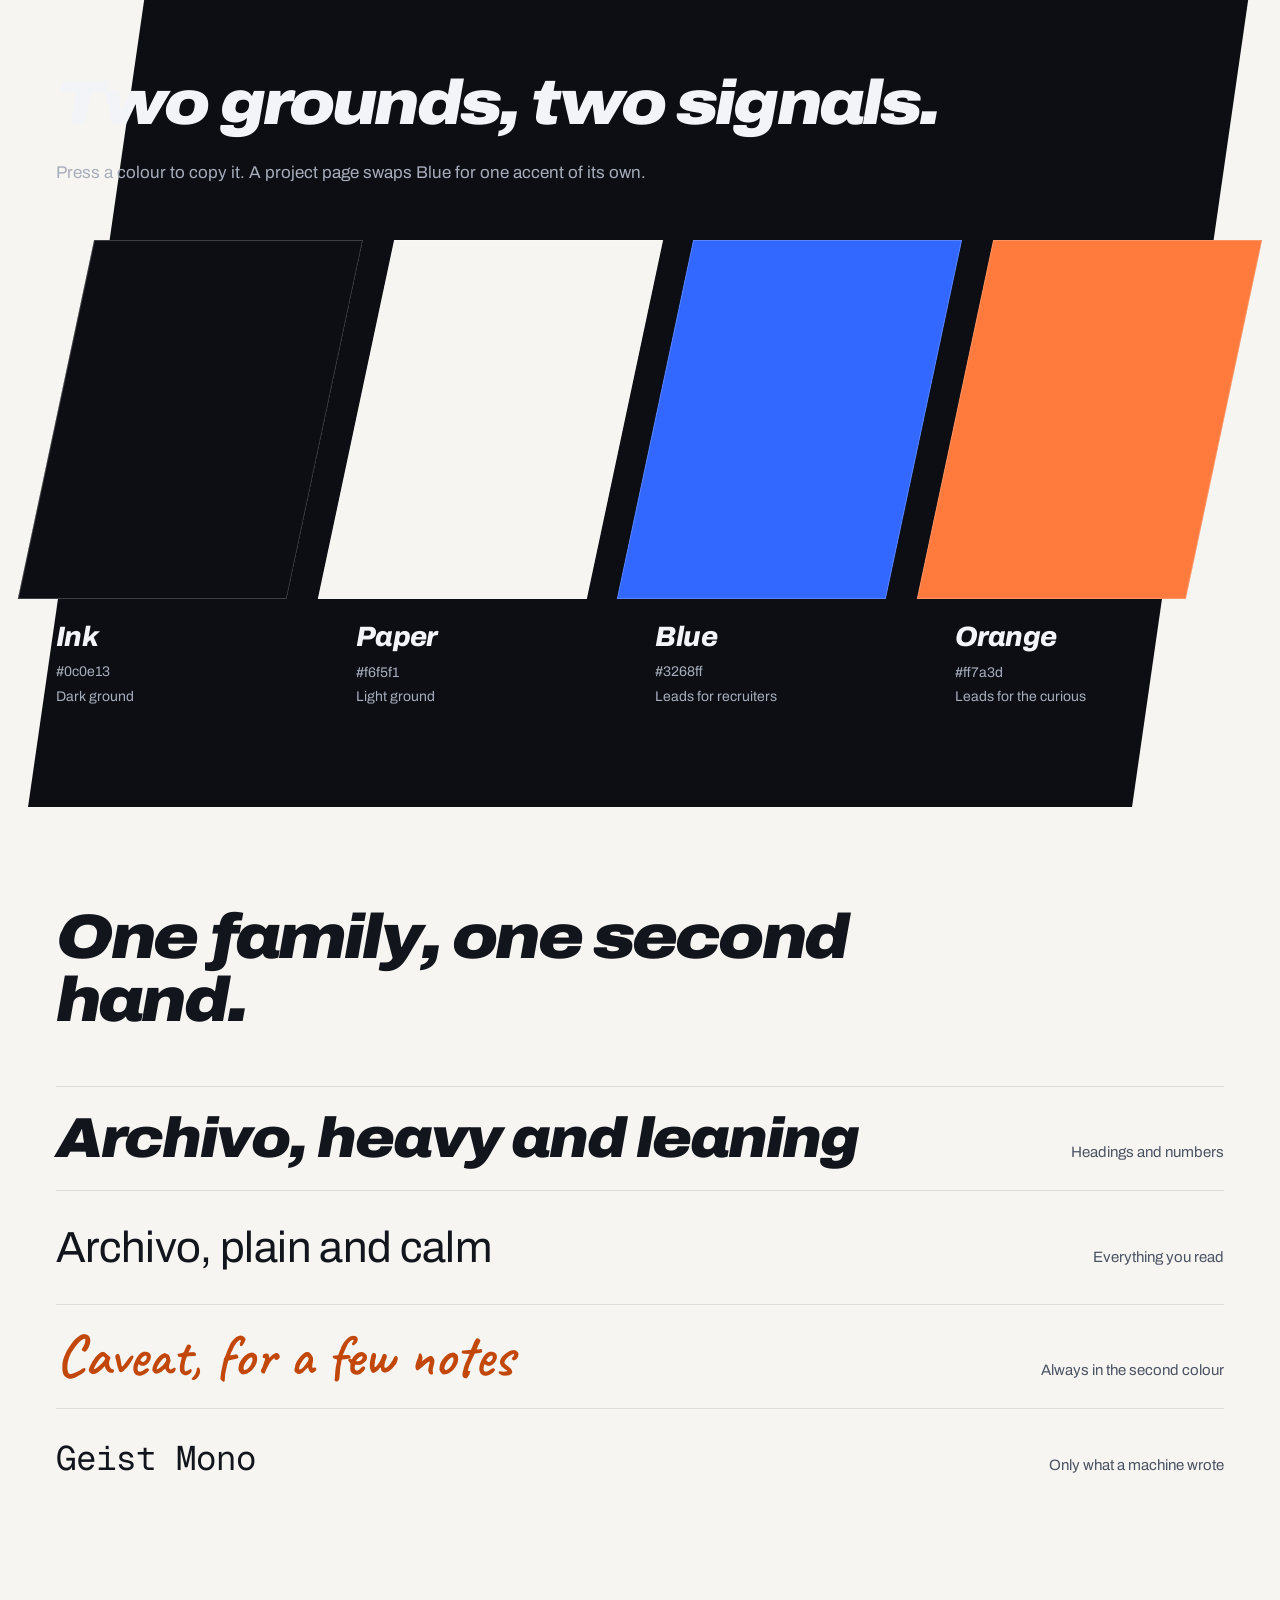
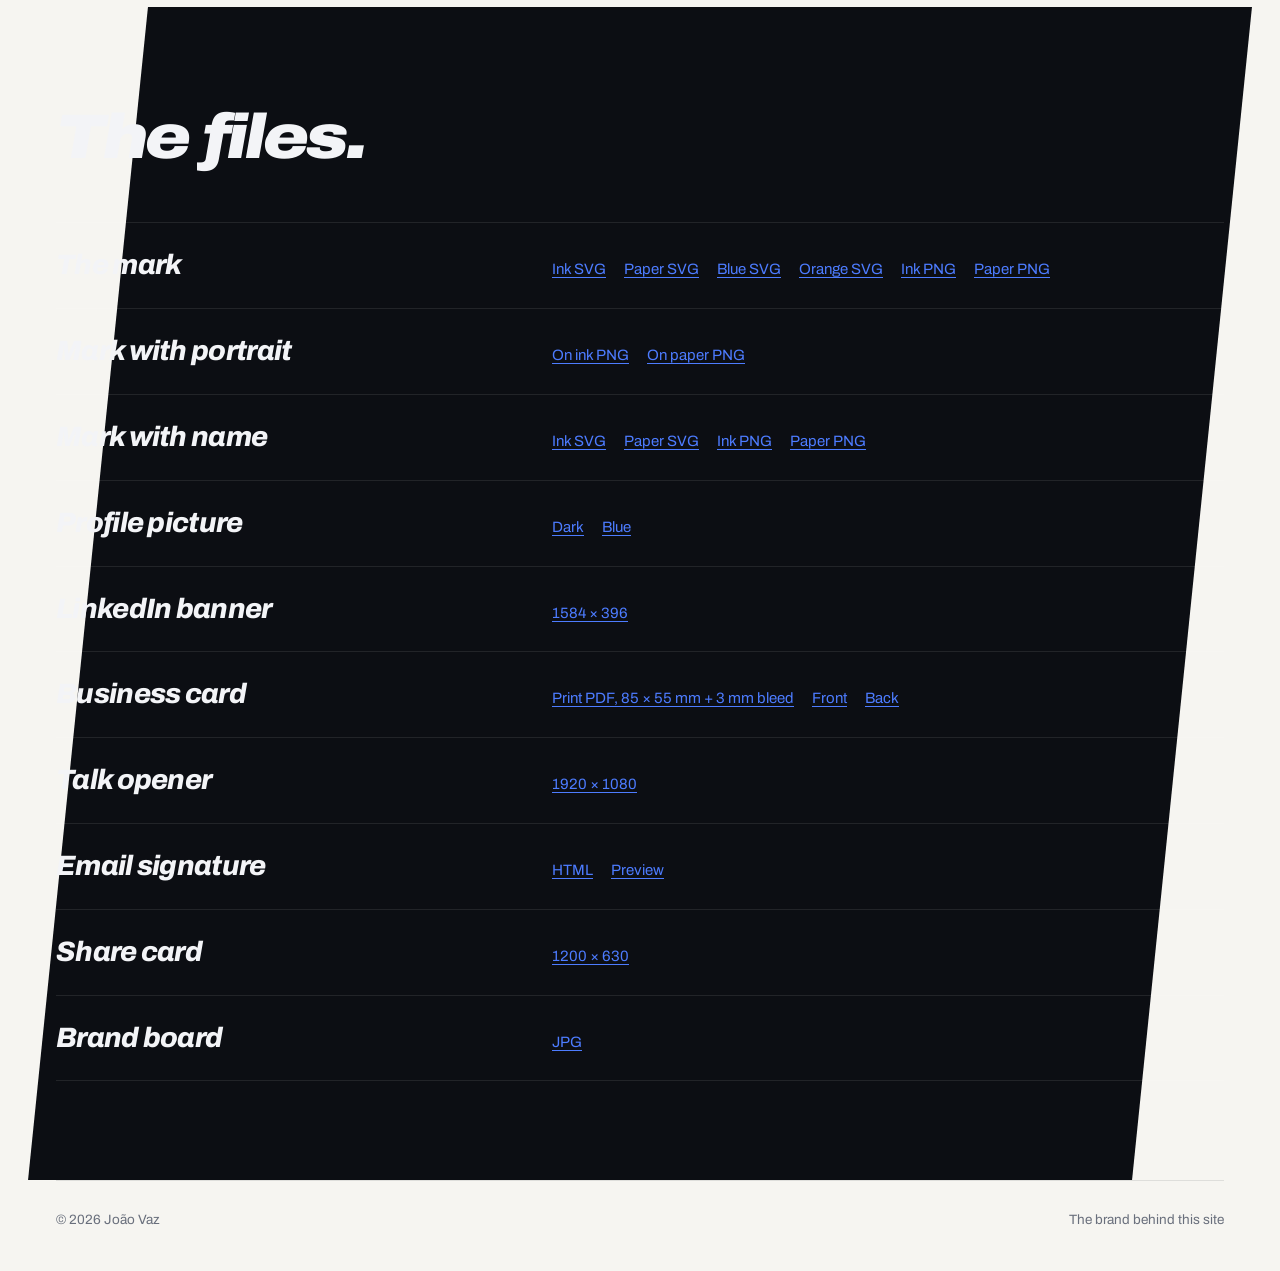
==== commit 95800730: "A new LinkedIn header, with the stage photo in the V It no longer repeats the profile picture. The e" ====
--- a/brand/index.html
+++ b/brand/index.html
@@ -108,7 +108,7 @@
     <section class="section invert" id="files">
       <div class="wrap">
         <header class="head"><h2 class="rv">The files.</h2></header>
-        <ul class="dls"><li class="dl rv"><span class="dl__name">The mark</span><span class="dl__files"><a href="/assets/brand/kit/mark-ink.svg" download>Ink SVG</a><a href="/assets/brand/kit/mark-paper.svg" download>Paper SVG</a><a href="/assets/brand/kit/mark-blue.svg" download>Blue SVG</a><a href="/assets/brand/kit/mark-orange.svg" download>Orange SVG</a><a href="/assets/brand/kit/mark-ink.png" download>Ink PNG</a><a href="/assets/brand/kit/mark-paper.png" download>Paper PNG</a></span></li><li class="dl rv"><span class="dl__name">Mark with portrait</span><span class="dl__files"><a href="/assets/brand/kit/mark-portrait-ink.png" download>On ink PNG</a><a href="/assets/brand/kit/mark-portrait-paper.png" download>On paper PNG</a></span></li><li class="dl rv"><span class="dl__name">Mark with name</span><span class="dl__files"><a href="/assets/brand/kit/lockup-ink.svg" download>Ink SVG</a><a href="/assets/brand/kit/lockup-paper.svg" download>Paper SVG</a><a href="/assets/brand/kit/lockup-ink.png" download>Ink PNG</a><a href="/assets/brand/kit/lockup-paper.png" download>Paper PNG</a></span></li><li class="dl rv"><span class="dl__name">Profile picture</span><span class="dl__files"><a href="/assets/brand/kit/avatar-ink.png" download>Dark</a><a href="/assets/brand/kit/avatar-blue.png" download>Blue</a></span></li><li class="dl rv"><span class="dl__name">LinkedIn banner</span><span class="dl__files"><a href="/assets/brand/kit/linkedin-banner.png" download>PNG</a><a href="/assets/brand/kit/linkedin-banner-portrait.png" download>With portrait, PNG</a></span></li><li class="dl rv"><span class="dl__name">Business card</span><span class="dl__files"><a href="/assets/brand/kit/business-card.pdf" download>Print PDF, 85 × 55 mm + 3 mm bleed</a><a href="/assets/brand/kit/card-front.png" download>Front</a><a href="/assets/brand/kit/card-back.png" download>Back</a></span></li><li class="dl rv"><span class="dl__name">Talk opener</span><span class="dl__files"><a href="/assets/brand/kit/slide-opener.png" download>1920 × 1080</a></span></li><li class="dl rv"><span class="dl__name">Email signature</span><span class="dl__files"><a href="/assets/brand/kit/email-signature.html" download>HTML</a><a href="/assets/brand/kit/email-signature.png" download>Preview</a></span></li><li class="dl rv"><span class="dl__name">Share card</span><span class="dl__files"><a href="/assets/brand/og.jpg" download>1200 × 630</a></span></li><li class="dl rv"><span class="dl__name">Brand board</span><span class="dl__files"><a href="/assets/brand/kit/brand-board.jpg" download>JPG</a></span></li></ul>
+        <ul class="dls"><li class="dl rv"><span class="dl__name">The mark</span><span class="dl__files"><a href="/assets/brand/kit/mark-ink.svg" download>Ink SVG</a><a href="/assets/brand/kit/mark-paper.svg" download>Paper SVG</a><a href="/assets/brand/kit/mark-blue.svg" download>Blue SVG</a><a href="/assets/brand/kit/mark-orange.svg" download>Orange SVG</a><a href="/assets/brand/kit/mark-ink.png" download>Ink PNG</a><a href="/assets/brand/kit/mark-paper.png" download>Paper PNG</a></span></li><li class="dl rv"><span class="dl__name">Mark with portrait</span><span class="dl__files"><a href="/assets/brand/kit/mark-portrait-ink.png" download>On ink PNG</a><a href="/assets/brand/kit/mark-portrait-paper.png" download>On paper PNG</a></span></li><li class="dl rv"><span class="dl__name">Mark with name</span><span class="dl__files"><a href="/assets/brand/kit/lockup-ink.svg" download>Ink SVG</a><a href="/assets/brand/kit/lockup-paper.svg" download>Paper SVG</a><a href="/assets/brand/kit/lockup-ink.png" download>Ink PNG</a><a href="/assets/brand/kit/lockup-paper.png" download>Paper PNG</a></span></li><li class="dl rv"><span class="dl__name">Profile picture</span><span class="dl__files"><a href="/assets/brand/kit/avatar-ink.png" download>Dark</a><a href="/assets/brand/kit/avatar-blue.png" download>Blue</a></span></li><li class="dl rv"><span class="dl__name">LinkedIn banner</span><span class="dl__files"><a href="/assets/brand/kit/linkedin-banner.png" download>1584 × 396</a></span></li><li class="dl rv"><span class="dl__name">Business card</span><span class="dl__files"><a href="/assets/brand/kit/business-card.pdf" download>Print PDF, 85 × 55 mm + 3 mm bleed</a><a href="/assets/brand/kit/card-front.png" download>Front</a><a href="/assets/brand/kit/card-back.png" download>Back</a></span></li><li class="dl rv"><span class="dl__name">Talk opener</span><span class="dl__files"><a href="/assets/brand/kit/slide-opener.png" download>1920 × 1080</a></span></li><li class="dl rv"><span class="dl__name">Email signature</span><span class="dl__files"><a href="/assets/brand/kit/email-signature.html" download>HTML</a><a href="/assets/brand/kit/email-signature.png" download>Preview</a></span></li><li class="dl rv"><span class="dl__name">Share card</span><span class="dl__files"><a href="/assets/brand/og.jpg" download>1200 × 630</a></span></li><li class="dl rv"><span class="dl__name">Brand board</span><span class="dl__files"><a href="/assets/brand/kit/brand-board.jpg" download>JPG</a></span></li></ul>
       </div>
     </section>
   </main>
